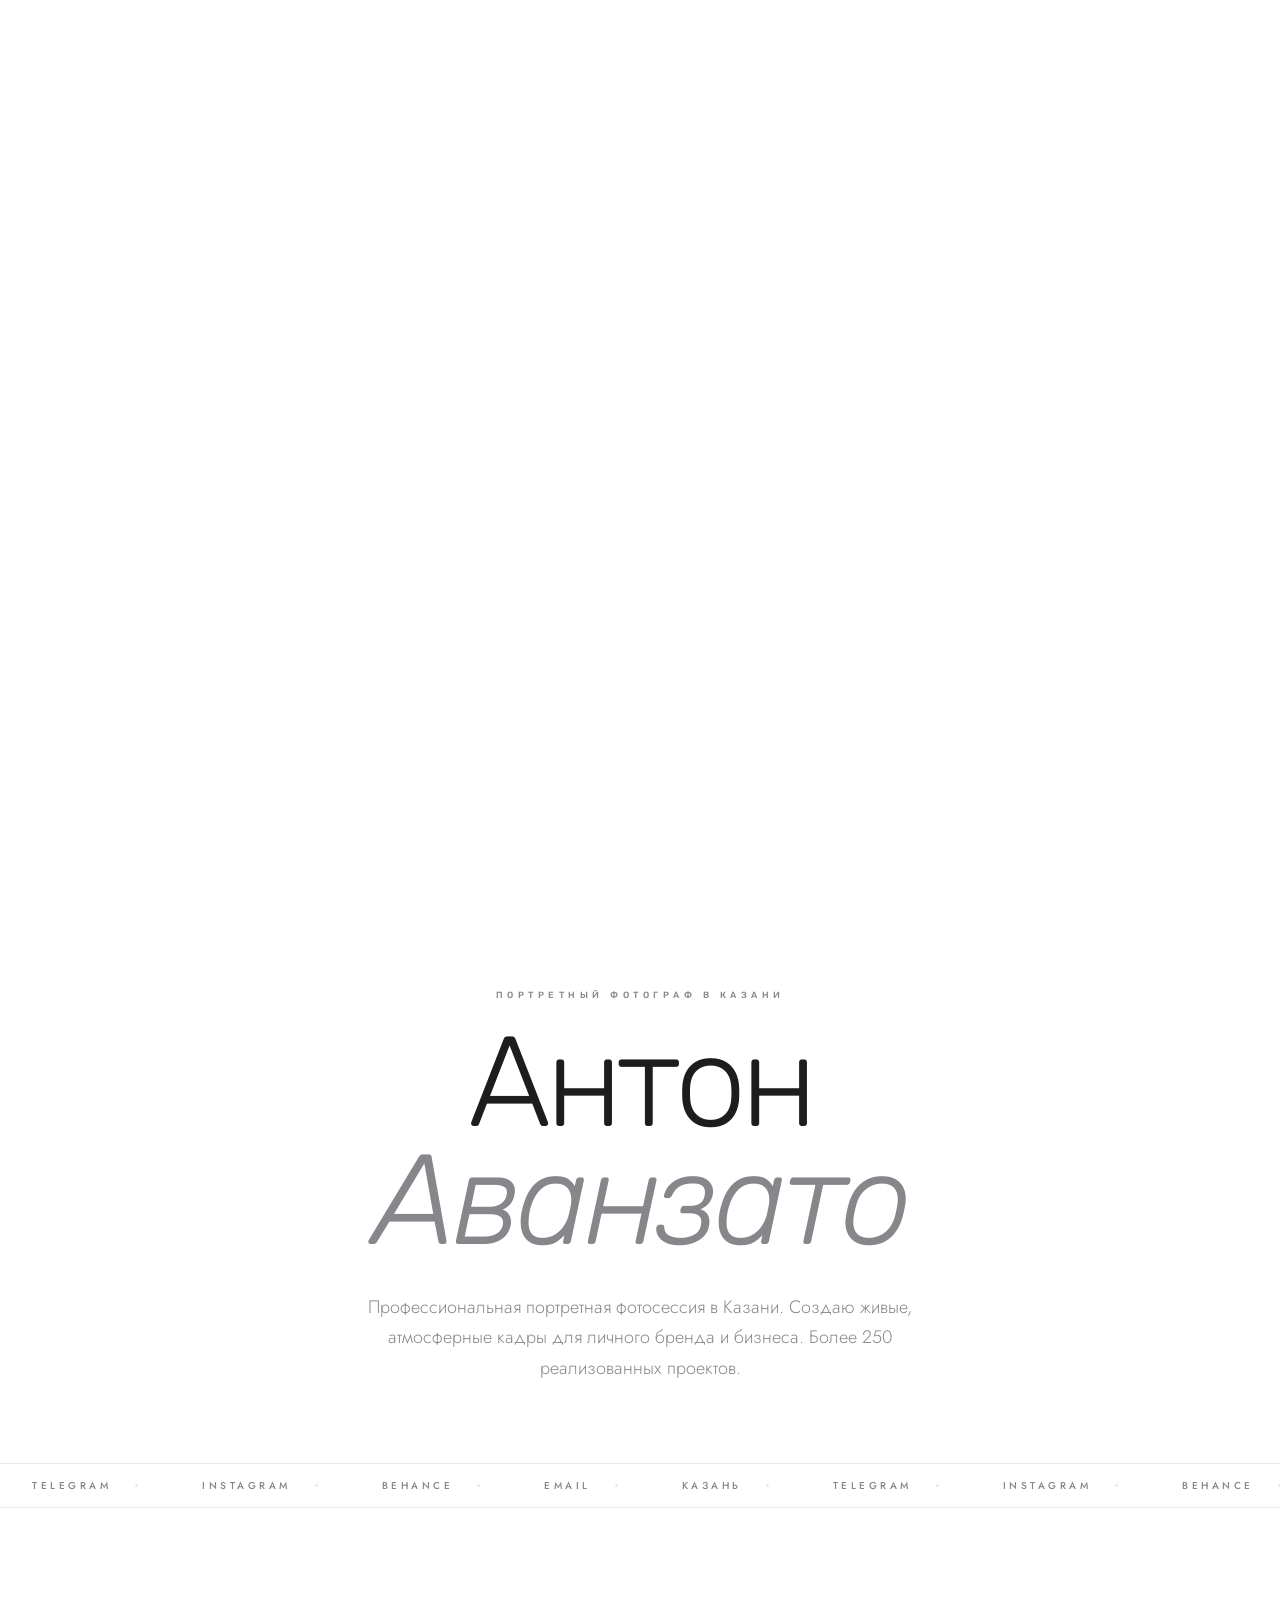
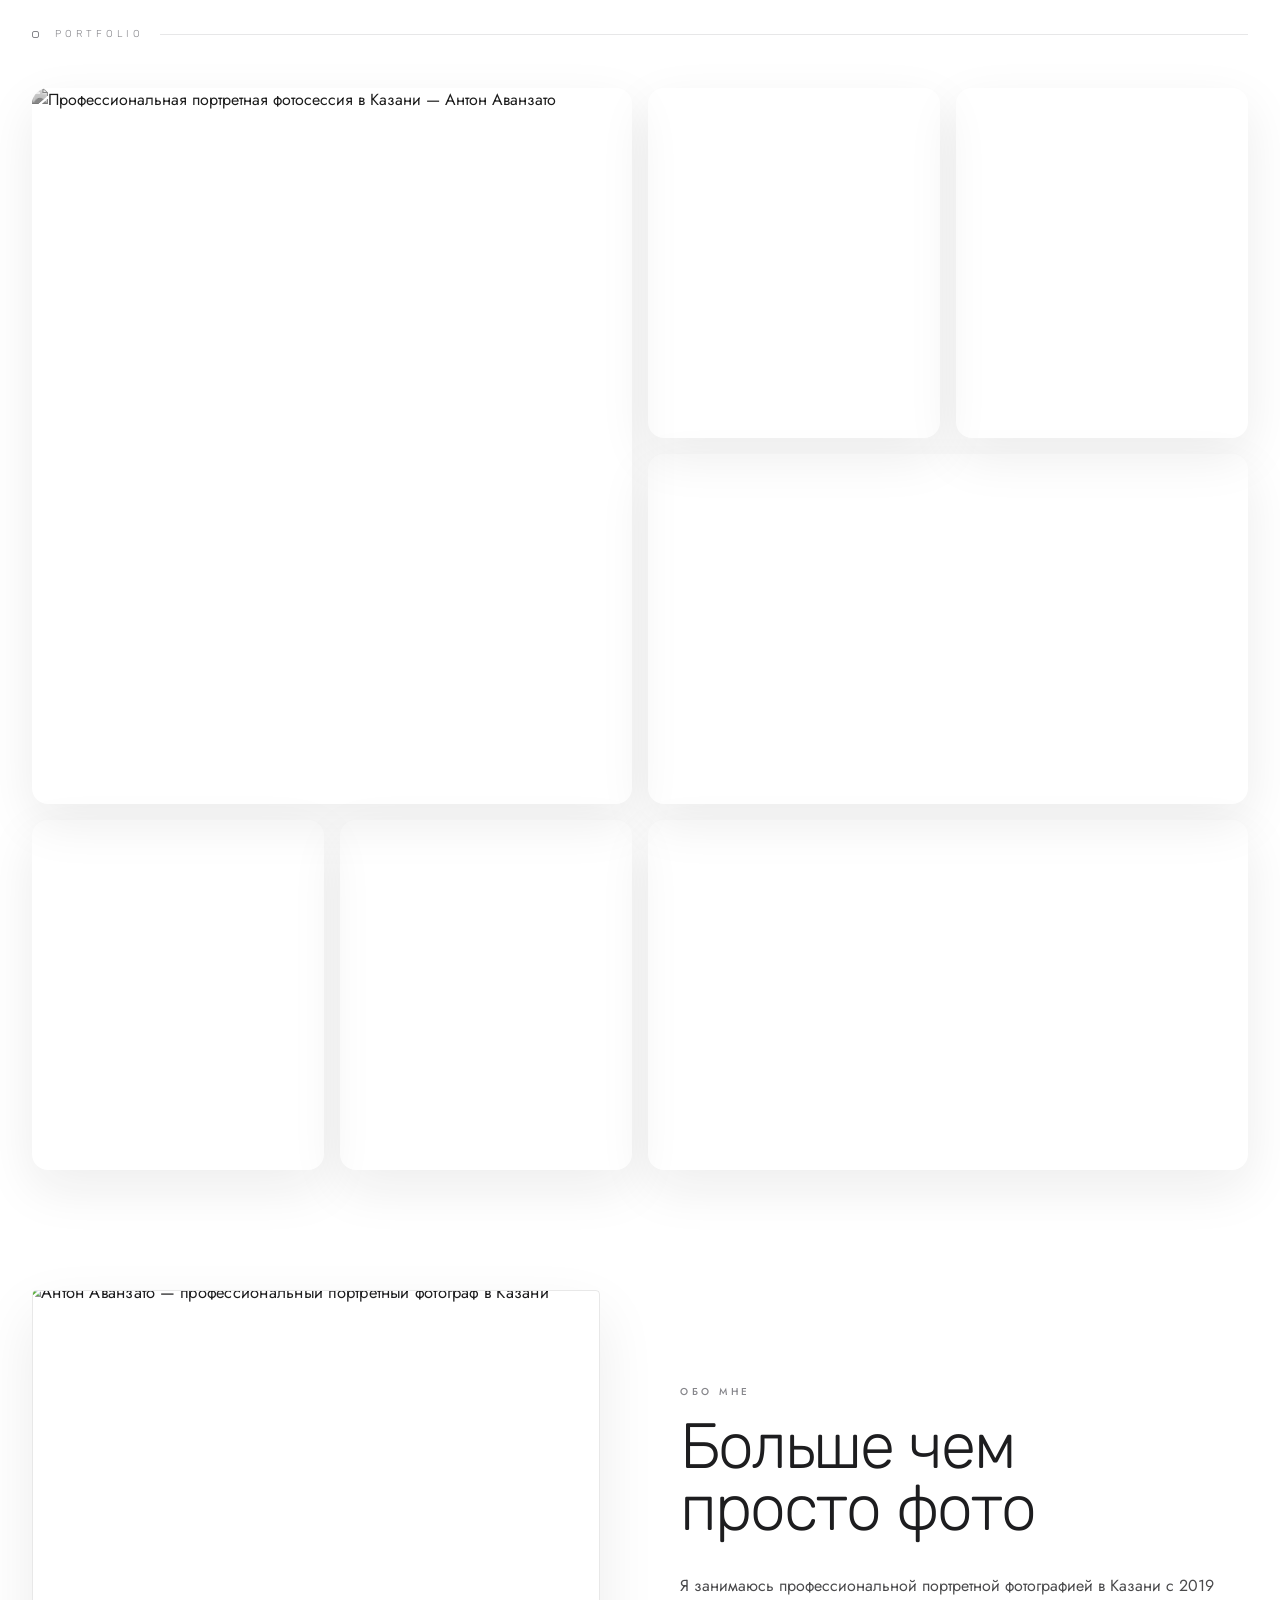
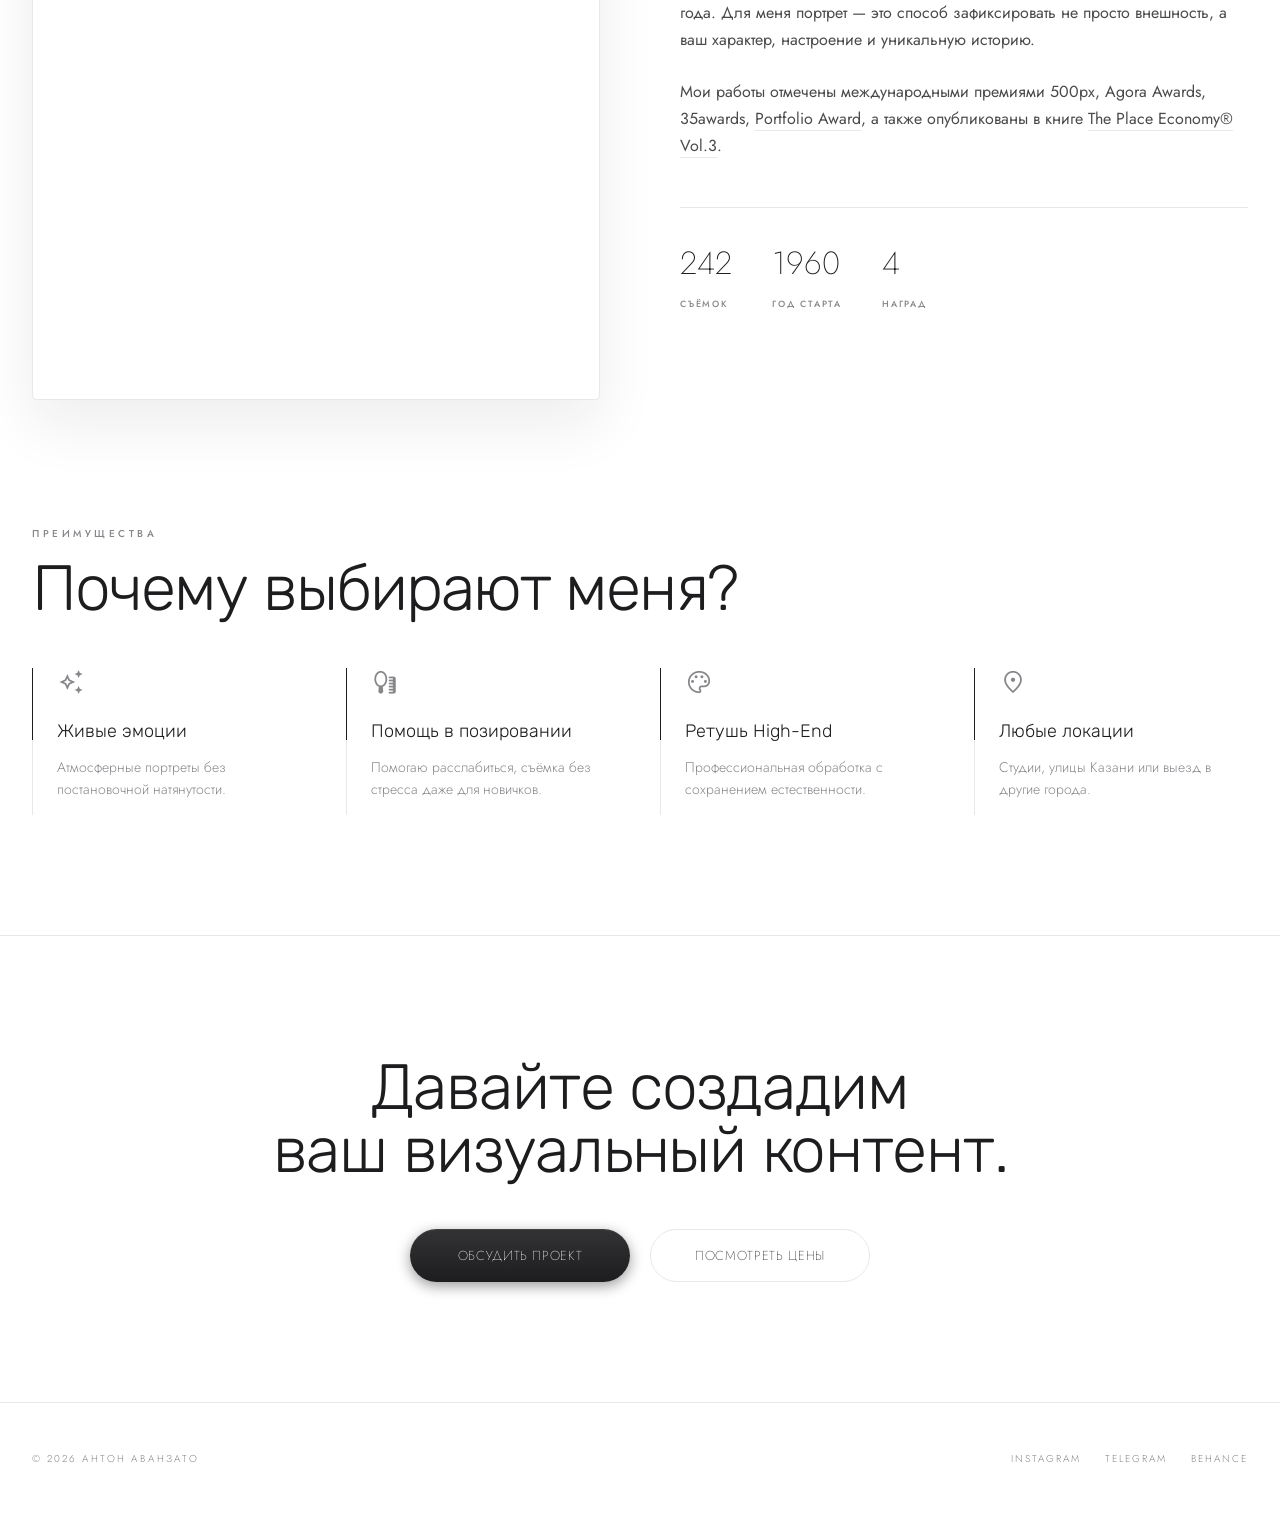
==== index.html @ ece8fcba "Update index.html" ====
<!DOCTYPE html>
<html lang="ru">
<head>
  <meta charset="UTF-8">
  <meta name="viewport" content="width=device-width, initial-scale=1.0">
  <title>Антон Аванзато — Портретный фотограф в Казани</title>
  <meta name="description" content="Профессиональная портретная фотосессия в Казани. Создаю живые, атмосферные кадры для личного бренда и бизнеса. Более 250 реализованных проектов.">

  <!-- Предзагрузка для шрифтов (ускоряет загрузку) -->
  <link rel="preconnect" href="https://fonts.googleapis.com">
  <link rel="preconnect" href="https://fonts.gstatic.com" crossorigin>
  
  <!-- Подключение оригинальных Google-шрифтов Rubik и Jost -->
  <link href="https://fonts.googleapis.com/css2?family=Jost:ital,wght@0,100..900;1,100..900&family=Rubik:ital,wght@0,300..900;1,300..900&family=Material+Symbols+Outlined:opsz,wght,FILL,GRAD@24,300,0,0&display=swap" rel="stylesheet">
  
  <!-- Подключение кастомных стилей -->
  <link rel="stylesheet" href="style.css">

  <!-- SEO Микроразметка Schema.org -->
  <script type="application/ld+json">
  {
    "@context": "https://schema.org",
    "@graph": [
      {
        "@type": ["Person", "LocalBusiness"],
        "@id": "https://avanzato.ru/#photographer",
        "name": "Антон Аванзато",
        "alternateName": "Avanzato",
        "description": "Портретный фотограф в Казани. Профессиональная портретная фотосессия с 2019 года. Более 250 реализованных проектов.",
        "url": "https://avanzato.ru",
        "image": "https://i.wfolio.ru/x/Dw15EIEu9iVN-sxH6OXdUpJRgftnR2-e/DYxgmb70rFOgqJNmQnOG_Rcg0br4_VTz/n-9GJAfjzMPtF1PiKgbr7OYf0ehFGtDO/uaS1vwEOFPgQNIeFABxaY7tD_mOwY3IB/g0gsLpki0hc7XIIc_AgnFJzuW820II33/R5idUXrJsBQ.png",
        "jobTitle": "Портретный фотограф",
        "knowsAbout": ["Портретная фотография", "Мужской портрет", "Женский портрет", "Личный бренд", "Репортажная съёмка"],
        "award": [
          "Portfolio Award 2024 — 2 место, серия Репортаж",
          "The Place Economy Vol.3 by Hoyne (Australia)",
          "500px Awards",
          "Agora Awards",
          "35awards"
        ],
        "address": {
          "@type": "PostalAddress",
          "addressLocality": "Казань",
          "addressRegion": "Республика Татарстан",
          "addressCountry": "RU"
        },
        "geo": {
          "@type": "GeoCoordinates",
          "latitude": 55.7887,
          "longitude": 49.1221
        },
        "areaServed": [
          { "@type": "City", "name": "Казань" },
          { "@type": "City", "name": "Москва" }
        ],
        "priceRange": "₽₽",
        "email": "antonioavanzato@gmail.com",
        "sameAs": [
          "https://www.behance.net/avanzato",
          "https://t.me/avanzato",
          "https://2024.portfolioaward.com/#section-19006157"
        ]
      },
      {
        "@type": "Service",
        "@id": "https://avanzato.ru/#service-portrait",
        "name": "Портретная фотосессия в Казани",
        "provider": { "@id": "https://avanzato.ru/#photographer" },
        "areaServed": { "@type": "City", "name": "Казань" },
        "offers": [
          {
            "@type": "Offer",
            "name": "Пакет Стандарт",
            "price": "14900",
            "priceCurrency": "RUB"
          },
          {
            "@type": "Offer",
            "name": "Пакет Расширенный",
            "price": "19900",
            "priceCurrency": "RUB"
          },
          {
            "@type": "Offer",
            "name": "Пакет Премиум",
            "price": "32000",
            "priceCurrency": "RUB"
          }
        ]
      },
      {
        "@type": "WebSite",
        "@id": "https://avanzato.ru/#website",
        "url": "https://avanzato.ru",
        "name": "Антон Аванзато — Портретный фотограф в Казани",
        "publisher": { "@id": "https://avanzato.ru/#photographer" },
        "inLanguage": "ru-RU"
      }
    ]
  }
  </script>
</head>
<body>

  <!-- Обязательный контейнер для сплит-слайдера обложки -->
  <div class="cover"></div>

  <div id="avz-wfolio-home">

    <!-- Секция 1: Текст под обложкой (SEO H1) -->
    <section class="avz-hero avz-reveal" id="avz-main-content">
      <h1 class="avz-seo-heading">
        <span class="avz-eyebrow">Портретный фотограф в Казани <span class="avz-visually-hidden"> - </span></span>
        <span class="avz-title">
            <span class="avz-title-line"><span class="avz-title-inner">Антон</span></span>
            <span class="avz-title-line"><span class="avz-title-inner"><em>Аванзато</em></span></span>
        </span>
      </h1>
      <p class="avz-hero-sub">Профессиональная портретная фотосессия в Казани. Создаю живые, атмосферные кадры для личного бренда и бизнеса. Более 250 реализованных проектов.</p>
    </section>

    <!-- Секция 2: Бегущая строка -->
    <div class="avz-ticker-wrap avz-reveal">
      <div class="avz-ticker-track" id="avz-ticker"></div>
    </div>

    <!-- Секция 3: Портфолио (BENTO GRID) -->
    <div class="avz-gallery-block">
      <div class="avz-section-label avz-reveal">
        <div class="dot"></div>
        <h2 class="avz-portfolio-label">Portfolio</h2>
        <div class="line"></div>
      </div>

      <section class="avz-gallery bento-layout" id="work">
        <div class="avz-gallery-grid">
          <a href="https://avanzato.ru/portrait-photosession" class="avz-gallery-item g1" data-delay="0">
            <img src="https://i.wfolio.ru/x/cXPZPmu9lCw5tkRNat7JtyHjrPiZiclN/VJgIrluFLtZWGwzaT5FJ07DuSK__bTQA/WFY7UuJewr7NuAw643fd7xufByqQiszH/ZbRpBxjHARz1F-J079vCd2i8gji0nOQP/KVJAbtgEOyKRqmjQ7FfnFQ.jpg" alt="Профессиональная портретная фотосессия в Казани — Антон Аванзато" width="800" height="1000" loading="eager" decoding="async">
            <div class="overlay"><div class="overlay-text"><h3>Портретная</h3><span>Индивидуальные съёмки</span></div></div>
          </a>
          <a href="https://avanzato.ru/reportazhnye-fotosessii" class="avz-gallery-item g2" data-delay="80">
            <img src="https://i.wfolio.ru/x/cXPZPmu9lCw5tkRNat7JtyHjrPiZiclN/VJgIrluFLtZWGwzaT5FJ07DuSK__bTQA/al3z2K7cv1CJAzQ_-EIEolqIEJSSWaqP/i3FqXwy7ko9sTuMRaYqltZeux6Icr_vO.jpg" alt="Репортажная фотосъёмка мероприятий и событий в Казани" width="600" height="600" loading="lazy" decoding="async">
            <div class="overlay"><div class="overlay-text"><h3>Репортаж</h3><span>Мероприятия</span></div></div>
          </a>
          <a href="https://avanzato.ru/product-portfolio" class="avz-gallery-item g3" data-delay="160">
            <img src="https://i.wfolio.ru/x/XEFEvE-Nu381pOR4oV5MYYkCKAb7WEFi/2HxtdBnmmBUxFRl-bxvEKe5TBld7KBhR/_uH9pu2xBLrIBMhIHc4If6rMv6m2DtCS/vJPnRPfNtXpoi7ezVQgk-ox-hn8Qy5km/e_qQwpGspR0qUs46vw41cA.jpg" alt="Предметная фотосъёмка товаров в Казани — каталоги и маркетплейсы" width="600" height="600" loading="lazy" decoding="async">
            <div class="overlay"><div class="overlay-text"><h3>Предметная</h3><span>Каталоги, маркетплейсы</span></div></div>
          </a>
          <a href="https://avanzato.ru/interiernoe-portfolio" class="avz-gallery-item g4" data-delay="80">
            <img src="https://i.wfolio.ru/x/zfNWg0RActCaYvCdP8NS6h3QcKqIOO7I/oVCmpsR2A0_zCBuWQbm7dJYwNQ6ysoqE/TpaEb9QZvMei807TvGW2h_t-NBXMzDeP/SdvJvEswrvRiTddhUiBRlv91u4taz9_I/raCfsII-6FmZuONfAqHb7w.jpg" alt="Интерьерная фотосъёмка квартир и дизайн-интерьеров в Казани" width="1200" height="600" loading="lazy" decoding="async">
            <div class="overlay"><div class="overlay-text"><h3>Интерьерная</h3><span>Недвижимость, дизайн</span></div></div>
          </a>
          <a href="https://avanzato.ru/video_shooting_kazan" class="avz-gallery-item g5" data-delay="160">
            <img src="https://i.wfolio.ru/x/cXPZPmu9lCw5tkRNat7JtyHjrPiZiclN/VJgIrluFLtZWGwzaT5FJ07DuSK__bTQA/KQhfSNGgQwTIIsaDpSPAU9TP7gBudYdH/TFpukVkJAIN6QFpWeF6tNE8nEjKRGH8M/mNHQZHGkLqBeUqWOe23MvA.jpg" alt="Видеосъёмка в Казани — Reels и Stories для Instagram" width="600" height="600" loading="lazy" decoding="async">
            <div class="overlay"><div class="overlay-text"><h3>Видео</h3><span>Reels, Stories</span></div></div>
          </a>
          <a href="https://avanzato.ru/architecture_shooting" class="avz-gallery-item g6" data-delay="0">
            <img src="https://i.wfolio.ru/x/cXPZPmu9lCw5tkRNat7JtyHjrPiZiclN/VJgIrluFLtZWGwzaT5FJ07DuSK__bTQA/S6cv_dDap8Ndk0UFp_jvfHY1Kid1RDFv/5wrFmx6WwWFBTZ1Ctpj5r3z0c_6vT_P9/oRXcVIZYZC0sCYAWGQQutg.jpg" alt="Архитектурная фотосъёмка экстерьеров и фасадов в Казани" width="600" height="600" loading="lazy" decoding="async">
            <div class="overlay"><div class="overlay-text"><h3>Архитектура</h3><span>Экстерьер, детали</span></div></div>
          </a>
          <a href="https://avanzato.ru/avtomobilnye-fotosessii" class="avz-gallery-item g7" data-delay="80">
            <img src="https://i.wfolio.ru/x/zfNWg0RActCaYvCdP8NS6h3QcKqIOO7I/oVCmpsR2A0_zCBuWQbm7dJYwNQ6ysoqE/nNCmlyS0ijq83Xcw2K0DQfrmkSKsBri_/vIVHOfzffgZ7aJ4ozIdW1JypHQnNvBTj/woUdoSlHseskd6Lnr2eMgg.jpg" alt="Автомобильная фотосессия в Казани — съёмка авто для презентации" width="1200" height="600" loading="lazy" decoding="async">
            <div class="overlay"><div class="overlay-text"><h3>Автомобильная</h3><span>Презентация, детали</span></div></div>
          </a>
        </div>
      </section>
    </div>

    <!-- Секция 4: Обо мне -->
    <section class="avz-about" id="about">
      <div class="avz-about-img avz-reveal">
        <img src="https://i.wfolio.ru/x/Dw15EIEu9iVN-sxH6OXdUpJRgftnR2-e/DYxgmb70rFOgqJNmQnOG_Rcg0br4_VTz/n-9GJAfjzMPtF1PiKgbr7OYf0ehFGtDO/uaS1vwEOFPgQNIeFABxaY7tD_mOwY3IB/g0gsLpki0hc7XIIc_AgnFJzuW820II33/R5idUXrJsBQ.png" alt="Антон Аванзато — профессиональный портретный фотограф в Казани" width="800" height="1000" loading="lazy" decoding="async">
      </div>
      <div class="avz-reveal">
        <span class="avz-label">Обо мне</span>
        <h2 class="avz-about-heading">Больше чем<br>просто фото</h2>
        <p class="avz-body-copy">Я занимаюсь профессиональной портретной фотографией в Казани с 2019 года. Для меня портрет — это способ зафиксировать не просто внешность, а ваш характер, настроение и уникальную историю.</p>
        <p class="avz-body-copy">Мои работы отмечены международными премиями 500px, Agora Awards, 35awards, <a href="https://2024.portfolioaward.com/#section-19006157" target="_blank" rel="noopener noreferrer" class="avz-inline-link">Portfolio Award</a>, а также опубликованы в книге <a href="https://avanzato.ru/nagrada-the-place-economy" target="_blank" rel="noopener noreferrer" class="avz-inline-link">The Place Economy® Vol.3</a>.</p>
        <div class="avz-stats">
          <div><span class="avz-stat-number avz-counter" data-target="250" data-suffix="+">0</span><span class="avz-stat-label">Съёмок</span></div>
          <div><span class="avz-stat-number avz-counter" data-target="2019" data-suffix="">0</span><span class="avz-stat-label">Год старта</span></div>
          <div><span class="avz-stat-number avz-counter" data-target="5" data-suffix="">0</span><span class="avz-stat-label">Наград</span></div>
        </div>
      </div>
    </section>

    <!-- Секция 5: Преимущества -->
    <section class="avz-advantages">
      <div class="avz-section-header avz-reveal">
        <span class="avz-label">Преимущества</span>
        <h2 class="avz-advantages-title">Почему выбирают меня?</h2>
      </div>
      <div class="avz-adv-grid">
        <div class="avz-adv-item avz-reveal"><span class="material-symbols-outlined icon" aria-hidden="true">auto_awesome</span><h3>Живые эмоции</h3><p>Атмосферные портреты без постановочной натянутости.</p></div>
        <div class="avz-adv-item avz-reveal"><span class="material-symbols-outlined icon" aria-hidden="true">self_care</span><h3>Помощь в позировании</h3><p>Помогаю расслабиться, съёмка без стресса даже для новичков.</p></div>
        <div class="avz-adv-item avz-reveal"><span class="material-symbols-outlined icon" aria-hidden="true">palette</span><h3>Ретушь High-End</h3><p>Профессиональная обработка с сохранением естественности.</p></div>
        <div class="avz-adv-item avz-reveal"><span class="material-symbols-outlined icon" aria-hidden="true">location_on</span><h3>Любые локации</h3><p>Студии, улицы Казани или выезд в другие города.</p></div>
      </div>
    </section>

    <!-- Секция 6: CTA -->
    <section class="avz-cta" id="contact">
      <h2 class="avz-reveal avz-cta-heading">Давайте создадим<br>ваш визуальный контент.</h2>
      <div class="avz-btn-container avz-reveal">
        <a href="https://avanzato.ru/contacts" class="avz-btn">Обсудить проект</a>
        <a href="https://avanzato.ru/price" class="avz-btn avz-btn-outline">Посмотреть цены</a>
      </div>
    </section>

    <!-- Футер -->
    <footer class="avz-footer">
      <div class="avz-footer-inner">
        <div class="avz-copy">© 2026 Антон Аванзато</div>
        <div class="avz-socials">
          <a href="https://www.instagram.com/avanzato/" target="_blank" rel="noopener noreferrer">Instagram</a>
          <a href="https://t.me/avanzato" target="_blank" rel="noopener noreferrer">Telegram</a>
          <a href="https://www.behance.net/avanzato" target="_blank" rel="noopener noreferrer">Behance</a>
        </div>
      </div>
    </footer>
  </div>

  <!-- Подключение логики -->
  <script src="main.js"></script>
</body>
</html>
---- style.css ----
/* --- СБРОС И ГЛОБАЛЬНОЕ ПОДКЛЮЧЕНИЕ ШРИФТОВ --- */
html, body {
  margin: 0;
  padding: 0;
  width: 100%;
  min-height: 100vh;
  background-color: #ffffff;
  font-family: 'Jost', sans-serif; /* Родной шрифт wfolio для контента */
  -webkit-font-smoothing: antialiased;
  -moz-osx-font-smoothing: grayscale;
}

/* Принудительное назначение Rubik для заголовков */
h1, h2, h3, h4, h5, h6, .avz-title, .avz-about-heading, .avz-advantages-title, .avz-cta-heading {
  font-family: 'Rubik', sans-serif !important;
}

/* --- СТИЛИ СПЛИТ-СЛАЙДЕРА ОБЛОЖКИ --- */
body.avz-split-active .cover .slides,
body.avz-split-active .cover .cover-wrapper,
body.avz-split-active .cover .cover-aside,
body.avz-split-active .cover .cover-arrows,
body.avz-split-active .cover .slider-arrows,
body.avz-split-active .cover .cover-down-arrow {
  opacity: 0 !important;
  visibility: hidden !important;
  pointer-events: none !important;
}

body.avz-split-active .cover .slider {
  background: transparent !important;
}

.cover {
  position: relative;
  width: 100%;
  height: 100vh;
  min-height: 600px;
}

#hero-breakout {
  position: absolute;
  top: 0; left: 0; right: 0; bottom: 0;
  width: 100%;
  height: 100%;
  display: flex;
  overflow: hidden;
  background: #111;
  z-index: 100;
  pointer-events: none;
  opacity: 0;
  transition: opacity 0.5s ease;
}

#hero-breakout.loaded {
  opacity: 1;
}

.panel {
  flex: 1;
  position: relative;
  overflow: hidden;
  height: 100%;
}

@media (max-width: 768px) {
  #hero-breakout {
    flex-direction: column;
  }
}

.slide {
  position: absolute;
  top: 0; left: 0;
  width: 100%; height: 100%;
  background-size: cover !important;
  background-position: center !important;
  background-color: #1a1a1c !important;
  background-repeat: no-repeat !important;
  will-change: transform;
  transition: transform 0.8s cubic-bezier(0.76, 0, 0.24, 1);
  backface-visibility: hidden;
}

.panel .current { transform: translateY(0); z-index: 2; }
.left .next { transform: translateY(100%); z-index: 1; }
.right .next { transform: translateY(-100%); z-index: 1; }

/* --- ОБЩИЕ СТИЛИ СТРАНИЦЫ --- */
#avz-wfolio-home {
  --black: #1d1d1f;
  --gray: #86868b;
  --white: #ffffff;
  --border: rgba(29, 29, 31, 0.1);
  --ease: cubic-bezier(0.23, 1, 0.32, 1);
  position: relative;
  z-index: 1;
  color: var(--black);
}

#avz-wfolio-home, #avz-wfolio-home * { box-sizing: border-box; }
#avz-wfolio-home a { text-decoration: none; color: inherit; }
#avz-wfolio-home img { display: block; max-width: 100%; height: auto; }

#avz-wfolio-home .material-symbols-outlined {
  font-family: "Material Symbols Outlined";
  font-variation-settings: "FILL" 0, "wght" 300, "GRAD" 0, "opsz" 24;
  display: inline-block;
  line-height: 1;
}

#avz-wfolio-home .avz-hero { padding: 90px 32px 0; max-width: 1600px; margin: 0 auto; text-align: center; }

#avz-wfolio-home .avz-seo-heading { margin: 0; padding: 0; font-weight: normal; border: 0; }
#avz-wfolio-home .avz-visually-hidden { position: absolute; width: 1px; height: 1px; margin: -1px; border: 0; padding: 0; clip: rect(0 0 0 0); overflow: hidden; }
#avz-wfolio-home .avz-eyebrow { font-size: 9px; font-weight: 500; letter-spacing: 0.5em; text-transform: uppercase; color: var(--gray); display: block; margin-bottom: 24px; }

#avz-wfolio-home .avz-title { display: block; font-weight: 100; font-size: clamp(48px,10vw,150px); line-height: 0.92; letter-spacing: -0.04em; color: var(--black); margin-bottom: 32px; }
#avz-wfolio-home .avz-title-line { display: block; overflow: hidden; }
#avz-wfolio-home .avz-title-inner { display: block; transform: translateY(110%); animation: avzTitleInner 1s var(--ease) forwards; }
#avz-wfolio-home .avz-title-line:nth-child(1) .avz-title-inner { animation-delay: 0.1s; }
#avz-wfolio-home .avz-title-line:nth-child(2) .avz-title-inner { animation-delay: 0.22s; }
#avz-wfolio-home .avz-title em { font-style: italic; font-weight: 100; color: var(--gray); }
#avz-wfolio-home .avz-hero-sub { font-size: clamp(14px,2vw,18px); font-weight: 300; color: var(--gray); line-height: 1.7; max-width: 600px; margin: 0 auto 80px; }

#avz-wfolio-home .avz-ticker-wrap { overflow: hidden; border-top: 1px solid var(--border); border-bottom: 1px solid var(--border); margin: 40px 0 120px; padding: 14px 0; }
#avz-wfolio-home .avz-ticker-track { display: flex; width: max-content; }
#avz-wfolio-home .avz-ticker-track.running { animation: avzTicker 25s linear infinite; }
#avz-wfolio-home .avz-ticker-item { display: flex; align-items: center; gap: 24px; padding: 0 32px; white-space: nowrap; }
#avz-wfolio-home .avz-ticker-link { font-size: 10px; font-weight: 500; letter-spacing: 0.35em; text-transform: uppercase; color: var(--gray); transition: color 0.3s ease; }
#avz-wfolio-home .avz-ticker-link:hover { color: var(--black); }
#avz-wfolio-home .avz-ticker-dot { width: 3px; height: 3px; border-radius: 50%; background: var(--border); flex-shrink: 0; }

@keyframes avzTicker {
  from { transform: translateX(0); }
  to   { transform: translateX(-50%); }
}

#avz-wfolio-home .avz-gallery-block { position: relative; z-index: 1; }
#avz-wfolio-home .avz-section-label { display: flex; align-items: center; gap: 16px; padding: 0 32px 48px; max-width: 1600px; margin: 0 auto; }
#avz-wfolio-home .avz-section-label .dot { width: 7px; height: 7px; border: 1px solid var(--gray); border-radius: 2px; flex-shrink: 0; }
#avz-wfolio-home .avz-section-label .line { flex: 1; height: 1px; background: rgba(134,134,139,0.2); }

#avz-wfolio-home .avz-portfolio-label { font-size: 10px; letter-spacing: 4px; text-transform: uppercase; color: var(--gray); font-weight: 300; margin: 0; }
#avz-wfolio-home .avz-about-heading { margin: 0 0 32px 0; font-size: clamp(34px,5vw,68px); font-weight: 200; line-height: 0.98; letter-spacing: -0.03em; color: var(--black); }
#avz-wfolio-home .avz-advantages-title { margin: 0; font-size: clamp(34px,5vw,68px); font-weight: 200; line-height: 0.98; letter-spacing: -0.03em; color: var(--black); }
#avz-wfolio-home .avz-cta-heading { font-weight: 200; font-size: clamp(32px,5vw,64px); margin: 0 0 48px 0; letter-spacing: -0.02em; line-height: 0.98; color: var(--black); }
#avz-wfolio-home .avz-inline-link { border-bottom: 1px solid var(--border); }

/* ═══ ПОРТФОЛИО BENTO GRID ═══ */
#avz-wfolio-home .avz-gallery.bento-layout { padding: 0 0 120px; }
#avz-wfolio-home .avz-gallery-grid {
  display: grid;
  grid-template-columns: repeat(4, 1fr);
  grid-auto-rows: 350px;
  gap: 16px;
  padding: 0 32px;
  max-width: 1600px;
  margin: 0 auto;
}

#avz-wfolio-home .avz-gallery-item {
  position: relative; overflow: hidden; border-radius: 16px; display: block;
  opacity: 0;
  transform: translateY(40px);
  transition: opacity 0.8s ease, transform 1s var(--ease), box-shadow 0.45s ease;
  box-shadow: 0 18px 52px rgba(29,29,31,0.08);
}
#avz-wfolio-home .avz-gallery-item.visible {
  opacity: 1;
  transform: translateY(0);
}

#avz-wfolio-home .avz-gallery-item img { width: 100%; height: 100%; object-fit: cover; display: block; filter: grayscale(1) brightness(0.92); transition: transform 0.8s cubic-bezier(0.25,0,0.25,1), filter 0.8s ease, opacity 0.6s ease; opacity: 0; }
#avz-wfolio-home .avz-gallery-item img.loaded { opacity: 1; }
#avz-wfolio-home .avz-gallery-item:hover { box-shadow: 0 28px 70px rgba(29,29,31,0.14); z-index: 2; }
#avz-wfolio-home .avz-gallery-item:hover img { transform: scale(1.05); filter: grayscale(0) brightness(1); }

#avz-wfolio-home .avz-gallery-item .overlay { position: absolute; inset: 0; background: linear-gradient(to top, rgba(0,0,0,0.7) 0%, rgba(0,0,0,0.1) 40%, transparent 100%); opacity: 0; transition: opacity 0.5s ease; display: flex; align-items: flex-end; padding: 24px; pointer-events: none; }
#avz-wfolio-home .avz-gallery-item:hover .overlay { opacity: 1; }
#avz-wfolio-home .overlay-text h3 { font-weight: 300; font-size: 24px; margin-bottom: 4px; color: #fff; }
#avz-wfolio-home .overlay-text span { font-size: 10px; letter-spacing: 2px; text-transform: uppercase; color: rgba(255,255,255,0.7); font-weight: 300; }

#avz-wfolio-home .g1 { grid-column: span 2; grid-row: span 2; }
#avz-wfolio-home .g2 { grid-column: span 1; grid-row: span 1; }
#avz-wfolio-home .g3 { grid-column: span 1; grid-row: span 1; }
#avz-wfolio-home .g4 { grid-column: span 2; grid-row: span 1; }
#avz-wfolio-home .g5 { grid-column: span 1; grid-row: span 1; }
#avz-wfolio-home .g6 { grid-column: span 1; grid-row: span 1; }
#avz-wfolio-home .g7 { grid-column: span 2; grid-row: span 1; }

#avz-wfolio-home .avz-label { display: inline-block; margin-bottom: 16px; font-size: 10px; letter-spacing: 0.35em; text-transform: uppercase; color: var(--gray); font-weight: 500; }

#avz-wfolio-home .avz-reveal { opacity: 0; transform: translateY(42px); transition: opacity 0.85s ease, transform 0.95s var(--ease); }
#avz-wfolio-home .avz-reveal.visible { opacity: 1; transform: translateY(0); }

#avz-wfolio-home .avz-about { display: grid; grid-template-columns: 1fr 1fr; gap: 80px; align-items: center; padding: 0 32px 120px; max-width: 1600px; margin: 0 auto; }
#avz-wfolio-home .avz-about-img { border-radius: 4px; overflow: hidden; aspect-ratio: 4 / 5; border: 1px solid var(--border); box-shadow: 0 24px 60px rgba(29,29,31,0.08); }
#avz-wfolio-home .avz-about-img img { width: 100%; height: 100%; object-fit: cover; transition: transform 1.2s var(--ease); }
#avz-wfolio-home .avz-about-img.visible img { transform: scale(1.03); }
#avz-wfolio-home .avz-body-copy { font-size: 16px; line-height: 1.7; color: rgba(29,29,31,0.8); margin-bottom: 24px; }
#avz-wfolio-home .avz-stats { display: flex; gap: 40px; margin-top: 48px; border-top: 1px solid var(--border); padding-top: 32px; flex-wrap: wrap; }
#avz-wfolio-home .avz-stat-number { font-size: 32px; font-weight: 200; display: block; margin-bottom: 4px; }
#avz-wfolio-home .avz-stat-label { font-size: 9px; letter-spacing: 0.2em; text-transform: uppercase; color: var(--gray); font-weight: 500; }

#avz-wfolio-home .avz-advantages { padding: 0 32px 120px; max-width: 1600px; margin: 0 auto; }
#avz-wfolio-home .avz-section-header { margin-bottom: 48px; }
#avz-wfolio-home .avz-adv-grid { display: grid; grid-template-columns: repeat(4, 1fr); gap: 40px; }
#avz-wfolio-home .avz-adv-item { border-left: 1px solid var(--border); padding-left: 24px; position: relative; }

#avz-wfolio-home .avz-adv-item::before { content: ""; position: absolute; left: -1px; top: 0; width: 1px; height: 72px; background: var(--black); transform: scaleY(0); transform-origin: top; transition: transform 0.8s var(--ease); }
#avz-wfolio-home .avz-adv-item.visible::before { transform: scaleY(1); }

#avz-wfolio-home .avz-adv-item .icon { font-size: 28px; color: var(--gray); margin-bottom: 24px; display: block; }
#avz-wfolio-home .avz-adv-item h3 { font-size: 18px; font-weight: 300; margin-bottom: 12px; }
#avz-wfolio-home .avz-adv-item p { font-size: 14px; color: var(--gray); font-weight: 300; line-height: 1.6; }

#avz-wfolio-home .avz-cta { text-align: center; padding: 120px 32px; max-width: 1600px; margin: 0 auto; border-top: 1px solid var(--border); }
#avz-wfolio-home .avz-btn-container { display: flex; justify-content: center; gap: 20px; flex-wrap: wrap; }
#avz-wfolio-home .avz-btn { display: inline-flex; align-items: center; justify-content: center; padding: 16px 36px; min-width: 220px; background: linear-gradient(180deg,#333335 0%,#1d1d1f 100%); color: #ffffff !important; font-size: 13px; font-weight: 200; letter-spacing: 0.05em; text-transform: uppercase; border-radius: 999px; transition: transform 0.3s ease, box-shadow 0.3s ease; box-shadow: 0 1px 0 rgba(255,255,255,0.07) inset, 0 4px 14px rgba(0,0,0,0.4); }
#avz-wfolio-home .avz-btn:hover { transform: translateY(-2px); box-shadow: 0 1px 0 rgba(255,255,255,0.07) inset, 0 10px 28px rgba(0,0,0,0.4); }
#avz-wfolio-home .avz-btn-outline { background: transparent; color: var(--black) !important; border: 1px solid var(--border); box-shadow: none; }
#avz-wfolio-home .avz-btn-outline:hover { border-color: var(--black); }

#avz-wfolio-home .avz-footer { padding: 48px 32px 64px; border-top: 1px solid var(--border); display: flex; justify-content: center; align-items: center; margin-bottom: 0; }
#avz-wfolio-home .avz-footer-inner { display: flex; justify-content: space-between; align-items: center; width: 100%; max-width: 1600px; }
#avz-wfolio-home .avz-socials { display: flex; gap: 24px; }
#avz-wfolio-home .avz-socials a, #avz-wfolio-home .avz-copy { font-size: 10px; letter-spacing: 2px; color: var(--gray); font-weight: 300; text-transform: uppercase; }
#avz-wfolio-home .avz-socials a { transition: color 0.25s ease; }
#avz-wfolio-home .avz-socials a:hover { color: var(--black); }

/* АДАПТИВНОСТЬ */
@media (max-width: 768px) {
  #avz-wfolio-home .avz-gallery-grid {
    grid-template-columns: repeat(2, 1fr) !important;
    grid-auto-rows: 250px;
    gap: 12px;
    padding: 0 16px;
  }
  #avz-wfolio-home .g1,
  #avz-wfolio-home .g4,
  #avz-wfolio-home .g7 {
    grid-column: span 2 !important;
    grid-row: span 1;
    margin: 0;
  }
  #avz-wfolio-home .g2,
  #avz-wfolio-home .g3,
  #avz-wfolio-home .g5,
  #avz-wfolio-home .g6 {
    grid-column: span 1 !important;
    grid-row: span 1;
    margin: 0;
  }
  #avz-wfolio-home .avz-about { grid-template-columns: 1fr; gap: 40px; padding: 0 16px 80px; }
  #avz-wfolio-home .avz-adv-grid { grid-template-columns: 1fr 1fr; gap: 24px; }
  #avz-wfolio-home .avz-hero { padding: 60px 16px 0; }
  #avz-wfolio-home .avz-hero-sub { margin-bottom: 48px; }
  #avz-wfolio-home .avz-footer-inner { flex-direction: column; gap: 20px; text-align: center; }
}

@media (max-width: 480px) {
  #avz-wfolio-home .avz-gallery-grid {
    grid-template-columns: 1fr !important;
    grid-auto-rows: 300px;
    gap: 8px;
    padding: 0 12px;
  }
  #avz-wfolio-home .g1,
  #avz-wfolio-home .g2,
  #avz-wfolio-home .g3,
  #avz-wfolio-home .g4,
  #avz-wfolio-home .g5,
  #avz-wfolio-home .g6,
  #avz-wfolio-home .g7 {
    grid-column: span 1 !important;
    grid-row: span 1 !important;
  }
  #avz-wfolio-home .avz-gallery-item .overlay { opacity: 1; }
  #avz-wfolio-home .avz-gallery-item img { filter: grayscale(0) brightness(1); }
  #avz-wfolio-home .avz-adv-grid { grid-template-columns: 1fr; }
}

@media (prefers-reduced-motion: reduce) {
  #avz-wfolio-home .avz-ticker-track { animation: none; }
  #avz-wfolio-home .avz-title-inner { animation: none; transform: translateY(0); }
  #avz-wfolio-home .avz-gallery-item,
  #avz-wfolio-home .avz-gallery-item img,
  #avz-wfolio-home .avz-gallery-item .overlay { transition: none; }
  #avz-wfolio-home .slide { transition: none; }
  #avz-wfolio-home .avz-reveal { opacity: 1 !important; transform: none !important; }
}

@keyframes avzTitleInner {
  to { transform: translateY(0); }
}

#hero-breakout .avz-swipe-hint {
  position: absolute;
  bottom: 32px;
  left: 50%;
  transform: translateX(-50%);
  display: flex;
  flex-direction: column;
  align-items: center;
  gap: 8px;
  color: rgba(255,255,255,0.85);
  font-size: 10px;
  font-weight: 300;
  letter-spacing: 0.2em;
  text-transform: uppercase;
  z-index: 10;
  pointer-events: none;
  animation: avzSwipeHint 2s ease-in-out infinite;
}

@keyframes avzSwipeHint {
  0%, 100% { opacity: 0.6; transform: translateX(-50%) translateY(0); }
  50% { opacity: 1; transform: translateX(-50%) translateY(-6px); }
}

#hero-breakout .avz-swipe-hint .scroll-arrow {
  width: 1px;
  height: 24px;
  background: linear-gradient(to bottom, rgba(255,255,255,0.9), rgba(255,255,255,0.3));
  position: relative;
}

#hero-breakout .avz-swipe-hint .scroll-arrow::after {
  content: "";
  position: absolute;
  bottom: -1px;
  left: 50%;
  transform: translateX(-50%);
  width: 0;
  height: 0;
  border-left: 4px solid transparent;
  border-right: 4px solid transparent;
  border-top: 5px solid rgba(255,255,255,0.9);
}
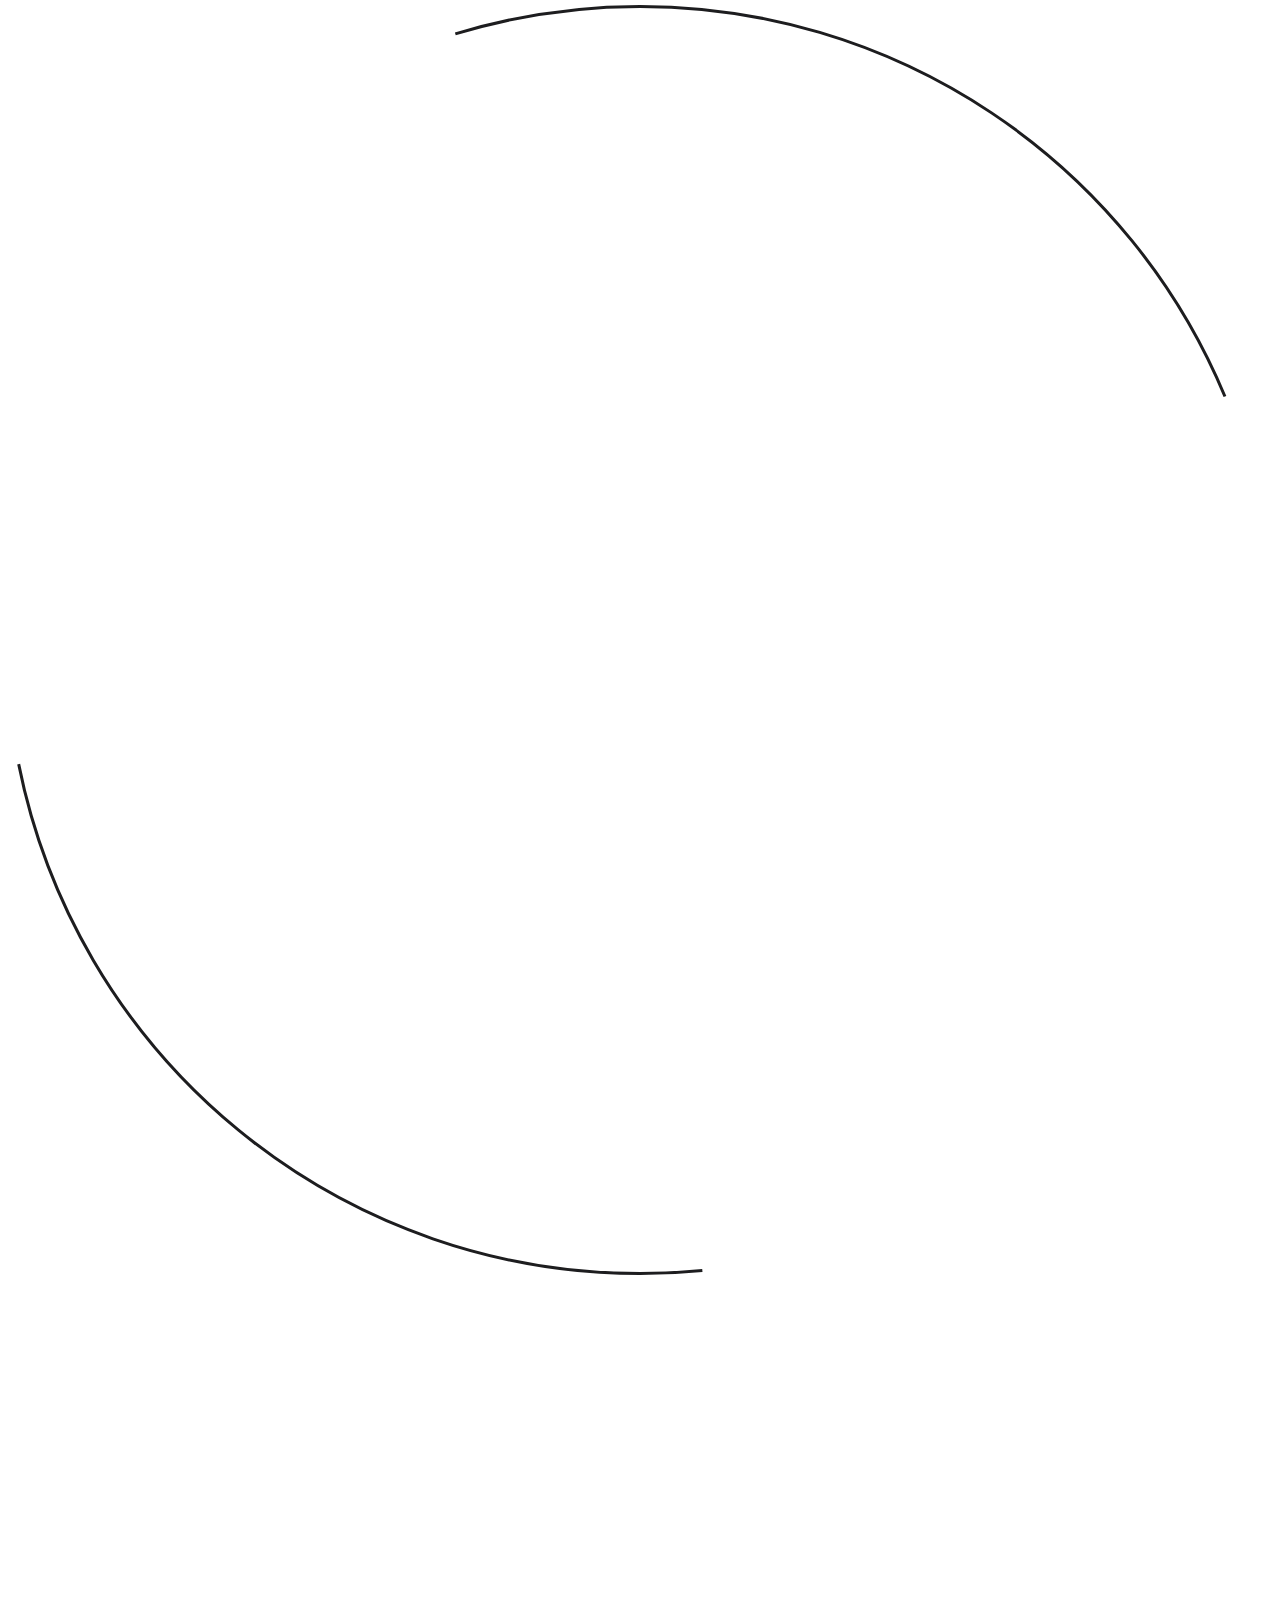
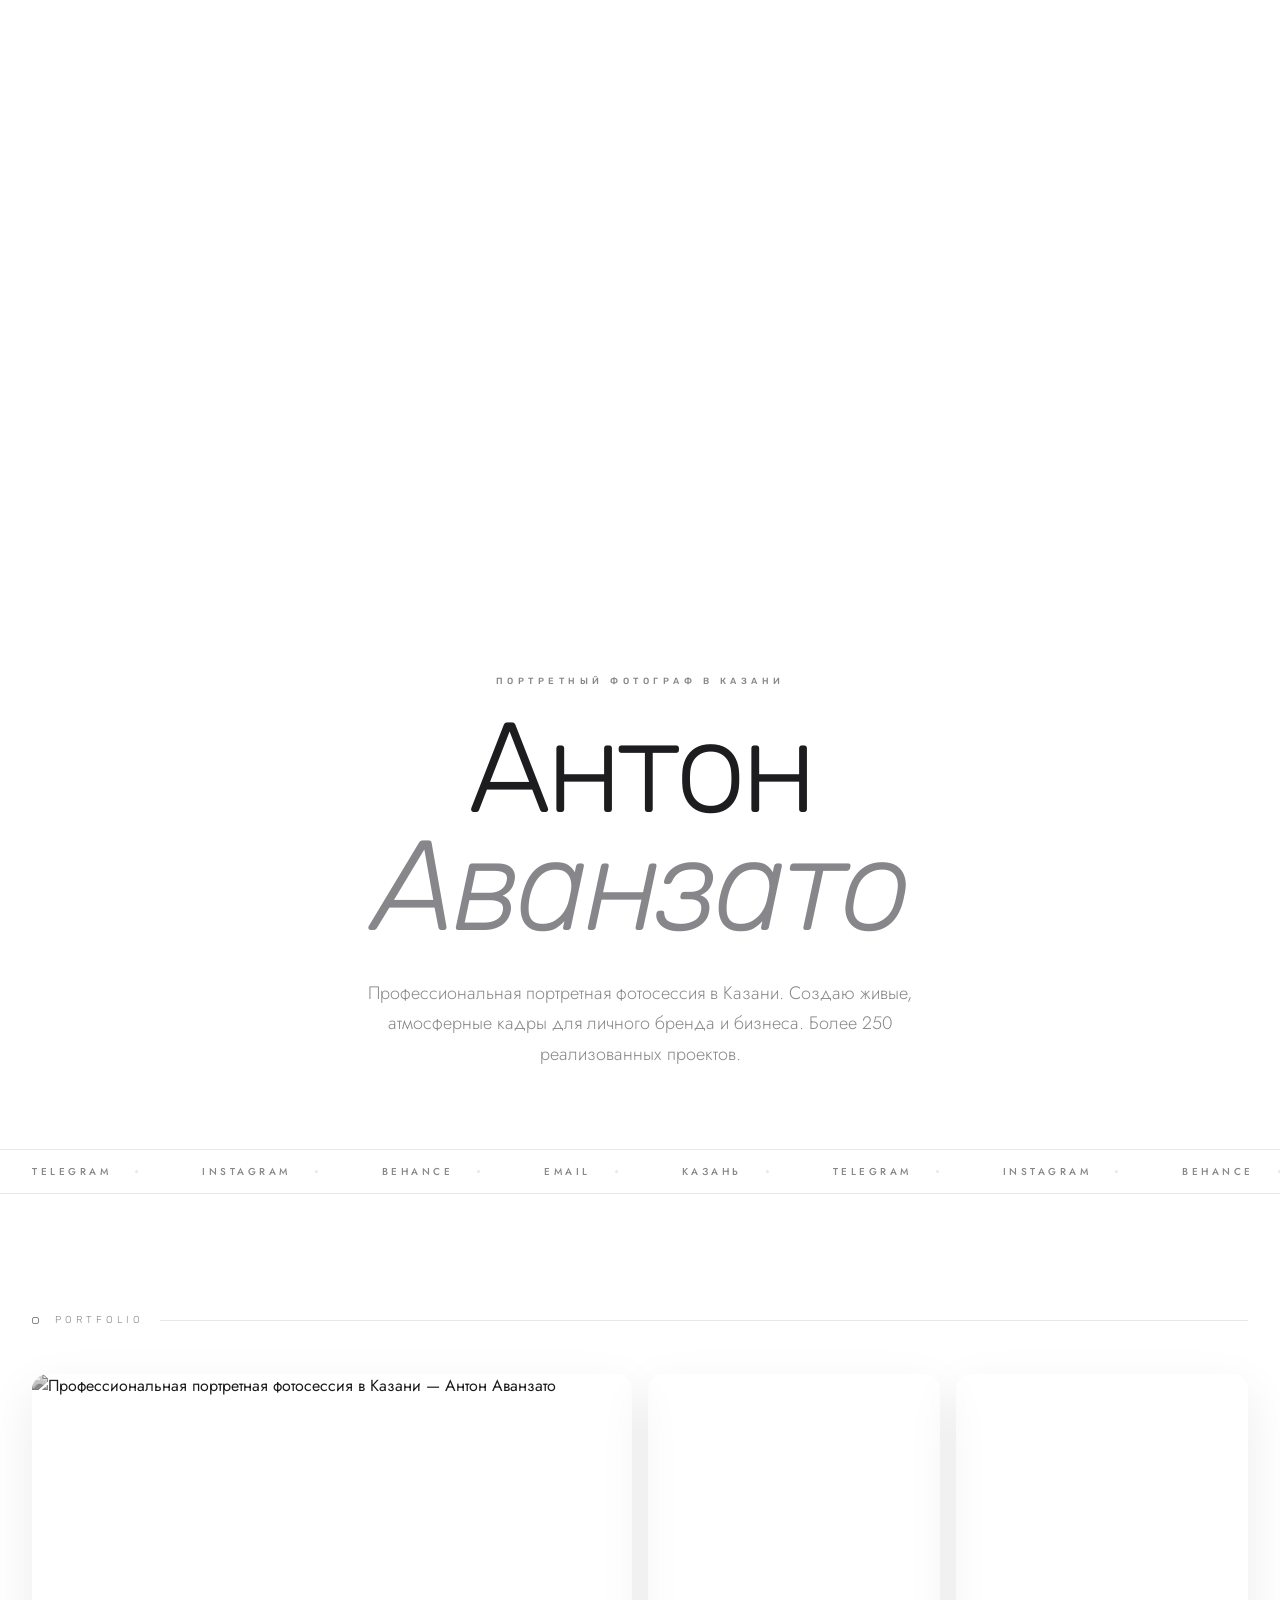
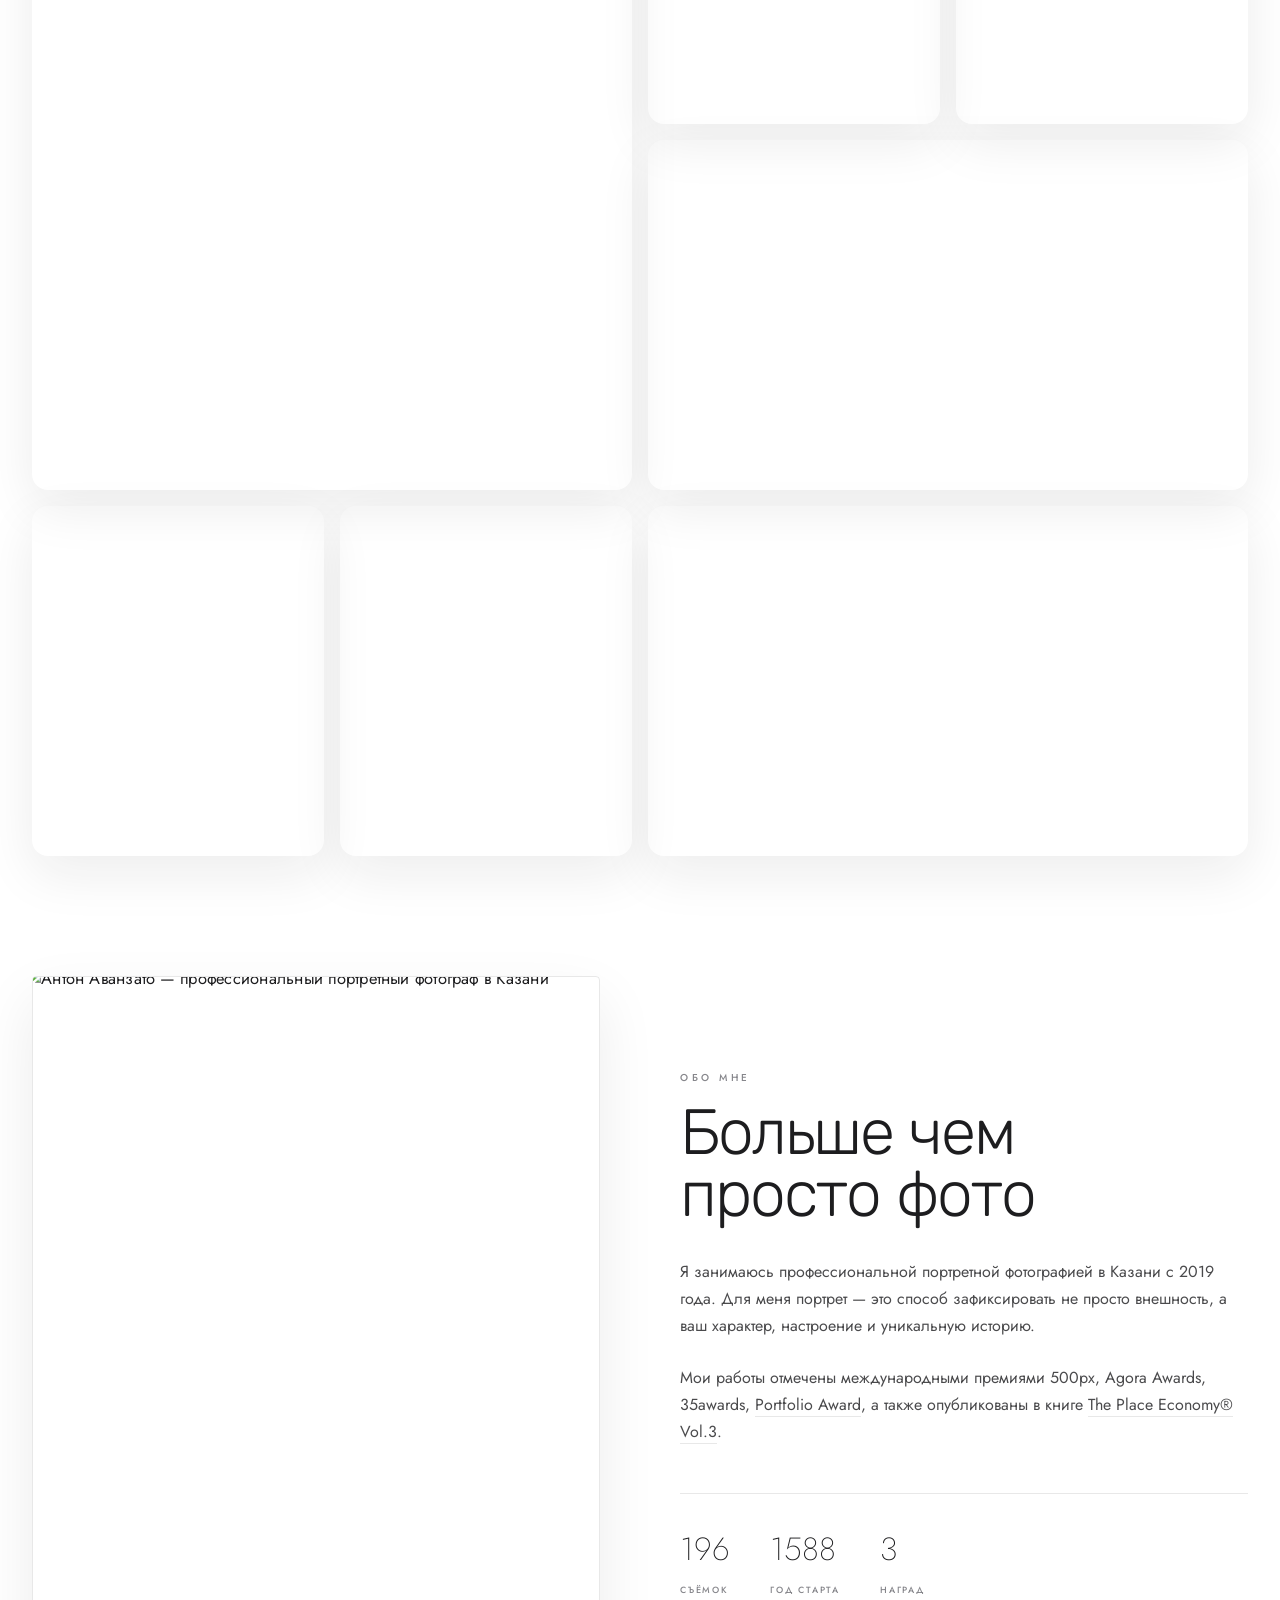
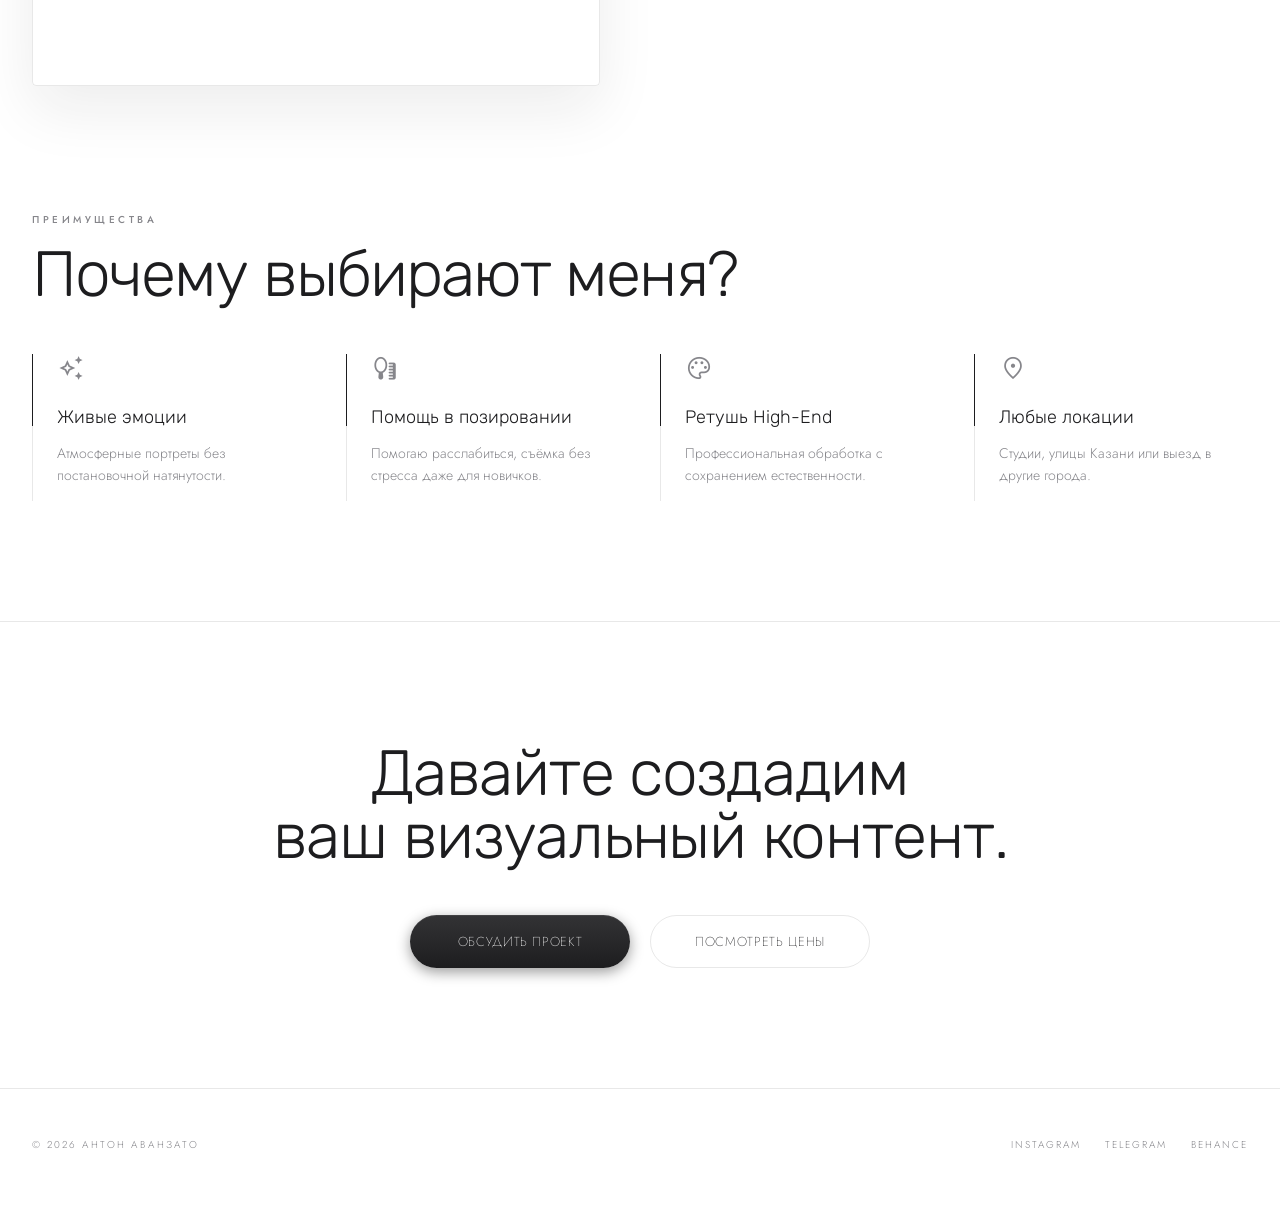
==== commit 42692157: "Update index.html" ====
--- a/index.html
+++ b/index.html
@@ -6,17 +6,12 @@
   <title>Антон Аванзато — Портретный фотограф в Казани</title>
   <meta name="description" content="Профессиональная портретная фотосессия в Казани. Создаю живые, атмосферные кадры для личного бренда и бизнеса. Более 250 реализованных проектов.">
 
-  <!-- Предзагрузка для шрифтов (ускоряет загрузку) -->
   <link rel="preconnect" href="https://fonts.googleapis.com">
   <link rel="preconnect" href="https://fonts.gstatic.com" crossorigin>
-  
-  <!-- Подключение оригинальных Google-шрифтов Rubik и Jost -->
   <link href="https://fonts.googleapis.com/css2?family=Jost:ital,wght@0,100..900;1,100..900&family=Rubik:ital,wght@0,300..900;1,300..900&family=Material+Symbols+Outlined:opsz,wght,FILL,GRAD@24,300,0,0&display=swap" rel="stylesheet">
-  
-  <!-- Подключение кастомных стилей -->
+
   <link rel="stylesheet" href="style.css">
 
-  <!-- SEO Микроразметка Schema.org -->
   <script type="application/ld+json">
   {
     "@context": "https://schema.org",
@@ -102,7 +97,15 @@
 </head>
 <body>
 
-  <!-- Обязательный контейнер для сплит-слайдера обложки -->
+  <!-- Прелоадер (заставка) -->
+  <div id="avz-preloader" aria-hidden="true">
+    <svg class="avz-ring" viewBox="0 0 300 300" aria-hidden="true">
+      <circle cx="150" cy="150" r="148.5" fill="none" stroke="#1d1d1f" stroke-width="3" vector-effect="non-scaling-stroke" pathLength="1" stroke-dasharray="1" stroke-dashoffset="1"/>
+    </svg>
+    <div class="avz-mono"></div>
+  </div>
+  <script>document.documentElement.classList.add('avz-loading');</script>
+
   <div class="cover"></div>
 
   <div id="avz-wfolio-home">
@@ -220,7 +223,6 @@
     </footer>
   </div>
 
-  <!-- Подключение логики -->
   <script src="main.js"></script>
 </body>
 </html>
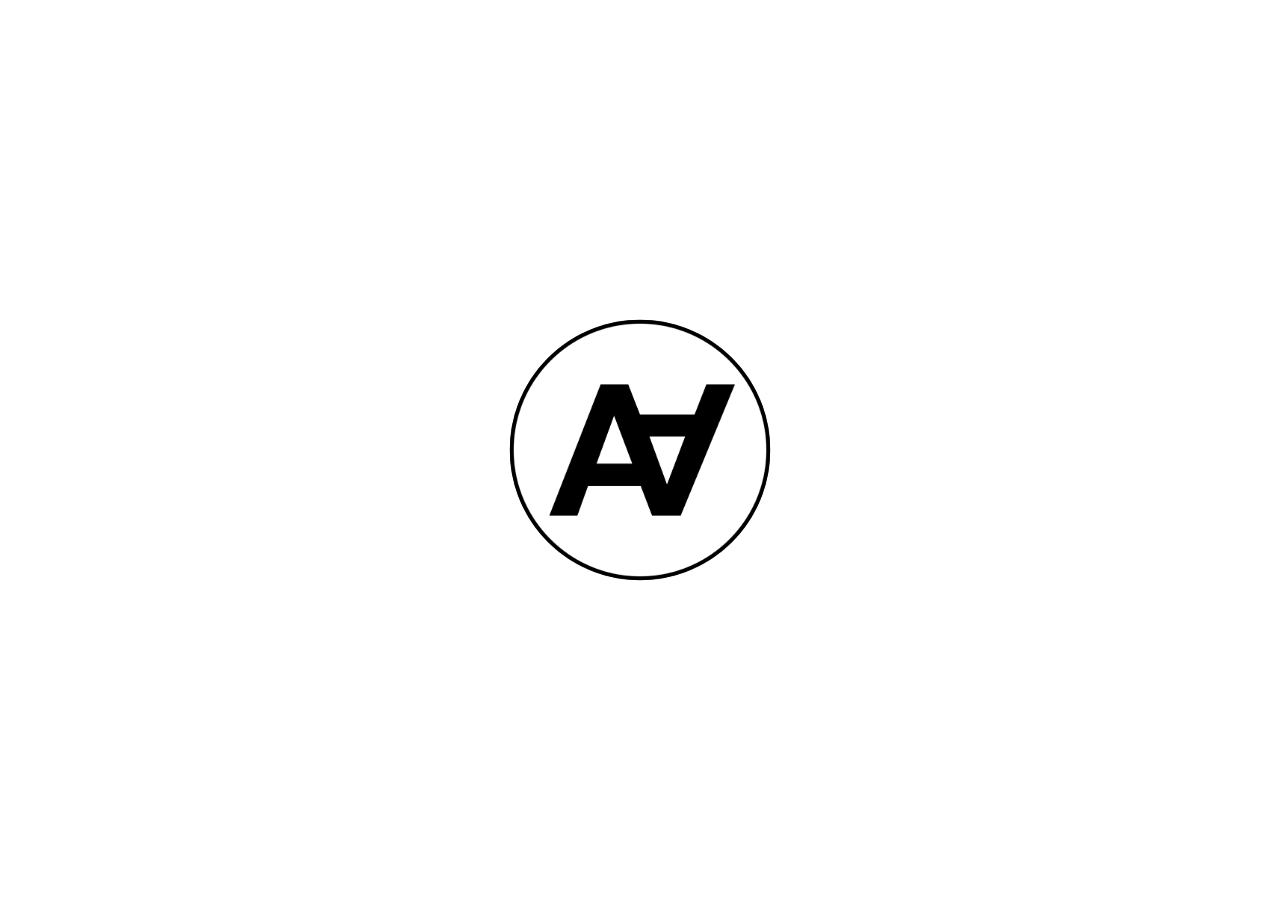
==== commit 50dd0d3a: "Update index.html" ====
--- a/index.html
+++ b/index.html
@@ -6,8 +6,16 @@
   <title>Антон Аванзато — Портретный фотограф в Казани</title>
   <meta name="description" content="Профессиональная портретная фотосессия в Казани. Создаю живые, атмосферные кадры для личного бренда и бизнеса. Более 250 реализованных проектов.">
 
+  <!-- ОПТИМИЗАЦИЯ: Предзагрузка критических ресурсов -->
   <link rel="preconnect" href="https://fonts.googleapis.com">
   <link rel="preconnect" href="https://fonts.gstatic.com" crossorigin>
+  
+  <!-- Предзагрузка логотипа прелоадера (чтобы появился мгновенно) -->
+  <link rel="preload" as="image" href="preloader-logo.png">
+  
+  <!-- Предзагрузка первого изображения слайдера (критично для LCP) -->
+  <link rel="preload" as="image" href="https://i.wfolio.ru/x/D48ScH1DA6jxU_uSH-Or-C0cJClpP-QP/lEAL128xEMPGM2o_rKw_kMPHKR9vAJ80/0iOfLIevPMpQ5_FG6MKDcOvPHY4SciP2/3v8wcPhlNjoUHJY_x1F9BPd62xOsM5O1/85ZWb6dYFgT9b33H3IG1ng.jpg">
+
   <link href="https://fonts.googleapis.com/css2?family=Jost:ital,wght@0,100..900;1,100..900&family=Rubik:ital,wght@0,300..900;1,300..900&family=Material+Symbols+Outlined:opsz,wght,FILL,GRAD@24,300,0,0&display=swap" rel="stylesheet">
 
   <link rel="stylesheet" href="style.css">
@@ -109,120 +117,5 @@
   <div class="cover"></div>
 
   <div id="avz-wfolio-home">
+    <!-- ... ОСТАЛЬНОЙ КОНТЕНТ СТРАНИЦЫ БЕЗ ИЗМЕНЕНИЙ ... -->
 
-    <!-- Секция 1: Текст под обложкой (SEO H1) -->
-    <section class="avz-hero avz-reveal" id="avz-main-content">
-      <h1 class="avz-seo-heading">
-        <span class="avz-eyebrow">Портретный фотограф в Казани <span class="avz-visually-hidden"> - </span></span>
-        <span class="avz-title">
-            <span class="avz-title-line"><span class="avz-title-inner">Антон</span></span>
-            <span class="avz-title-line"><span class="avz-title-inner"><em>Аванзато</em></span></span>
-        </span>
-      </h1>
-      <p class="avz-hero-sub">Профессиональная портретная фотосессия в Казани. Создаю живые, атмосферные кадры для личного бренда и бизнеса. Более 250 реализованных проектов.</p>
-    </section>
-
-    <!-- Секция 2: Бегущая строка -->
-    <div class="avz-ticker-wrap avz-reveal">
-      <div class="avz-ticker-track" id="avz-ticker"></div>
-    </div>
-
-    <!-- Секция 3: Портфолио (BENTO GRID) -->
-    <div class="avz-gallery-block">
-      <div class="avz-section-label avz-reveal">
-        <div class="dot"></div>
-        <h2 class="avz-portfolio-label">Portfolio</h2>
-        <div class="line"></div>
-      </div>
-
-      <section class="avz-gallery bento-layout" id="work">
-        <div class="avz-gallery-grid">
-          <a href="https://avanzato.ru/portrait-photosession" class="avz-gallery-item g1" data-delay="0">
-            <img src="https://i.wfolio.ru/x/cXPZPmu9lCw5tkRNat7JtyHjrPiZiclN/VJgIrluFLtZWGwzaT5FJ07DuSK__bTQA/WFY7UuJewr7NuAw643fd7xufByqQiszH/ZbRpBxjHARz1F-J079vCd2i8gji0nOQP/KVJAbtgEOyKRqmjQ7FfnFQ.jpg" alt="Профессиональная портретная фотосессия в Казани — Антон Аванзато" width="800" height="1000" loading="eager" decoding="async">
-            <div class="overlay"><div class="overlay-text"><h3>Портретная</h3><span>Индивидуальные съёмки</span></div></div>
-          </a>
-          <a href="https://avanzato.ru/reportazhnye-fotosessii" class="avz-gallery-item g2" data-delay="80">
-            <img src="https://i.wfolio.ru/x/cXPZPmu9lCw5tkRNat7JtyHjrPiZiclN/VJgIrluFLtZWGwzaT5FJ07DuSK__bTQA/al3z2K7cv1CJAzQ_-EIEolqIEJSSWaqP/i3FqXwy7ko9sTuMRaYqltZeux6Icr_vO.jpg" alt="Репортажная фотосъёмка мероприятий и событий в Казани" width="600" height="600" loading="lazy" decoding="async">
-            <div class="overlay"><div class="overlay-text"><h3>Репортаж</h3><span>Мероприятия</span></div></div>
-          </a>
-          <a href="https://avanzato.ru/product-portfolio" class="avz-gallery-item g3" data-delay="160">
-            <img src="https://i.wfolio.ru/x/XEFEvE-Nu381pOR4oV5MYYkCKAb7WEFi/2HxtdBnmmBUxFRl-bxvEKe5TBld7KBhR/_uH9pu2xBLrIBMhIHc4If6rMv6m2DtCS/vJPnRPfNtXpoi7ezVQgk-ox-hn8Qy5km/e_qQwpGspR0qUs46vw41cA.jpg" alt="Предметная фотосъёмка товаров в Казани — каталоги и маркетплейсы" width="600" height="600" loading="lazy" decoding="async">
-            <div class="overlay"><div class="overlay-text"><h3>Предметная</h3><span>Каталоги, маркетплейсы</span></div></div>
-          </a>
-          <a href="https://avanzato.ru/interiernoe-portfolio" class="avz-gallery-item g4" data-delay="80">
-            <img src="https://i.wfolio.ru/x/zfNWg0RActCaYvCdP8NS6h3QcKqIOO7I/oVCmpsR2A0_zCBuWQbm7dJYwNQ6ysoqE/TpaEb9QZvMei807TvGW2h_t-NBXMzDeP/SdvJvEswrvRiTddhUiBRlv91u4taz9_I/raCfsII-6FmZuONfAqHb7w.jpg" alt="Интерьерная фотосъёмка квартир и дизайн-интерьеров в Казани" width="1200" height="600" loading="lazy" decoding="async">
-            <div class="overlay"><div class="overlay-text"><h3>Интерьерная</h3><span>Недвижимость, дизайн</span></div></div>
-          </a>
-          <a href="https://avanzato.ru/video_shooting_kazan" class="avz-gallery-item g5" data-delay="160">
-            <img src="https://i.wfolio.ru/x/cXPZPmu9lCw5tkRNat7JtyHjrPiZiclN/VJgIrluFLtZWGwzaT5FJ07DuSK__bTQA/KQhfSNGgQwTIIsaDpSPAU9TP7gBudYdH/TFpukVkJAIN6QFpWeF6tNE8nEjKRGH8M/mNHQZHGkLqBeUqWOe23MvA.jpg" alt="Видеосъёмка в Казани — Reels и Stories для Instagram" width="600" height="600" loading="lazy" decoding="async">
-            <div class="overlay"><div class="overlay-text"><h3>Видео</h3><span>Reels, Stories</span></div></div>
-          </a>
-          <a href="https://avanzato.ru/architecture_shooting" class="avz-gallery-item g6" data-delay="0">
-            <img src="https://i.wfolio.ru/x/cXPZPmu9lCw5tkRNat7JtyHjrPiZiclN/VJgIrluFLtZWGwzaT5FJ07DuSK__bTQA/S6cv_dDap8Ndk0UFp_jvfHY1Kid1RDFv/5wrFmx6WwWFBTZ1Ctpj5r3z0c_6vT_P9/oRXcVIZYZC0sCYAWGQQutg.jpg" alt="Архитектурная фотосъёмка экстерьеров и фасадов в Казани" width="600" height="600" loading="lazy" decoding="async">
-            <div class="overlay"><div class="overlay-text"><h3>Архитектура</h3><span>Экстерьер, детали</span></div></div>
-          </a>
-          <a href="https://avanzato.ru/avtomobilnye-fotosessii" class="avz-gallery-item g7" data-delay="80">
-            <img src="https://i.wfolio.ru/x/zfNWg0RActCaYvCdP8NS6h3QcKqIOO7I/oVCmpsR2A0_zCBuWQbm7dJYwNQ6ysoqE/nNCmlyS0ijq83Xcw2K0DQfrmkSKsBri_/vIVHOfzffgZ7aJ4ozIdW1JypHQnNvBTj/woUdoSlHseskd6Lnr2eMgg.jpg" alt="Автомобильная фотосессия в Казани — съёмка авто для презентации" width="1200" height="600" loading="lazy" decoding="async">
-            <div class="overlay"><div class="overlay-text"><h3>Автомобильная</h3><span>Презентация, детали</span></div></div>
-          </a>
-        </div>
-      </section>
-    </div>
-
-    <!-- Секция 4: Обо мне -->
-    <section class="avz-about" id="about">
-      <div class="avz-about-img avz-reveal">
-        <img src="https://i.wfolio.ru/x/Dw15EIEu9iVN-sxH6OXdUpJRgftnR2-e/DYxgmb70rFOgqJNmQnOG_Rcg0br4_VTz/n-9GJAfjzMPtF1PiKgbr7OYf0ehFGtDO/uaS1vwEOFPgQNIeFABxaY7tD_mOwY3IB/g0gsLpki0hc7XIIc_AgnFJzuW820II33/R5idUXrJsBQ.png" alt="Антон Аванзато — профессиональный портретный фотограф в Казани" width="800" height="1000" loading="lazy" decoding="async">
-      </div>
-      <div class="avz-reveal">
-        <span class="avz-label">Обо мне</span>
-        <h2 class="avz-about-heading">Больше чем<br>просто фото</h2>
-        <p class="avz-body-copy">Я занимаюсь профессиональной портретной фотографией в Казани с 2019 года. Для меня портрет — это способ зафиксировать не просто внешность, а ваш характер, настроение и уникальную историю.</p>
-        <p class="avz-body-copy">Мои работы отмечены международными премиями 500px, Agora Awards, 35awards, <a href="https://2024.portfolioaward.com/#section-19006157" target="_blank" rel="noopener noreferrer" class="avz-inline-link">Portfolio Award</a>, а также опубликованы в книге <a href="https://avanzato.ru/nagrada-the-place-economy" target="_blank" rel="noopener noreferrer" class="avz-inline-link">The Place Economy® Vol.3</a>.</p>
-        <div class="avz-stats">
-          <div><span class="avz-stat-number avz-counter" data-target="250" data-suffix="+">0</span><span class="avz-stat-label">Съёмок</span></div>
-          <div><span class="avz-stat-number avz-counter" data-target="2019" data-suffix="">0</span><span class="avz-stat-label">Год старта</span></div>
-          <div><span class="avz-stat-number avz-counter" data-target="5" data-suffix="">0</span><span class="avz-stat-label">Наград</span></div>
-        </div>
-      </div>
-    </section>
-
-    <!-- Секция 5: Преимущества -->
-    <section class="avz-advantages">
-      <div class="avz-section-header avz-reveal">
-        <span class="avz-label">Преимущества</span>
-        <h2 class="avz-advantages-title">Почему выбирают меня?</h2>
-      </div>
-      <div class="avz-adv-grid">
-        <div class="avz-adv-item avz-reveal"><span class="material-symbols-outlined icon" aria-hidden="true">auto_awesome</span><h3>Живые эмоции</h3><p>Атмосферные портреты без постановочной натянутости.</p></div>
-        <div class="avz-adv-item avz-reveal"><span class="material-symbols-outlined icon" aria-hidden="true">self_care</span><h3>Помощь в позировании</h3><p>Помогаю расслабиться, съёмка без стресса даже для новичков.</p></div>
-        <div class="avz-adv-item avz-reveal"><span class="material-symbols-outlined icon" aria-hidden="true">palette</span><h3>Ретушь High-End</h3><p>Профессиональная обработка с сохранением естественности.</p></div>
-        <div class="avz-adv-item avz-reveal"><span class="material-symbols-outlined icon" aria-hidden="true">location_on</span><h3>Любые локации</h3><p>Студии, улицы Казани или выезд в другие города.</p></div>
-      </div>
-    </section>
-
-    <!-- Секция 6: CTA -->
-    <section class="avz-cta" id="contact">
-      <h2 class="avz-reveal avz-cta-heading">Давайте создадим<br>ваш визуальный контент.</h2>
-      <div class="avz-btn-container avz-reveal">
-        <a href="https://avanzato.ru/contacts" class="avz-btn">Обсудить проект</a>
-        <a href="https://avanzato.ru/price" class="avz-btn avz-btn-outline">Посмотреть цены</a>
-      </div>
-    </section>
-
-    <!-- Футер -->
-    <footer class="avz-footer">
-      <div class="avz-footer-inner">
-        <div class="avz-copy">© 2026 Антон Аванзато</div>
-        <div class="avz-socials">
-          <a href="https://www.instagram.com/avanzato/" target="_blank" rel="noopener noreferrer">Instagram</a>
-          <a href="https://t.me/avanzato" target="_blank" rel="noopener noreferrer">Telegram</a>
-          <a href="https://www.behance.net/avanzato" target="_blank" rel="noopener noreferrer">Behance</a>
-        </div>
-      </div>
-    </footer>
-  </div>
-
-  <script src="main.js"></script>
-</body>
-</html>
--- a/style.css
+++ b/style.css
@@ -3,19 +3,53 @@
   margin: 0;
   padding: 0;
   width: 100%;
+  height: 100%;
   min-height: 100vh;
+  min-height: 100dvh;
   background-color: #ffffff;
-  font-family: 'Jost', sans-serif; /* Родной шрифт wfolio для контента */
+  font-family: 'Jost', sans-serif;
   -webkit-font-smoothing: antialiased;
   -moz-osx-font-smoothing: grayscale;
-}
-
-/* Принудительное назначение Rubik для заголовков */
-h1, h2, h3, h4, h5, h6, .avz-title, .avz-about-heading, .avz-advantages-title, .avz-cta-heading {
+  overflow-x: hidden;
+}
+
+@supports (-webkit-touch-callout: none) {
+  html, body {
+    min-height: -webkit-fill-available;
+  }
+}
+
+/* === ШРИФТЫ: ЗАГОЛОВКИ — Rubik, ОСНОВНОЙ ТЕКСТ — Jost === */
+h1, h2, h3, h4, h5, h6,
+.avz-title,
+.avz-about-heading,
+.avz-advantages-title,
+.avz-cta-heading,
+.avz-gallery-item .overlay-text h3,
+.avz-adv-item h3,
+.avz-stat-number,
+.avz-portfolio-label {
   font-family: 'Rubik', sans-serif !important;
 }
 
-/* --- СТИЛИ СПЛИТ-СЛАЙДЕРА ОБЛОЖКИ --- */
+/* Основной текст — явное наследование Jost */
+p,
+.avz-hero-sub,
+.avz-body-copy,
+.avz-stat-label,
+.avz-adv-item p,
+.avz-copy,
+.avz-socials a,
+.avz-ticker-link,
+.overlay-text span,
+.avz-label,
+.avz-eyebrow,
+.avz-btn,
+#avz-wfolio-home .material-symbols-outlined {
+  font-family: 'Jost', sans-serif !important;
+}
+
+/* === СТИЛИ СПЛИТ-СЛАЙДЕРА ОБЛОЖКИ --- */
 body.avz-split-active .cover .slides,
 body.avz-split-active .cover .cover-wrapper,
 body.avz-split-active .cover .cover-aside,
@@ -35,7 +69,16 @@
   position: relative;
   width: 100%;
   height: 100vh;
+  height: 100dvh;
   min-height: 600px;
+  min-height: -webkit-fill-available;
+  overflow: hidden;
+}
+
+@supports (-webkit-touch-callout: none) {
+  .cover {
+    min-height: -webkit-fill-available;
+  }
 }
 
 #hero-breakout {
@@ -80,6 +123,7 @@
   will-change: transform;
   transition: transform 0.8s cubic-bezier(0.76, 0, 0.24, 1);
   backface-visibility: hidden;
+  transform: translateZ(0);
 }
 
 .panel .current { transform: translateY(0); z-index: 2; }
@@ -103,7 +147,7 @@
 #avz-wfolio-home img { display: block; max-width: 100%; height: auto; }
 
 #avz-wfolio-home .material-symbols-outlined {
-  font-family: "Material Symbols Outlined";
+  font-family: "Material Symbols Outlined" !important;
   font-variation-settings: "FILL" 0, "wght" 300, "GRAD" 0, "opsz" 24;
   display: inline-block;
   line-height: 1;
@@ -338,3 +382,63 @@
   border-right: 4px solid transparent;
   border-top: 5px solid rgba(255,255,255,0.9);
 }
+
+/* --- ПРЕЛОАДЕР (ЗАСТАВКА) --- */
+#avz-preloader {
+  position: fixed;
+  inset: 0;
+  width: 100vw;
+  height: 100vh;
+  height: 100dvh;
+  z-index: 2147483647;
+  background: #ffffff;
+  display: flex;
+  align-items: center;
+  justify-content: center;
+  opacity: 1;
+  transition: opacity 700ms cubic-bezier(.4,0,.2,1);
+  pointer-events: auto;
+}
+
+#avz-preloader.avz-hide {
+  opacity: 0;
+  pointer-events: none;
+}
+
+#avz-preloader .avz-ring,
+#avz-preloader .avz-mono {
+  position: absolute;
+  width: min(40vmin, 260px);
+  height: min(40vmin, 260px);
+  margin: 0;
+  padding: 0;
+}
+
+#avz-preloader .avz-ring { overflow: visible; }
+
+#avz-preloader .avz-ring circle {
+  stroke-dasharray: 1;
+  stroke-dashoffset: 1;
+  animation: avz-draw 1200ms cubic-bezier(.65,0,.35,1) 150ms forwards;
+}
+
+#avz-preloader .avz-mono {
+  background-image: url('preloader-logo.png');
+  background-size: contain;
+  background-repeat: no-repeat;
+  background-position: center;
+  opacity: 0;
+  transform: scale(.92);
+  animation: avz-mono-in 900ms cubic-bezier(.34,1.56,.64,1) 1100ms forwards;
+}
+
+@keyframes avz-draw { to { stroke-dashoffset: 0; } }
+@keyframes avz-mono-in { to { opacity: 1; transform: scale(1); } }
+
+html.avz-loading, html.avz-loading body { overflow: hidden !important; }
+
+@media (prefers-reduced-motion: reduce) {
+  #avz-preloader .avz-ring circle,
+  #avz-preloader .avz-mono { animation-duration: 300ms; animation-delay: 0ms; }
+}
+
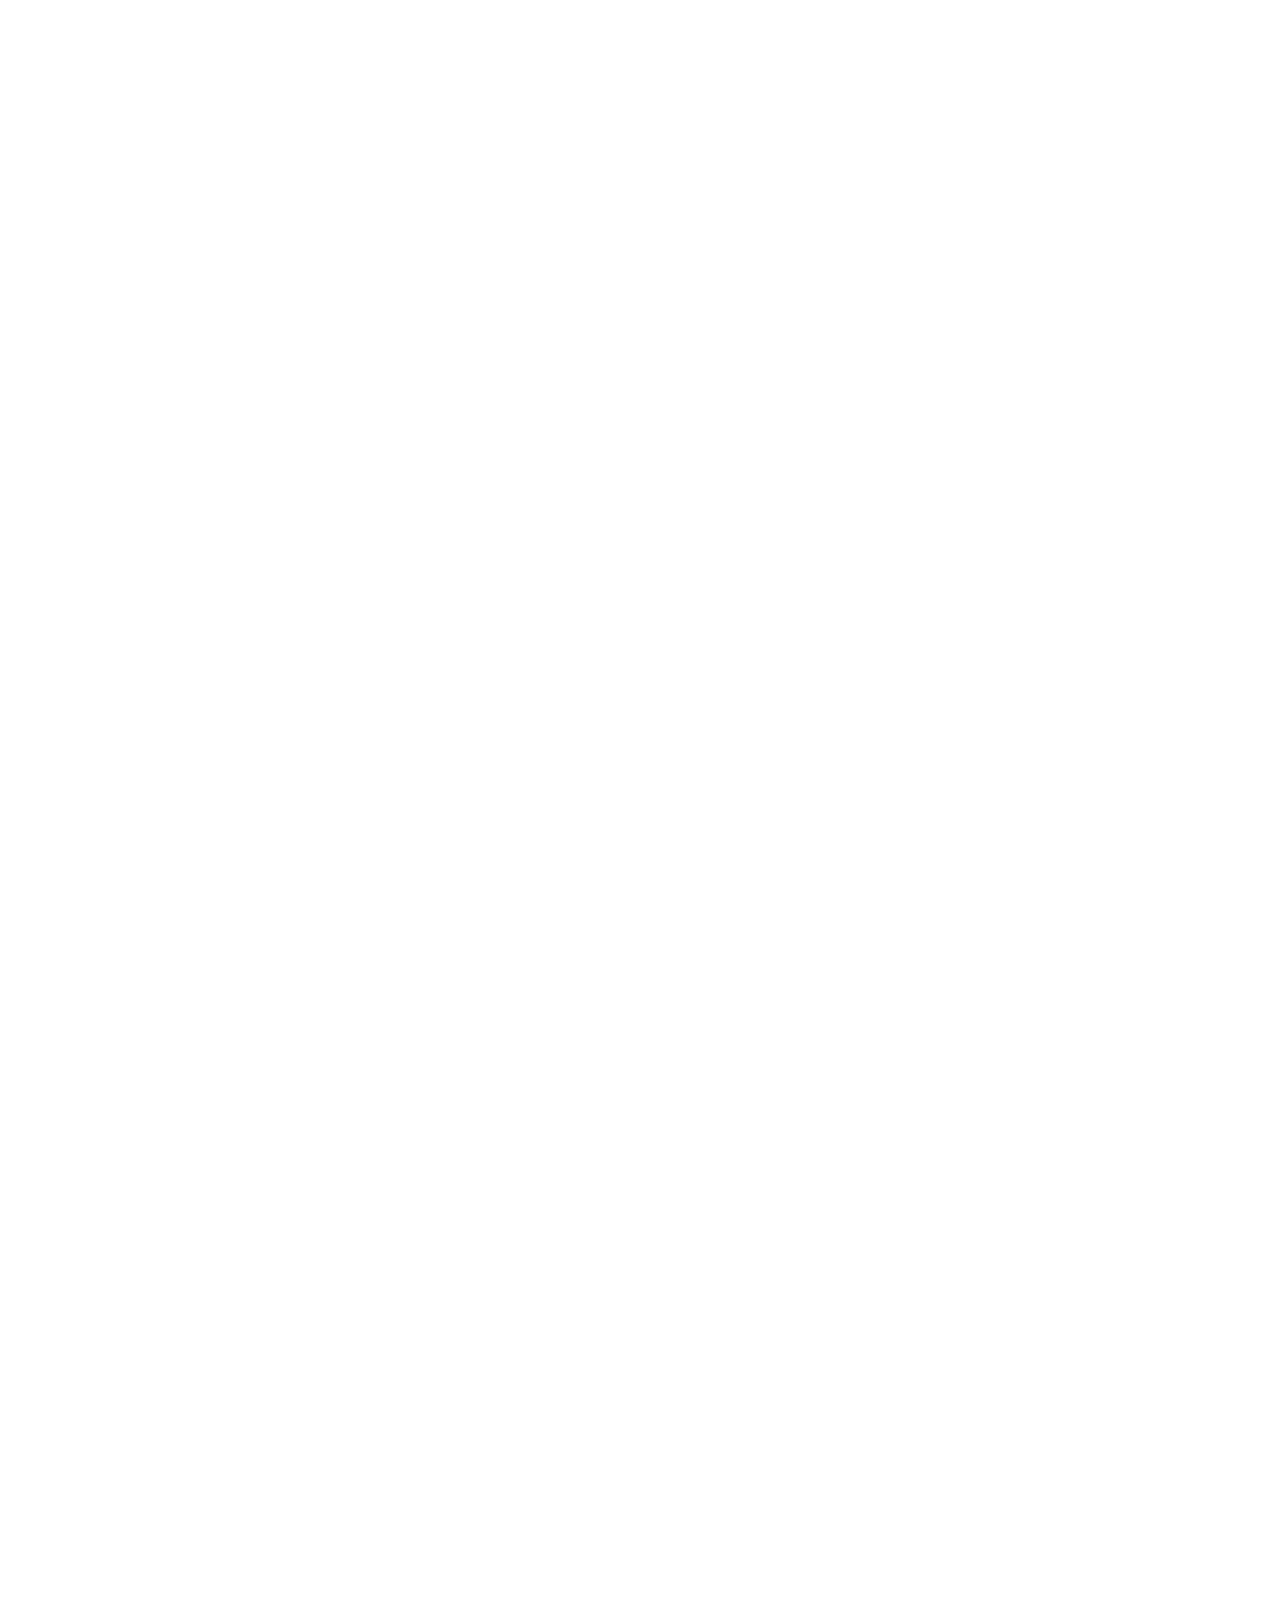
==== commit 22985597: "Update index.html" ====
--- a/index.html
+++ b/index.html
@@ -6,14 +6,14 @@
   <title>Антон Аванзато — Портретный фотограф в Казани</title>
   <meta name="description" content="Профессиональная портретная фотосессия в Казани. Создаю живые, атмосферные кадры для личного бренда и бизнеса. Более 250 реализованных проектов.">
 
-  <!-- ОПТИМИЗАЦИЯ: Предзагрузка критических ресурсов -->
+  <!-- Предзагрузка ресурсов -->
   <link rel="preconnect" href="https://fonts.googleapis.com">
   <link rel="preconnect" href="https://fonts.gstatic.com" crossorigin>
   
-  <!-- Предзагрузка логотипа прелоадера (чтобы появился мгновенно) -->
+  <!-- ВАЖНО: Предзагрузка логотипа -->
   <link rel="preload" as="image" href="preloader-logo.png">
   
-  <!-- Предзагрузка первого изображения слайдера (критично для LCP) -->
+  <!-- Предзагрузка первого слайда -->
   <link rel="preload" as="image" href="https://i.wfolio.ru/x/D48ScH1DA6jxU_uSH-Or-C0cJClpP-QP/lEAL128xEMPGM2o_rKw_kMPHKR9vAJ80/0iOfLIevPMpQ5_FG6MKDcOvPHY4SciP2/3v8wcPhlNjoUHJY_x1F9BPd62xOsM5O1/85ZWb6dYFgT9b33H3IG1ng.jpg">
 
   <link href="https://fonts.googleapis.com/css2?family=Jost:ital,wght@0,100..900;1,100..900&family=Rubik:ital,wght@0,300..900;1,300..900&family=Material+Symbols+Outlined:opsz,wght,FILL,GRAD@24,300,0,0&display=swap" rel="stylesheet">
@@ -105,7 +105,7 @@
 </head>
 <body>
 
-  <!-- Прелоадер (заставка) -->
+  <!-- Прелоадер -->
   <div id="avz-preloader" aria-hidden="true">
     <svg class="avz-ring" viewBox="0 0 300 300" aria-hidden="true">
       <circle cx="150" cy="150" r="148.5" fill="none" stroke="#1d1d1f" stroke-width="3" vector-effect="non-scaling-stroke" pathLength="1" stroke-dasharray="1" stroke-dashoffset="1"/>
@@ -117,5 +117,120 @@
   <div class="cover"></div>
 
   <div id="avz-wfolio-home">
-    <!-- ... ОСТАЛЬНОЙ КОНТЕНТ СТРАНИЦЫ БЕЗ ИЗМЕНЕНИЙ ... -->
-
+    <!-- Секция 1: Текст под обложкой (SEO H1) -->
+    <section class="avz-hero avz-reveal" id="avz-main-content">
+      <h1 class="avz-seo-heading">
+        <span class="avz-eyebrow">Портретный фотограф в Казани <span class="avz-visually-hidden"> - </span></span>
+        <span class="avz-title">
+            <span class="avz-title-line"><span class="avz-title-inner">Антон</span></span>
+            <span class="avz-title-line"><span class="avz-title-inner"><em>Аванзато</em></span></span>
+        </span>
+      </h1>
+      <p class="avz-hero-sub">Профессиональная портретная фотосессия в Казани. Создаю живые, атмосферные кадры для личного бренда и бизнеса. Более 250 реализованных проектов.</p>
+    </section>
+
+    <!-- Секция 2: Бегущая строка -->
+    <div class="avz-ticker-wrap avz-reveal">
+      <div class="avz-ticker-track" id="avz-ticker"></div>
+    </div>
+
+    <!-- Секция 3: Портфолио (BENTO GRID) -->
+    <div class="avz-gallery-block">
+      <div class="avz-section-label avz-reveal">
+        <div class="dot"></div>
+        <h2 class="avz-portfolio-label">Portfolio</h2>
+        <div class="line"></div>
+      </div>
+
+      <section class="avz-gallery bento-layout" id="work">
+        <div class="avz-gallery-grid">
+          <a href="https://avanzato.ru/portrait-photosession" class="avz-gallery-item g1" data-delay="0">
+            <img src="https://i.wfolio.ru/x/cXPZPmu9lCw5tkRNat7JtyHjrPiZiclN/VJgIrluFLtZWGwzaT5FJ07DuSK__bTQA/WFY7UuJewr7NuAw643fd7xufByqQiszH/ZbRpBxjHARz1F-J079vCd2i8gji0nOQP/KVJAbtgEOyKRqmjQ7FfnFQ.jpg" alt="Профессиональная портретная фотосессия в Казани — Антон Аванзато" width="800" height="1000" loading="eager" decoding="async">
+            <div class="overlay"><div class="overlay-text"><h3>Портретная</h3><span>Индивидуальные съёмки</span></div></div>
+          </a>
+          <a href="https://avanzato.ru/reportazhnye-fotosessii" class="avz-gallery-item g2" data-delay="80">
+            <img src="https://i.wfolio.ru/x/cXPZPmu9lCw5tkRNat7JtyHjrPiZiclN/VJgIrluFLtZWGwzaT5FJ07DuSK__bTQA/al3z2K7cv1CJAzQ_-EIEolqIEJSSWaqP/i3FqXwy7ko9sTuMRaYqltZeux6Icr_vO.jpg" alt="Репортажная фотосъёмка мероприятий и событий в Казани" width="600" height="600" loading="lazy" decoding="async">
+            <div class="overlay"><div class="overlay-text"><h3>Репортаж</h3><span>Мероприятия</span></div></div>
+          </a>
+          <a href="https://avanzato.ru/product-portfolio" class="avz-gallery-item g3" data-delay="160">
+            <img src="https://i.wfolio.ru/x/XEFEvE-Nu381pOR4oV5MYYkCKAb7WEFi/2HxtdBnmmBUxFRl-bxvEKe5TBld7KBhR/_uH9pu2xBLrIBMhIHc4If6rMv6m2DtCS/vJPnRPfNtXpoi7ezVQgk-ox-hn8Qy5km/e_qQwpGspR0qUs46vw41cA.jpg" alt="Предметная фотосъёмка товаров в Казани — каталоги и маркетплейсы" width="600" height="600" loading="lazy" decoding="async">
+            <div class="overlay"><div class="overlay-text"><h3>Предметная</h3><span>Каталоги, маркетплейсы</span></div></div>
+          </a>
+          <a href="https://avanzato.ru/interiernoe-portfolio" class="avz-gallery-item g4" data-delay="80">
+            <img src="https://i.wfolio.ru/x/zfNWg0RActCaYvCdP8NS6h3QcKqIOO7I/oVCmpsR2A0_zCBuWQbm7dJYwNQ6ysoqE/TpaEb9QZvMei807TvGW2h_t-NBXMzDeP/SdvJvEswrvRiTddhUiBRlv91u4taz9_I/raCfsII-6FmZuONfAqHb7w.jpg" alt="Интерьерная фотосъёмка квартир и дизайн-интерьеров в Казани" width="1200" height="600" loading="lazy" decoding="async">
+            <div class="overlay"><div class="overlay-text"><h3>Интерьерная</h3><span>Недвижимость, дизайн</span></div></div>
+          </a>
+          <a href="https://avanzato.ru/video_shooting_kazan" class="avz-gallery-item g5" data-delay="160">
+            <img src="https://i.wfolio.ru/x/cXPZPmu9lCw5tkRNat7JtyHjrPiZiclN/VJgIrluFLtZWGwzaT5FJ07DuSK__bTQA/KQhfSNGgQwTIIsaDpSPAU9TP7gBudYdH/TFpukVkJAIN6QFpWeF6tNE8nEjKRGH8M/mNHQZHGkLqBeUqWOe23MvA.jpg" alt="Видеосъёмка в Казани — Reels и Stories для Instagram" width="600" height="600" loading="lazy" decoding="async">
+            <div class="overlay"><div class="overlay-text"><h3>Видео</h3><span>Reels, Stories</span></div></div>
+          </a>
+          <a href="https://avanzato.ru/architecture_shooting" class="avz-gallery-item g6" data-delay="0">
+            <img src="https://i.wfolio.ru/x/cXPZPmu9lCw5tkRNat7JtyHjrPiZiclN/VJgIrluFLtZWGwzaT5FJ07DuSK__bTQA/S6cv_dDap8Ndk0UFp_jvfHY1Kid1RDFv/5wrFmx6WwWFBTZ1Ctpj5r3z0c_6vT_P9/oRXcVIZYZC0sCYAWGQQutg.jpg" alt="Архитектурная фотосъёмка экстерьеров и фасадов в Казани" width="600" height="600" loading="lazy" decoding="async">
+            <div class="overlay"><div class="overlay-text"><h3>Архитектура</h3><span>Экстерьер, детали</span></div></div>
+          </a>
+          <a href="https://avanzato.ru/avtomobilnye-fotosessii" class="avz-gallery-item g7" data-delay="80">
+            <img src="https://i.wfolio.ru/x/zfNWg0RActCaYvCdP8NS6h3QcKqIOO7I/oVCmpsR2A0_zCBuWQbm7dJYwNQ6ysoqE/nNCmlyS0ijq83Xcw2K0DQfrmkSKsBri_/vIVHOfzffgZ7aJ4ozIdW1JypHQnNvBTj/woUdoSlHseskd6Lnr2eMgg.jpg" alt="Автомобильная фотосессия в Казани — съёмка авто для презентации" width="1200" height="600" loading="lazy" decoding="async">
+            <div class="overlay"><div class="overlay-text"><h3>Автомобильная</h3><span>Презентация, детали</span></div></div>
+          </a>
+        </div>
+      </section>
+    </div>
+
+    <!-- Секция 4: Обо мне -->
+    <section class="avz-about" id="about">
+      <div class="avz-about-img avz-reveal">
+        <img src="https://i.wfolio.ru/x/Dw15EIEu9iVN-sxH6OXdUpJRgftnR2-e/DYxgmb70rFOgqJNmQnOG_Rcg0br4_VTz/n-9GJAfjzMPtF1PiKgbr7OYf0ehFGtDO/uaS1vwEOFPgQNIeFABxaY7tD_mOwY3IB/g0gsLpki0hc7XIIc_AgnFJzuW820II33/R5idUXrJsBQ.png" alt="Антон Аванзато — профессиональный портретный фотограф в Казани" width="800" height="1000" loading="lazy" decoding="async">
+      </div>
+      <div class="avz-reveal">
+        <span class="avz-label">Обо мне</span>
+        <h2 class="avz-about-heading">Больше чем<br>просто фото</h2>
+        <p class="avz-body-copy">Я занимаюсь профессиональной портретной фотографией в Казани с 2019 года. Для меня портрет — это способ зафиксировать не просто внешность, а ваш характер, настроение и уникальную историю.</p>
+        <p class="avz-body-copy">Мои работы отмечены международными премиями 500px, Agora Awards, 35awards, <a href="https://2024.portfolioaward.com/#section-19006157" target="_blank" rel="noopener noreferrer" class="avz-inline-link">Portfolio Award</a>, а также опубликованы в книге <a href="https://avanzato.ru/nagrada-the-place-economy" target="_blank" rel="noopener noreferrer" class="avz-inline-link">The Place Economy® Vol.3</a>.</p>
+        <div class="avz-stats">
+          <div><span class="avz-stat-number avz-counter" data-target="250" data-suffix="+">0</span><span class="avz-stat-label">Съёмок</span></div>
+          <div><span class="avz-stat-number avz-counter" data-target="2019" data-suffix="">0</span><span class="avz-stat-label">Год старта</span></div>
+          <div><span class="avz-stat-number avz-counter" data-target="5" data-suffix="">0</span><span class="avz-stat-label">Наград</span></div>
+        </div>
+      </div>
+    </section>
+
+    <!-- Секция 5: Преимущества -->
+    <section class="avz-advantages">
+      <div class="avz-section-header avz-reveal">
+        <span class="avz-label">Преимущества</span>
+        <h2 class="avz-advantages-title">Почему выбирают меня?</h2>
+      </div>
+      <div class="avz-adv-grid">
+        <div class="avz-adv-item avz-reveal"><span class="material-symbols-outlined icon" aria-hidden="true">auto_awesome</span><h3>Живые эмоции</h3><p>Атмосферные портреты без постановочной натянутости.</p></div>
+        <div class="avz-adv-item avz-reveal"><span class="material-symbols-outlined icon" aria-hidden="true">self_care</span><h3>Помощь в позировании</h3><p>Помогаю расслабиться, съёмка без стресса даже для новичков.</p></div>
+        <div class="avz-adv-item avz-reveal"><span class="material-symbols-outlined icon" aria-hidden="true">palette</span><h3>Ретушь High-End</h3><p>Профессиональная обработка с сохранением естественности.</p></div>
+        <div class="avz-adv-item avz-reveal"><span class="material-symbols-outlined icon" aria-hidden="true">location_on</span><h3>Любые локации</h3><p>Студии, улицы Казани или выезд в другие города.</p></div>
+      </div>
+    </section>
+
+    <!-- Секция 6: CTA -->
+    <section class="avz-cta" id="contact">
+      <h2 class="avz-reveal avz-cta-heading">Давайте создадим<br>ваш визуальный контент.</h2>
+      <div class="avz-btn-container avz-reveal">
+        <a href="https://avanzato.ru/contacts" class="avz-btn">Обсудить проект</a>
+        <a href="https://avanzato.ru/price" class="avz-btn avz-btn-outline">Посмотреть цены</a>
+      </div>
+    </section>
+
+    <!-- Футер -->
+    <footer class="avz-footer">
+      <div class="avz-footer-inner">
+        <div class="avz-copy">© 2026 Антон Аванзато</div>
+        <div class="avz-socials">
+          <a href="https://www.instagram.com/avanzato/" target="_blank" rel="noopener noreferrer">Instagram</a>
+          <a href="https://t.me/avanzato" target="_blank" rel="noopener noreferrer">Telegram</a>
+          <a href="https://www.behance.net/avanzato" target="_blank" rel="noopener noreferrer">Behance</a>
+        </div>
+      </div>
+    </footer>
+  </div>
+
+  <script src="main.js"></script>
+</body>
+</html>
+
--- a/style.css
+++ b/style.css
@@ -11,6 +11,8 @@
   -webkit-font-smoothing: antialiased;
   -moz-osx-font-smoothing: grayscale;
   overflow-x: hidden;
+  /* ОПТИМИЗАЦИЯ: Предотвращаем мигание текста при загрузке шрифтов */
+  text-rendering: optimizeLegibility;
 }
 
 @supports (-webkit-touch-callout: none) {
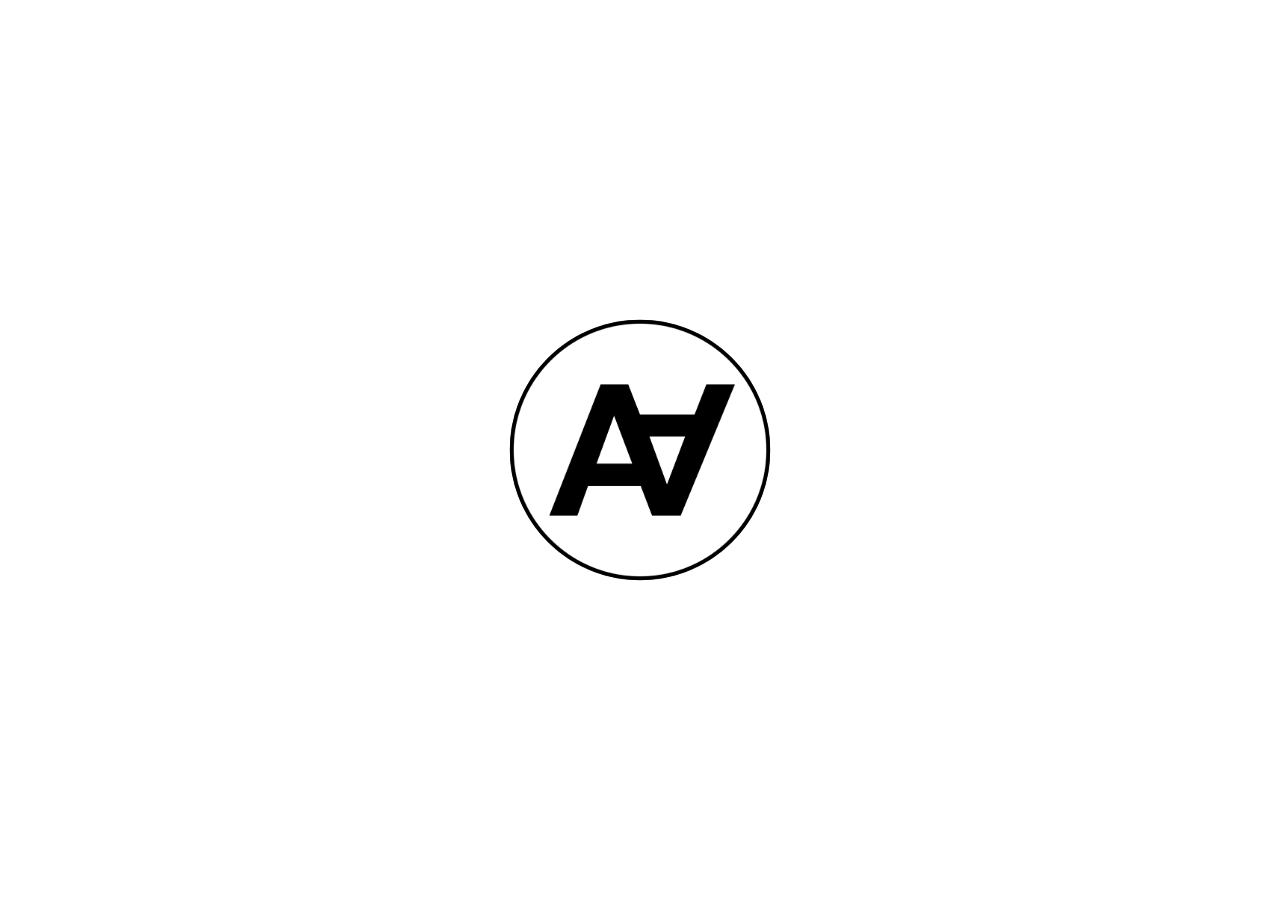
==== commit 8a0c8b98: "Update index.html" ====
--- a/index.html
+++ b/index.html
@@ -6,11 +6,10 @@
   <title>Антон Аванзато — Портретный фотограф в Казани</title>
   <meta name="description" content="Профессиональная портретная фотосессия в Казани. Создаю живые, атмосферные кадры для личного бренда и бизнеса. Более 250 реализованных проектов.">
 
-  <!-- Предзагрузка ресурсов -->
   <link rel="preconnect" href="https://fonts.googleapis.com">
   <link rel="preconnect" href="https://fonts.gstatic.com" crossorigin>
   
-  <!-- ВАЖНО: Предзагрузка логотипа -->
+  <!-- Предзагрузка логотипа -->
   <link rel="preload" as="image" href="preloader-logo.png">
   
   <!-- Предзагрузка первого слайда -->
@@ -117,120 +116,5 @@
   <div class="cover"></div>
 
   <div id="avz-wfolio-home">
-    <!-- Секция 1: Текст под обложкой (SEO H1) -->
-    <section class="avz-hero avz-reveal" id="avz-main-content">
-      <h1 class="avz-seo-heading">
-        <span class="avz-eyebrow">Портретный фотограф в Казани <span class="avz-visually-hidden"> - </span></span>
-        <span class="avz-title">
-            <span class="avz-title-line"><span class="avz-title-inner">Антон</span></span>
-            <span class="avz-title-line"><span class="avz-title-inner"><em>Аванзато</em></span></span>
-        </span>
-      </h1>
-      <p class="avz-hero-sub">Профессиональная портретная фотосессия в Казани. Создаю живые, атмосферные кадры для личного бренда и бизнеса. Более 250 реализованных проектов.</p>
-    </section>
+    <!-- Весь остальной контент страницы... -->
 
-    <!-- Секция 2: Бегущая строка -->
-    <div class="avz-ticker-wrap avz-reveal">
-      <div class="avz-ticker-track" id="avz-ticker"></div>
-    </div>
-
-    <!-- Секция 3: Портфолио (BENTO GRID) -->
-    <div class="avz-gallery-block">
-      <div class="avz-section-label avz-reveal">
-        <div class="dot"></div>
-        <h2 class="avz-portfolio-label">Portfolio</h2>
-        <div class="line"></div>
-      </div>
-
-      <section class="avz-gallery bento-layout" id="work">
-        <div class="avz-gallery-grid">
-          <a href="https://avanzato.ru/portrait-photosession" class="avz-gallery-item g1" data-delay="0">
-            <img src="https://i.wfolio.ru/x/cXPZPmu9lCw5tkRNat7JtyHjrPiZiclN/VJgIrluFLtZWGwzaT5FJ07DuSK__bTQA/WFY7UuJewr7NuAw643fd7xufByqQiszH/ZbRpBxjHARz1F-J079vCd2i8gji0nOQP/KVJAbtgEOyKRqmjQ7FfnFQ.jpg" alt="Профессиональная портретная фотосессия в Казани — Антон Аванзато" width="800" height="1000" loading="eager" decoding="async">
-            <div class="overlay"><div class="overlay-text"><h3>Портретная</h3><span>Индивидуальные съёмки</span></div></div>
-          </a>
-          <a href="https://avanzato.ru/reportazhnye-fotosessii" class="avz-gallery-item g2" data-delay="80">
-            <img src="https://i.wfolio.ru/x/cXPZPmu9lCw5tkRNat7JtyHjrPiZiclN/VJgIrluFLtZWGwzaT5FJ07DuSK__bTQA/al3z2K7cv1CJAzQ_-EIEolqIEJSSWaqP/i3FqXwy7ko9sTuMRaYqltZeux6Icr_vO.jpg" alt="Репортажная фотосъёмка мероприятий и событий в Казани" width="600" height="600" loading="lazy" decoding="async">
-            <div class="overlay"><div class="overlay-text"><h3>Репортаж</h3><span>Мероприятия</span></div></div>
-          </a>
-          <a href="https://avanzato.ru/product-portfolio" class="avz-gallery-item g3" data-delay="160">
-            <img src="https://i.wfolio.ru/x/XEFEvE-Nu381pOR4oV5MYYkCKAb7WEFi/2HxtdBnmmBUxFRl-bxvEKe5TBld7KBhR/_uH9pu2xBLrIBMhIHc4If6rMv6m2DtCS/vJPnRPfNtXpoi7ezVQgk-ox-hn8Qy5km/e_qQwpGspR0qUs46vw41cA.jpg" alt="Предметная фотосъёмка товаров в Казани — каталоги и маркетплейсы" width="600" height="600" loading="lazy" decoding="async">
-            <div class="overlay"><div class="overlay-text"><h3>Предметная</h3><span>Каталоги, маркетплейсы</span></div></div>
-          </a>
-          <a href="https://avanzato.ru/interiernoe-portfolio" class="avz-gallery-item g4" data-delay="80">
-            <img src="https://i.wfolio.ru/x/zfNWg0RActCaYvCdP8NS6h3QcKqIOO7I/oVCmpsR2A0_zCBuWQbm7dJYwNQ6ysoqE/TpaEb9QZvMei807TvGW2h_t-NBXMzDeP/SdvJvEswrvRiTddhUiBRlv91u4taz9_I/raCfsII-6FmZuONfAqHb7w.jpg" alt="Интерьерная фотосъёмка квартир и дизайн-интерьеров в Казани" width="1200" height="600" loading="lazy" decoding="async">
-            <div class="overlay"><div class="overlay-text"><h3>Интерьерная</h3><span>Недвижимость, дизайн</span></div></div>
-          </a>
-          <a href="https://avanzato.ru/video_shooting_kazan" class="avz-gallery-item g5" data-delay="160">
-            <img src="https://i.wfolio.ru/x/cXPZPmu9lCw5tkRNat7JtyHjrPiZiclN/VJgIrluFLtZWGwzaT5FJ07DuSK__bTQA/KQhfSNGgQwTIIsaDpSPAU9TP7gBudYdH/TFpukVkJAIN6QFpWeF6tNE8nEjKRGH8M/mNHQZHGkLqBeUqWOe23MvA.jpg" alt="Видеосъёмка в Казани — Reels и Stories для Instagram" width="600" height="600" loading="lazy" decoding="async">
-            <div class="overlay"><div class="overlay-text"><h3>Видео</h3><span>Reels, Stories</span></div></div>
-          </a>
-          <a href="https://avanzato.ru/architecture_shooting" class="avz-gallery-item g6" data-delay="0">
-            <img src="https://i.wfolio.ru/x/cXPZPmu9lCw5tkRNat7JtyHjrPiZiclN/VJgIrluFLtZWGwzaT5FJ07DuSK__bTQA/S6cv_dDap8Ndk0UFp_jvfHY1Kid1RDFv/5wrFmx6WwWFBTZ1Ctpj5r3z0c_6vT_P9/oRXcVIZYZC0sCYAWGQQutg.jpg" alt="Архитектурная фотосъёмка экстерьеров и фасадов в Казани" width="600" height="600" loading="lazy" decoding="async">
-            <div class="overlay"><div class="overlay-text"><h3>Архитектура</h3><span>Экстерьер, детали</span></div></div>
-          </a>
-          <a href="https://avanzato.ru/avtomobilnye-fotosessii" class="avz-gallery-item g7" data-delay="80">
-            <img src="https://i.wfolio.ru/x/zfNWg0RActCaYvCdP8NS6h3QcKqIOO7I/oVCmpsR2A0_zCBuWQbm7dJYwNQ6ysoqE/nNCmlyS0ijq83Xcw2K0DQfrmkSKsBri_/vIVHOfzffgZ7aJ4ozIdW1JypHQnNvBTj/woUdoSlHseskd6Lnr2eMgg.jpg" alt="Автомобильная фотосессия в Казани — съёмка авто для презентации" width="1200" height="600" loading="lazy" decoding="async">
-            <div class="overlay"><div class="overlay-text"><h3>Автомобильная</h3><span>Презентация, детали</span></div></div>
-          </a>
-        </div>
-      </section>
-    </div>
-
-    <!-- Секция 4: Обо мне -->
-    <section class="avz-about" id="about">
-      <div class="avz-about-img avz-reveal">
-        <img src="https://i.wfolio.ru/x/Dw15EIEu9iVN-sxH6OXdUpJRgftnR2-e/DYxgmb70rFOgqJNmQnOG_Rcg0br4_VTz/n-9GJAfjzMPtF1PiKgbr7OYf0ehFGtDO/uaS1vwEOFPgQNIeFABxaY7tD_mOwY3IB/g0gsLpki0hc7XIIc_AgnFJzuW820II33/R5idUXrJsBQ.png" alt="Антон Аванзато — профессиональный портретный фотограф в Казани" width="800" height="1000" loading="lazy" decoding="async">
-      </div>
-      <div class="avz-reveal">
-        <span class="avz-label">Обо мне</span>
-        <h2 class="avz-about-heading">Больше чем<br>просто фото</h2>
-        <p class="avz-body-copy">Я занимаюсь профессиональной портретной фотографией в Казани с 2019 года. Для меня портрет — это способ зафиксировать не просто внешность, а ваш характер, настроение и уникальную историю.</p>
-        <p class="avz-body-copy">Мои работы отмечены международными премиями 500px, Agora Awards, 35awards, <a href="https://2024.portfolioaward.com/#section-19006157" target="_blank" rel="noopener noreferrer" class="avz-inline-link">Portfolio Award</a>, а также опубликованы в книге <a href="https://avanzato.ru/nagrada-the-place-economy" target="_blank" rel="noopener noreferrer" class="avz-inline-link">The Place Economy® Vol.3</a>.</p>
-        <div class="avz-stats">
-          <div><span class="avz-stat-number avz-counter" data-target="250" data-suffix="+">0</span><span class="avz-stat-label">Съёмок</span></div>
-          <div><span class="avz-stat-number avz-counter" data-target="2019" data-suffix="">0</span><span class="avz-stat-label">Год старта</span></div>
-          <div><span class="avz-stat-number avz-counter" data-target="5" data-suffix="">0</span><span class="avz-stat-label">Наград</span></div>
-        </div>
-      </div>
-    </section>
-
-    <!-- Секция 5: Преимущества -->
-    <section class="avz-advantages">
-      <div class="avz-section-header avz-reveal">
-        <span class="avz-label">Преимущества</span>
-        <h2 class="avz-advantages-title">Почему выбирают меня?</h2>
-      </div>
-      <div class="avz-adv-grid">
-        <div class="avz-adv-item avz-reveal"><span class="material-symbols-outlined icon" aria-hidden="true">auto_awesome</span><h3>Живые эмоции</h3><p>Атмосферные портреты без постановочной натянутости.</p></div>
-        <div class="avz-adv-item avz-reveal"><span class="material-symbols-outlined icon" aria-hidden="true">self_care</span><h3>Помощь в позировании</h3><p>Помогаю расслабиться, съёмка без стресса даже для новичков.</p></div>
-        <div class="avz-adv-item avz-reveal"><span class="material-symbols-outlined icon" aria-hidden="true">palette</span><h3>Ретушь High-End</h3><p>Профессиональная обработка с сохранением естественности.</p></div>
-        <div class="avz-adv-item avz-reveal"><span class="material-symbols-outlined icon" aria-hidden="true">location_on</span><h3>Любые локации</h3><p>Студии, улицы Казани или выезд в другие города.</p></div>
-      </div>
-    </section>
-
-    <!-- Секция 6: CTA -->
-    <section class="avz-cta" id="contact">
-      <h2 class="avz-reveal avz-cta-heading">Давайте создадим<br>ваш визуальный контент.</h2>
-      <div class="avz-btn-container avz-reveal">
-        <a href="https://avanzato.ru/contacts" class="avz-btn">Обсудить проект</a>
-        <a href="https://avanzato.ru/price" class="avz-btn avz-btn-outline">Посмотреть цены</a>
-      </div>
-    </section>
-
-    <!-- Футер -->
-    <footer class="avz-footer">
-      <div class="avz-footer-inner">
-        <div class="avz-copy">© 2026 Антон Аванзато</div>
-        <div class="avz-socials">
-          <a href="https://www.instagram.com/avanzato/" target="_blank" rel="noopener noreferrer">Instagram</a>
-          <a href="https://t.me/avanzato" target="_blank" rel="noopener noreferrer">Telegram</a>
-          <a href="https://www.behance.net/avanzato" target="_blank" rel="noopener noreferrer">Behance</a>
-        </div>
-      </div>
-    </footer>
-  </div>
-
-  <script src="main.js"></script>
-</body>
-</html>
-
--- a/style.css
+++ b/style.css
@@ -11,8 +11,6 @@
   -webkit-font-smoothing: antialiased;
   -moz-osx-font-smoothing: grayscale;
   overflow-x: hidden;
-  /* ОПТИМИЗАЦИЯ: Предотвращаем мигание текста при загрузке шрифтов */
-  text-rendering: optimizeLegibility;
 }
 
 @supports (-webkit-touch-callout: none) {
@@ -34,7 +32,6 @@
   font-family: 'Rubik', sans-serif !important;
 }
 
-/* Основной текст — явное наследование Jost */
 p,
 .avz-hero-sub,
 .avz-body-copy,
@@ -404,7 +401,7 @@
 
 #avz-preloader.avz-hide {
   opacity: 0;
-  pointer-events: none;
+  pointer-events: none; /* Ключевой момент: позволяет кликать сквозь */
 }
 
 #avz-preloader .avz-ring,
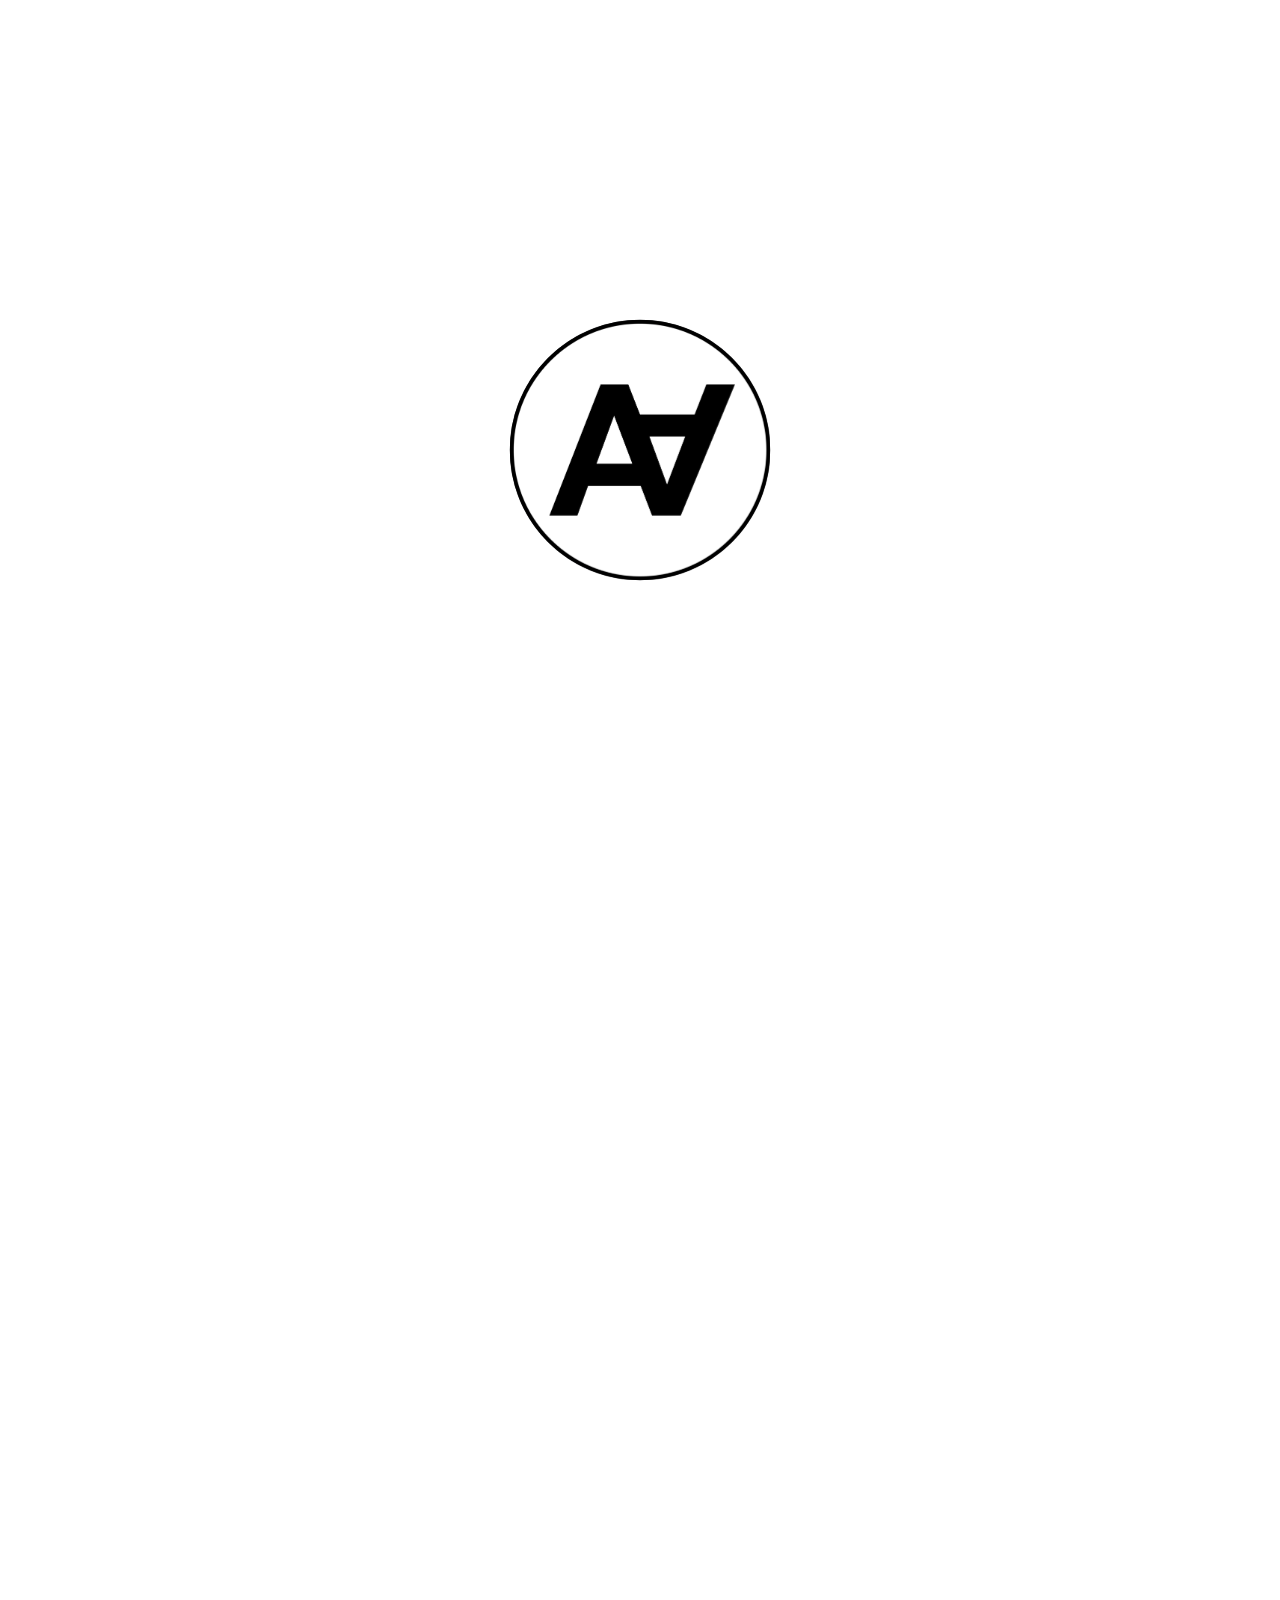
==== commit c3142ec5: "Update index.html" ====
--- a/index.html
+++ b/index.html
@@ -9,7 +9,7 @@
   <link rel="preconnect" href="https://fonts.googleapis.com">
   <link rel="preconnect" href="https://fonts.gstatic.com" crossorigin>
   
-  <!-- Предзагрузка логотипа -->
+  <!-- Предзагрузка логотипа прелоадера -->
   <link rel="preload" as="image" href="preloader-logo.png">
   
   <!-- Предзагрузка первого слайда -->
@@ -104,7 +104,7 @@
 </head>
 <body>
 
-  <!-- Прелоадер -->
+  <!-- Прелоадер (заставка) -->
   <div id="avz-preloader" aria-hidden="true">
     <svg class="avz-ring" viewBox="0 0 300 300" aria-hidden="true">
       <circle cx="150" cy="150" r="148.5" fill="none" stroke="#1d1d1f" stroke-width="3" vector-effect="non-scaling-stroke" pathLength="1" stroke-dasharray="1" stroke-dashoffset="1"/>
@@ -116,5 +116,121 @@
   <div class="cover"></div>
 
   <div id="avz-wfolio-home">
-    <!-- Весь остальной контент страницы... -->
-
+
+    <!-- Секция 1: Текст под обложкой (SEO H1) -->
+    <section class="avz-hero avz-reveal" id="avz-main-content">
+      <h1 class="avz-seo-heading">
+        <span class="avz-eyebrow">Портретный фотограф в Казани <span class="avz-visually-hidden"> - </span></span>
+        <span class="avz-title">
+            <span class="avz-title-line"><span class="avz-title-inner">Антон</span></span>
+            <span class="avz-title-line"><span class="avz-title-inner"><em>Аванзато</em></span></span>
+        </span>
+      </h1>
+      <p class="avz-hero-sub">Профессиональная портретная фотосессия в Казани. Создаю живые, атмосферные кадры для личного бренда и бизнеса. Более 250 реализованных проектов.</p>
+    </section>
+
+    <!-- Секция 2: Бегущая строка -->
+    <div class="avz-ticker-wrap avz-reveal">
+      <div class="avz-ticker-track" id="avz-ticker"></div>
+    </div>
+
+    <!-- Секция 3: Портфолио (BENTO GRID) -->
+    <div class="avz-gallery-block">
+      <div class="avz-section-label avz-reveal">
+        <div class="dot"></div>
+        <h2 class="avz-portfolio-label">Portfolio</h2>
+        <div class="line"></div>
+      </div>
+
+      <section class="avz-gallery bento-layout" id="work">
+        <div class="avz-gallery-grid">
+          <a href="https://avanzato.ru/portrait-photosession" class="avz-gallery-item g1" data-delay="0">
+            <img src="https://i.wfolio.ru/x/cXPZPmu9lCw5tkRNat7JtyHjrPiZiclN/VJgIrluFLtZWGwzaT5FJ07DuSK__bTQA/WFY7UuJewr7NuAw643fd7xufByqQiszH/ZbRpBxjHARz1F-J079vCd2i8gji0nOQP/KVJAbtgEOyKRqmjQ7FfnFQ.jpg" alt="Профессиональная портретная фотосессия в Казани — Антон Аванзато" width="800" height="1000" loading="eager" decoding="async">
+            <div class="overlay"><div class="overlay-text"><h3>Портретная</h3><span>Индивидуальные съёмки</span></div></div>
+          </a>
+          <a href="https://avanzato.ru/reportazhnye-fotosessii" class="avz-gallery-item g2" data-delay="80">
+            <img src="https://i.wfolio.ru/x/cXPZPmu9lCw5tkRNat7JtyHjrPiZiclN/VJgIrluFLtZWGwzaT5FJ07DuSK__bTQA/al3z2K7cv1CJAzQ_-EIEolqIEJSSWaqP/i3FqXwy7ko9sTuMRaYqltZeux6Icr_vO.jpg" alt="Репортажная фотосъёмка мероприятий и событий в Казани" width="600" height="600" loading="lazy" decoding="async">
+            <div class="overlay"><div class="overlay-text"><h3>Репортаж</h3><span>Мероприятия</span></div></div>
+          </a>
+          <a href="https://avanzato.ru/product-portfolio" class="avz-gallery-item g3" data-delay="160">
+            <img src="https://i.wfolio.ru/x/XEFEvE-Nu381pOR4oV5MYYkCKAb7WEFi/2HxtdBnmmBUxFRl-bxvEKe5TBld7KBhR/_uH9pu2xBLrIBMhIHc4If6rMv6m2DtCS/vJPnRPfNtXpoi7ezVQgk-ox-hn8Qy5km/e_qQwpGspR0qUs46vw41cA.jpg" alt="Предметная фотосъёмка товаров в Казани — каталоги и маркетплейсы" width="600" height="600" loading="lazy" decoding="async">
+            <div class="overlay"><div class="overlay-text"><h3>Предметная</h3><span>Каталоги, маркетплейсы</span></div></div>
+          </a>
+          <a href="https://avanzato.ru/interiernoe-portfolio" class="avz-gallery-item g4" data-delay="80">
+            <img src="https://i.wfolio.ru/x/zfNWg0RActCaYvCdP8NS6h3QcKqIOO7I/oVCmpsR2A0_zCBuWQbm7dJYwNQ6ysoqE/TpaEb9QZvMei807TvGW2h_t-NBXMzDeP/SdvJvEswrvRiTddhUiBRlv91u4taz9_I/raCfsII-6FmZuONfAqHb7w.jpg" alt="Интерьерная фотосъёмка квартир и дизайн-интерьеров в Казани" width="1200" height="600" loading="lazy" decoding="async">
+            <div class="overlay"><div class="overlay-text"><h3>Интерьерная</h3><span>Недвижимость, дизайн</span></div></div>
+          </a>
+          <a href="https://avanzato.ru/video_shooting_kazan" class="avz-gallery-item g5" data-delay="160">
+            <img src="https://i.wfolio.ru/x/cXPZPmu9lCw5tkRNat7JtyHjrPiZiclN/VJgIrluFLtZWGwzaT5FJ07DuSK__bTQA/KQhfSNGgQwTIIsaDpSPAU9TP7gBudYdH/TFpukVkJAIN6QFpWeF6tNE8nEjKRGH8M/mNHQZHGkLqBeUqWOe23MvA.jpg" alt="Видеосъёмка в Казани — Reels и Stories для Instagram" width="600" height="600" loading="lazy" decoding="async">
+            <div class="overlay"><div class="overlay-text"><h3>Видео</h3><span>Reels, Stories</span></div></div>
+          </a>
+          <a href="https://avanzato.ru/architecture_shooting" class="avz-gallery-item g6" data-delay="0">
+            <img src="https://i.wfolio.ru/x/cXPZPmu9lCw5tkRNat7JtyHjrPiZiclN/VJgIrluFLtZWGwzaT5FJ07DuSK__bTQA/S6cv_dDap8Ndk0UFp_jvfHY1Kid1RDFv/5wrFmx6WwWFBTZ1Ctpj5r3z0c_6vT_P9/oRXcVIZYZC0sCYAWGQQutg.jpg" alt="Архитектурная фотосъёмка экстерьеров и фасадов в Казани" width="600" height="600" loading="lazy" decoding="async">
+            <div class="overlay"><div class="overlay-text"><h3>Архитектура</h3><span>Экстерьер, детали</span></div></div>
+          </a>
+          <a href="https://avanzato.ru/avtomobilnye-fotosessii" class="avz-gallery-item g7" data-delay="80">
+            <img src="https://i.wfolio.ru/x/zfNWg0RActCaYvCdP8NS6h3QcKqIOO7I/oVCmpsR2A0_zCBuWQbm7dJYwNQ6ysoqE/nNCmlyS0ijq83Xcw2K0DQfrmkSKsBri_/vIVHOfzffgZ7aJ4ozIdW1JypHQnNvBTj/woUdoSlHseskd6Lnr2eMgg.jpg" alt="Автомобильная фотосессия в Казани — съёмка авто для презентации" width="1200" height="600" loading="lazy" decoding="async">
+            <div class="overlay"><div class="overlay-text"><h3>Автомобильная</h3><span>Презентация, детали</span></div></div>
+          </a>
+        </div>
+      </section>
+    </div>
+
+    <!-- Секция 4: Обо мне -->
+    <section class="avz-about" id="about">
+      <div class="avz-about-img avz-reveal">
+        <img src="https://i.wfolio.ru/x/Dw15EIEu9iVN-sxH6OXdUpJRgftnR2-e/DYxgmb70rFOgqJNmQnOG_Rcg0br4_VTz/n-9GJAfjzMPtF1PiKgbr7OYf0ehFGtDO/uaS1vwEOFPgQNIeFABxaY7tD_mOwY3IB/g0gsLpki0hc7XIIc_AgnFJzuW820II33/R5idUXrJsBQ.png" alt="Антон Аванзато — профессиональный портретный фотограф в Казани" width="800" height="1000" loading="lazy" decoding="async">
+      </div>
+      <div class="avz-reveal">
+        <span class="avz-label">Обо мне</span>
+        <h2 class="avz-about-heading">Больше чем<br>просто фото</h2>
+        <p class="avz-body-copy">Я занимаюсь профессиональной портретной фотографией в Казани с 2019 года. Для меня портрет — это способ зафиксировать не просто внешность, а ваш характер, настроение и уникальную историю.</p>
+        <p class="avz-body-copy">Мои работы отмечены международными премиями 500px, Agora Awards, 35awards, <a href="https://2024.portfolioaward.com/#section-19006157" target="_blank" rel="noopener noreferrer" class="avz-inline-link">Portfolio Award</a>, а также опубликованы в книге <a href="https://avanzato.ru/nagrada-the-place-economy" target="_blank" rel="noopener noreferrer" class="avz-inline-link">The Place Economy® Vol.3</a>.</p>
+        <div class="avz-stats">
+          <div><span class="avz-stat-number avz-counter" data-target="250" data-suffix="+">0</span><span class="avz-stat-label">Съёмок</span></div>
+          <div><span class="avz-stat-number avz-counter" data-target="2019" data-suffix="">0</span><span class="avz-stat-label">Год старта</span></div>
+          <div><span class="avz-stat-number avz-counter" data-target="5" data-suffix="">0</span><span class="avz-stat-label">Наград</span></div>
+        </div>
+      </div>
+    </section>
+
+    <!-- Секция 5: Преимущества -->
+    <section class="avz-advantages">
+      <div class="avz-section-header avz-reveal">
+        <span class="avz-label">Преимущества</span>
+        <h2 class="avz-advantages-title">Почему выбирают меня?</h2>
+      </div>
+      <div class="avz-adv-grid">
+        <div class="avz-adv-item avz-reveal"><span class="material-symbols-outlined icon" aria-hidden="true">auto_awesome</span><h3>Живые эмоции</h3><p>Атмосферные портреты без постановочной натянутости.</p></div>
+        <div class="avz-adv-item avz-reveal"><span class="material-symbols-outlined icon" aria-hidden="true">self_care</span><h3>Помощь в позировании</h3><p>Помогаю расслабиться, съёмка без стресса даже для новичков.</p></div>
+        <div class="avz-adv-item avz-reveal"><span class="material-symbols-outlined icon" aria-hidden="true">palette</span><h3>Ретушь High-End</h3><p>Профессиональная обработка с сохранением естественности.</p></div>
+        <div class="avz-adv-item avz-reveal"><span class="material-symbols-outlined icon" aria-hidden="true">location_on</span><h3>Любые локации</h3><p>Студии, улицы Казани или выезд в другие города.</p></div>
+      </div>
+    </section>
+
+    <!-- Секция 6: CTA -->
+    <section class="avz-cta" id="contact">
+      <h2 class="avz-reveal avz-cta-heading">Давайте создадим<br>ваш визуальный контент.</h2>
+      <div class="avz-btn-container avz-reveal">
+        <a href="https://avanzato.ru/contacts" class="avz-btn">Обсудить проект</a>
+        <a href="https://avanzato.ru/price" class="avz-btn avz-btn-outline">Посмотреть цены</a>
+      </div>
+    </section>
+
+    <!-- Футер -->
+    <footer class="avz-footer">
+      <div class="avz-footer-inner">
+        <div class="avz-copy">© 2026 Антон Аванзато</div>
+        <div class="avz-socials">
+          <a href="https://www.instagram.com/avanzato/" target="_blank" rel="noopener noreferrer">Instagram</a>
+          <a href="https://t.me/avanzato" target="_blank" rel="noopener noreferrer">Telegram</a>
+          <a href="https://www.behance.net/avanzato" target="_blank" rel="noopener noreferrer">Behance</a>
+        </div>
+      </div>
+    </footer>
+  </div>
+
+  <script src="main.js"></script>
+</body>
+</html>
+
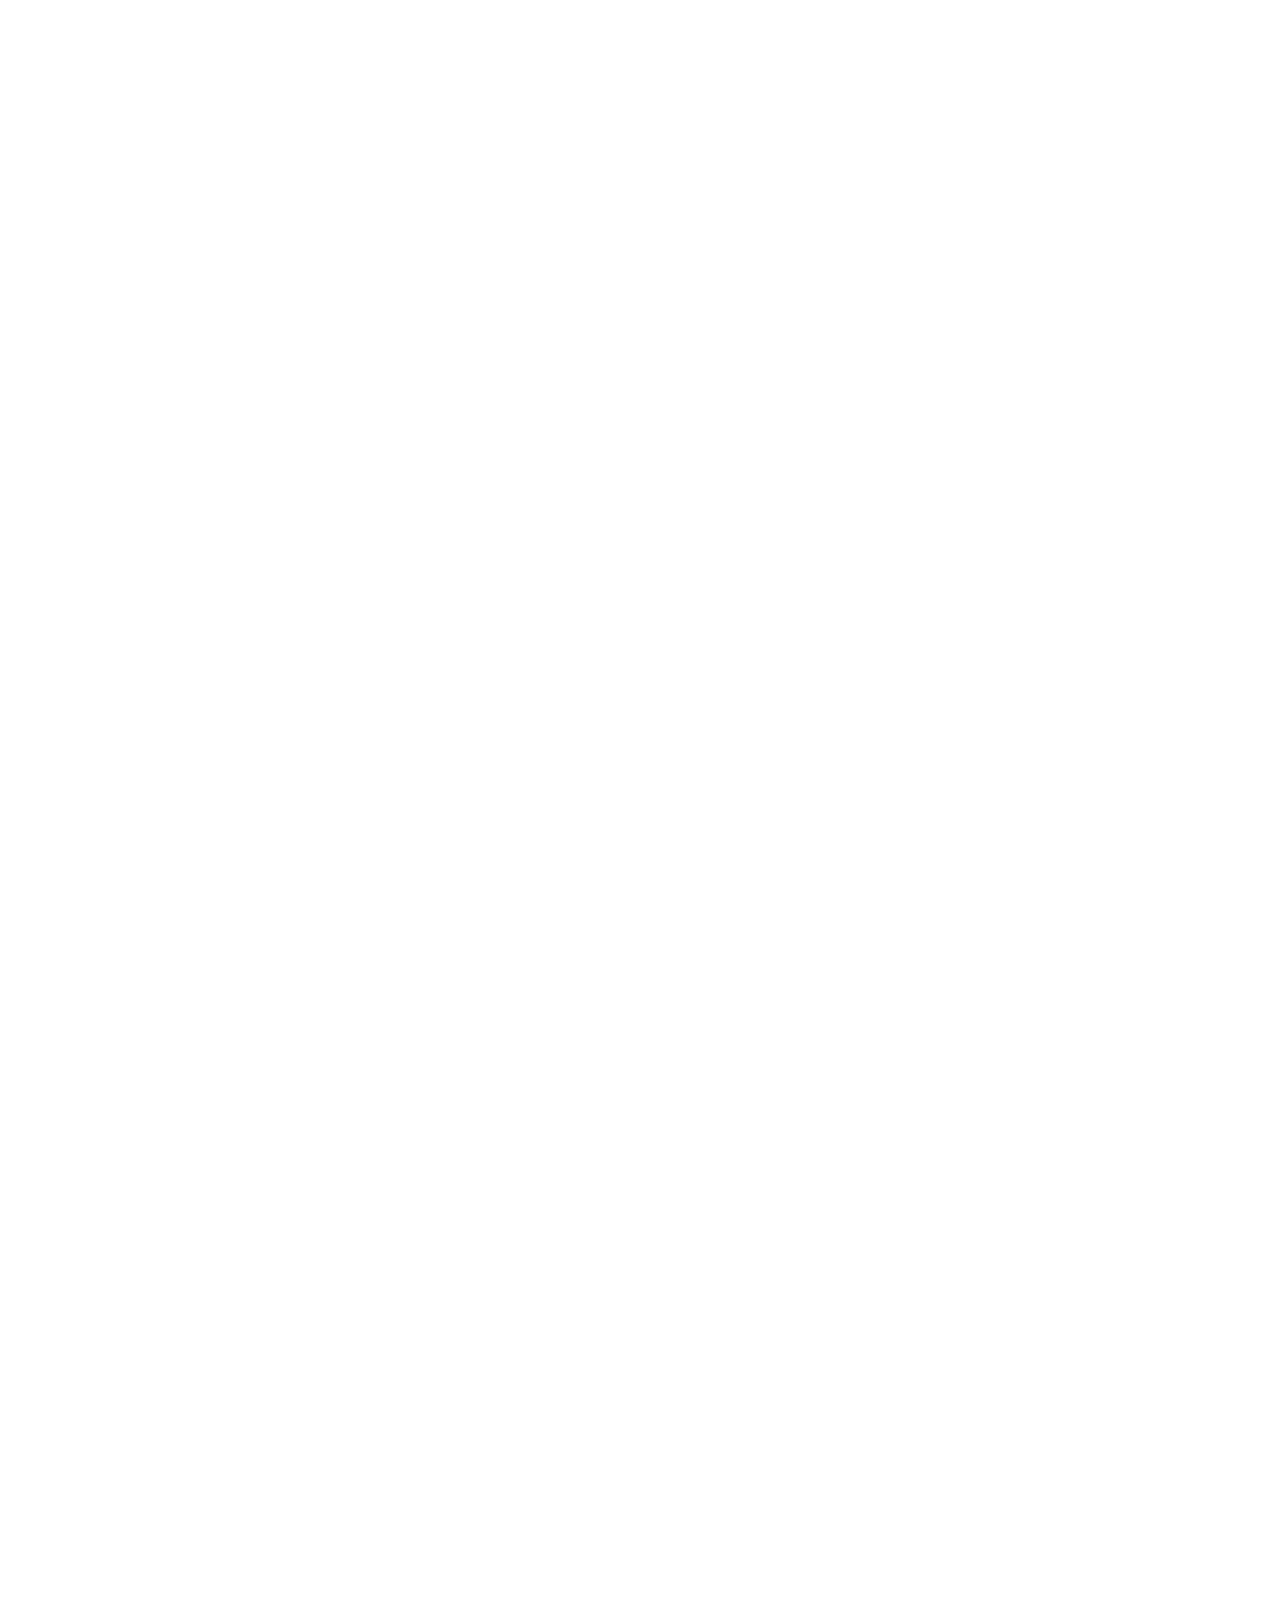
==== commit 483b0d99: "Update index.html" ====
--- a/index.html
+++ b/index.html
@@ -9,10 +9,7 @@
   <link rel="preconnect" href="https://fonts.googleapis.com">
   <link rel="preconnect" href="https://fonts.gstatic.com" crossorigin>
   
-  <!-- Предзагрузка логотипа прелоадера -->
   <link rel="preload" as="image" href="preloader-logo.png">
-  
-  <!-- Предзагрузка первого слайда -->
   <link rel="preload" as="image" href="https://i.wfolio.ru/x/D48ScH1DA6jxU_uSH-Or-C0cJClpP-QP/lEAL128xEMPGM2o_rKw_kMPHKR9vAJ80/0iOfLIevPMpQ5_FG6MKDcOvPHY4SciP2/3v8wcPhlNjoUHJY_x1F9BPd62xOsM5O1/85ZWb6dYFgT9b33H3IG1ng.jpg">
 
   <link href="https://fonts.googleapis.com/css2?family=Jost:ital,wght@0,100..900;1,100..900&family=Rubik:ital,wght@0,300..900;1,300..900&family=Material+Symbols+Outlined:opsz,wght,FILL,GRAD@24,300,0,0&display=swap" rel="stylesheet">
@@ -70,24 +67,9 @@
         "provider": { "@id": "https://avanzato.ru/#photographer" },
         "areaServed": { "@type": "City", "name": "Казань" },
         "offers": [
-          {
-            "@type": "Offer",
-            "name": "Пакет Стандарт",
-            "price": "14900",
-            "priceCurrency": "RUB"
-          },
-          {
-            "@type": "Offer",
-            "name": "Пакет Расширенный",
-            "price": "19900",
-            "priceCurrency": "RUB"
-          },
-          {
-            "@type": "Offer",
-            "name": "Пакет Премиум",
-            "price": "32000",
-            "priceCurrency": "RUB"
-          }
+          { "@type": "Offer", "name": "Пакет Стандарт", "price": "14900", "priceCurrency": "RUB" },
+          { "@type": "Offer", "name": "Пакет Расширенный", "price": "19900", "priceCurrency": "RUB" },
+          { "@type": "Offer", "name": "Пакет Премиум", "price": "32000", "priceCurrency": "RUB" }
         ]
       },
       {
@@ -104,7 +86,6 @@
 </head>
 <body>
 
-  <!-- Прелоадер (заставка) -->
   <div id="avz-preloader" aria-hidden="true">
     <svg class="avz-ring" viewBox="0 0 300 300" aria-hidden="true">
       <circle cx="150" cy="150" r="148.5" fill="none" stroke="#1d1d1f" stroke-width="3" vector-effect="non-scaling-stroke" pathLength="1" stroke-dasharray="1" stroke-dashoffset="1"/>
@@ -117,7 +98,7 @@
 
   <div id="avz-wfolio-home">
 
-    <!-- Секция 1: Текст под обложкой (SEO H1) -->
+    <!-- Секция 1: Hero -->
     <section class="avz-hero avz-reveal" id="avz-main-content">
       <h1 class="avz-seo-heading">
         <span class="avz-eyebrow">Портретный фотограф в Казани <span class="avz-visually-hidden"> - </span></span>
@@ -134,11 +115,11 @@
       <div class="avz-ticker-track" id="avz-ticker"></div>
     </div>
 
-    <!-- Секция 3: Портфолио (BENTO GRID) -->
+    <!-- Секция 3: Портфолио -->
     <div class="avz-gallery-block">
       <div class="avz-section-label avz-reveal">
         <div class="dot"></div>
-        <h2 class="avz-portfolio-label">Portfolio</h2>
+        <div class="avz-reveal-mask"><span class="avz-mask-inner"><h2 class="avz-portfolio-label">Portfolio</h2></span></div>
         <div class="line"></div>
       </div>
 
@@ -183,7 +164,7 @@
       </div>
       <div class="avz-reveal">
         <span class="avz-label">Обо мне</span>
-        <h2 class="avz-about-heading">Больше чем<br>просто фото</h2>
+        <div class="avz-reveal-mask"><span class="avz-mask-inner"><h2 class="avz-about-heading">Больше чем<br>просто фото</h2></span></div>
         <p class="avz-body-copy">Я занимаюсь профессиональной портретной фотографией в Казани с 2019 года. Для меня портрет — это способ зафиксировать не просто внешность, а ваш характер, настроение и уникальную историю.</p>
         <p class="avz-body-copy">Мои работы отмечены международными премиями 500px, Agora Awards, 35awards, <a href="https://2024.portfolioaward.com/#section-19006157" target="_blank" rel="noopener noreferrer" class="avz-inline-link">Portfolio Award</a>, а также опубликованы в книге <a href="https://avanzato.ru/nagrada-the-place-economy" target="_blank" rel="noopener noreferrer" class="avz-inline-link">The Place Economy® Vol.3</a>.</p>
         <div class="avz-stats">
@@ -198,7 +179,7 @@
     <section class="avz-advantages">
       <div class="avz-section-header avz-reveal">
         <span class="avz-label">Преимущества</span>
-        <h2 class="avz-advantages-title">Почему выбирают меня?</h2>
+        <div class="avz-reveal-mask"><span class="avz-mask-inner"><h2 class="avz-advantages-title">Почему выбирают меня?</h2></span></div>
       </div>
       <div class="avz-adv-grid">
         <div class="avz-adv-item avz-reveal"><span class="material-symbols-outlined icon" aria-hidden="true">auto_awesome</span><h3>Живые эмоции</h3><p>Атмосферные портреты без постановочной натянутости.</p></div>
@@ -210,7 +191,7 @@
 
     <!-- Секция 6: CTA -->
     <section class="avz-cta" id="contact">
-      <h2 class="avz-reveal avz-cta-heading">Давайте создадим<br>ваш визуальный контент.</h2>
+      <div class="avz-reveal-mask avz-reveal"><span class="avz-mask-inner"><h2 class="avz-cta-heading">Давайте создадим<br>ваш визуальный контент.</h2></span></div>
       <div class="avz-btn-container avz-reveal">
         <a href="https://avanzato.ru/contacts" class="avz-btn">Обсудить проект</a>
         <a href="https://avanzato.ru/price" class="avz-btn avz-btn-outline">Посмотреть цены</a>
--- a/style.css
+++ b/style.css
@@ -214,10 +214,17 @@
   transform: translateY(0);
 }
 
-#avz-wfolio-home .avz-gallery-item img { width: 100%; height: 100%; object-fit: cover; display: block; filter: grayscale(1) brightness(0.92); transition: transform 0.8s cubic-bezier(0.25,0,0.25,1), filter 0.8s ease, opacity 0.6s ease; opacity: 0; }
+#avz-wfolio-home .avz-gallery-item img { 
+  width: 100%; height: 100%; object-fit: cover; display: block; 
+  filter: grayscale(1) brightness(0.92); 
+  transition: transform 0.8s cubic-bezier(0.25,0,0.25,1), filter 0.8s ease, opacity 0.6s ease; 
+  opacity: 0; 
+  transform: scale(1.08);
+  will-change: transform;
+}
 #avz-wfolio-home .avz-gallery-item img.loaded { opacity: 1; }
 #avz-wfolio-home .avz-gallery-item:hover { box-shadow: 0 28px 70px rgba(29,29,31,0.14); z-index: 2; }
-#avz-wfolio-home .avz-gallery-item:hover img { transform: scale(1.05); filter: grayscale(0) brightness(1); }
+#avz-wfolio-home .avz-gallery-item:hover img { transform: scale(1.12) !important; filter: grayscale(0) brightness(1); }
 
 #avz-wfolio-home .avz-gallery-item .overlay { position: absolute; inset: 0; background: linear-gradient(to top, rgba(0,0,0,0.7) 0%, rgba(0,0,0,0.1) 40%, transparent 100%); opacity: 0; transition: opacity 0.5s ease; display: flex; align-items: flex-end; padding: 24px; pointer-events: none; }
 #avz-wfolio-home .avz-gallery-item:hover .overlay { opacity: 1; }
@@ -271,6 +278,27 @@
 #avz-wfolio-home .avz-socials a, #avz-wfolio-home .avz-copy { font-size: 10px; letter-spacing: 2px; color: var(--gray); font-weight: 300; text-transform: uppercase; }
 #avz-wfolio-home .avz-socials a { transition: color 0.25s ease; }
 #avz-wfolio-home .avz-socials a:hover { color: var(--black); }
+
+/* === КИНЕМАТОГРАФИЧНЫЙ ВЫХОД ТЕКСТА (MASK REVEAL) === */
+.avz-reveal-mask {
+  overflow: hidden;
+  display: block;
+}
+
+.avz-reveal-mask .avz-mask-inner {
+  display: block;
+  transform: translateY(105%);
+  opacity: 0;
+  transition: transform 1s cubic-bezier(0.23, 1, 0.32, 1), opacity 0.8s ease;
+}
+
+.avz-reveal-mask.visible .avz-mask-inner {
+  transform: translateY(0);
+  opacity: 1;
+}
+
+.avz-reveal-mask:nth-child(2) .avz-mask-inner { transition-delay: 0.1s; }
+.avz-reveal-mask:nth-child(3) .avz-mask-inner { transition-delay: 0.2s; }
 
 /* АДАПТИВНОСТЬ */
 @media (max-width: 768px) {
@@ -332,6 +360,17 @@
   #avz-wfolio-home .avz-gallery-item .overlay { transition: none; }
   #avz-wfolio-home .slide { transition: none; }
   #avz-wfolio-home .avz-reveal { opacity: 1 !important; transform: none !important; }
+  
+  .avz-gallery-item img {
+    transform: scale(1) !important;
+    will-change: auto;
+  }
+  
+  .avz-reveal-mask .avz-mask-inner {
+    transform: translateY(0);
+    opacity: 1;
+    transition: none;
+  }
 }
 
 @keyframes avzTitleInner {
@@ -400,8 +439,10 @@
 }
 
 #avz-preloader.avz-hide {
-  opacity: 0;
-  pointer-events: none; /* Ключевой момент: позволяет кликать сквозь */
+  opacity: 0 !important;
+  pointer-events: none !important;
+  visibility: hidden !important;
+  transition: opacity 700ms ease, visibility 0s 700ms !important;
 }
 
 #avz-preloader .avz-ring,
@@ -436,6 +477,12 @@
 
 html.avz-loading, html.avz-loading body { overflow: hidden !important; }
 
+/* СТРАХОВКА: Если прелоадер скрыт, но скролл не разблокировался */
+#avz-preloader.avz-hide ~ #avz-wfolio-home,
+html:not(.avz-loading) body {
+  overflow: auto !important;
+}
+
 @media (prefers-reduced-motion: reduce) {
   #avz-preloader .avz-ring circle,
   #avz-preloader .avz-mono { animation-duration: 300ms; animation-delay: 0ms; }
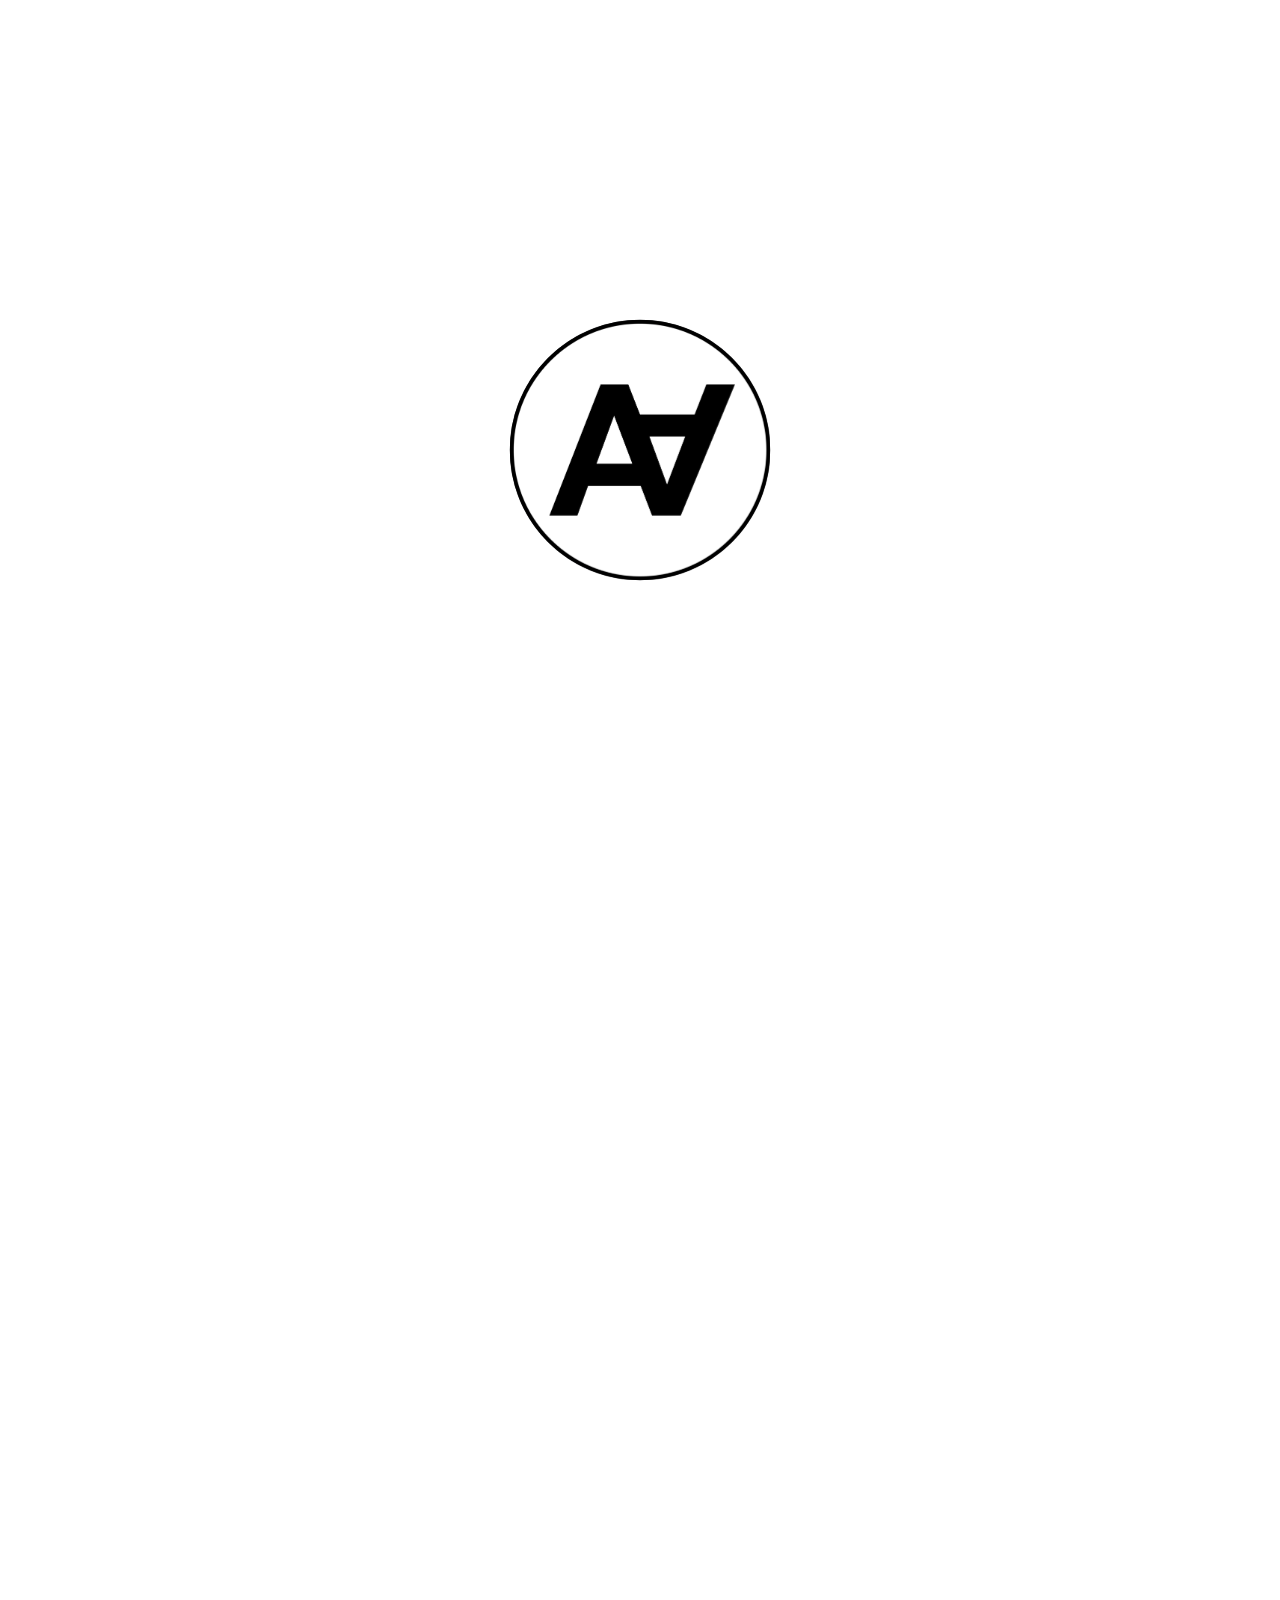
==== commit 19c4226b: "Update index.html" ====
--- a/index.html
+++ b/index.html
@@ -8,12 +8,9 @@
 
   <link rel="preconnect" href="https://fonts.googleapis.com">
   <link rel="preconnect" href="https://fonts.gstatic.com" crossorigin>
-  
   <link rel="preload" as="image" href="preloader-logo.png">
   <link rel="preload" as="image" href="https://i.wfolio.ru/x/D48ScH1DA6jxU_uSH-Or-C0cJClpP-QP/lEAL128xEMPGM2o_rKw_kMPHKR9vAJ80/0iOfLIevPMpQ5_FG6MKDcOvPHY4SciP2/3v8wcPhlNjoUHJY_x1F9BPd62xOsM5O1/85ZWb6dYFgT9b33H3IG1ng.jpg">
-
   <link href="https://fonts.googleapis.com/css2?family=Jost:ital,wght@0,100..900;1,100..900&family=Rubik:ital,wght@0,300..900;1,300..900&family=Material+Symbols+Outlined:opsz,wght,FILL,GRAD@24,300,0,0&display=swap" rel="stylesheet">
-
   <link rel="stylesheet" href="style.css">
 
   <script type="application/ld+json">
@@ -30,35 +27,13 @@
         "image": "https://i.wfolio.ru/x/Dw15EIEu9iVN-sxH6OXdUpJRgftnR2-e/DYxgmb70rFOgqJNmQnOG_Rcg0br4_VTz/n-9GJAfjzMPtF1PiKgbr7OYf0ehFGtDO/uaS1vwEOFPgQNIeFABxaY7tD_mOwY3IB/g0gsLpki0hc7XIIc_AgnFJzuW820II33/R5idUXrJsBQ.png",
         "jobTitle": "Портретный фотограф",
         "knowsAbout": ["Портретная фотография", "Мужской портрет", "Женский портрет", "Личный бренд", "Репортажная съёмка"],
-        "award": [
-          "Portfolio Award 2024 — 2 место, серия Репортаж",
-          "The Place Economy Vol.3 by Hoyne (Australia)",
-          "500px Awards",
-          "Agora Awards",
-          "35awards"
-        ],
-        "address": {
-          "@type": "PostalAddress",
-          "addressLocality": "Казань",
-          "addressRegion": "Республика Татарстан",
-          "addressCountry": "RU"
-        },
-        "geo": {
-          "@type": "GeoCoordinates",
-          "latitude": 55.7887,
-          "longitude": 49.1221
-        },
-        "areaServed": [
-          { "@type": "City", "name": "Казань" },
-          { "@type": "City", "name": "Москва" }
-        ],
+        "award": ["Portfolio Award 2024 — 2 место, серия Репортаж", "The Place Economy Vol.3 by Hoyne (Australia)", "500px Awards", "Agora Awards", "35awards"],
+        "address": { "@type": "PostalAddress", "addressLocality": "Казань", "addressRegion": "Республика Татарстан", "addressCountry": "RU" },
+        "geo": { "@type": "GeoCoordinates", "latitude": 55.7887, "longitude": 49.1221 },
+        "areaServed": [{ "@type": "City", "name": "Казань" }, { "@type": "City", "name": "Москва" }],
         "priceRange": "₽₽",
         "email": "antonioavanzato@gmail.com",
-        "sameAs": [
-          "https://www.behance.net/avanzato",
-          "https://t.me/avanzato",
-          "https://2024.portfolioaward.com/#section-19006157"
-        ]
+        "sameAs": ["https://www.behance.net/avanzato", "https://t.me/avanzato", "https://2024.portfolioaward.com/#section-19006157"]
       },
       {
         "@type": "Service",
@@ -87,9 +62,7 @@
 <body>
 
   <div id="avz-preloader" aria-hidden="true">
-    <svg class="avz-ring" viewBox="0 0 300 300" aria-hidden="true">
-      <circle cx="150" cy="150" r="148.5" fill="none" stroke="#1d1d1f" stroke-width="3" vector-effect="non-scaling-stroke" pathLength="1" stroke-dasharray="1" stroke-dashoffset="1"/>
-    </svg>
+    <svg class="avz-ring" viewBox="0 0 300 300" aria-hidden="true"><circle cx="150" cy="150" r="148.5" fill="none" stroke="#1d1d1f" stroke-width="3" vector-effect="non-scaling-stroke" pathLength="1" stroke-dasharray="1" stroke-dashoffset="1"/></svg>
     <div class="avz-mono"></div>
   </div>
   <script>document.documentElement.classList.add('avz-loading');</script>
@@ -98,7 +71,6 @@
 
   <div id="avz-wfolio-home">
 
-    <!-- Секция 1: Hero -->
     <section class="avz-hero avz-reveal" id="avz-main-content">
       <h1 class="avz-seo-heading">
         <span class="avz-eyebrow">Портретный фотограф в Казани <span class="avz-visually-hidden"> - </span></span>
@@ -110,60 +82,38 @@
       <p class="avz-hero-sub">Профессиональная портретная фотосессия в Казани. Создаю живые, атмосферные кадры для личного бренда и бизнеса. Более 250 реализованных проектов.</p>
     </section>
 
-    <!-- Секция 2: Бегущая строка -->
     <div class="avz-ticker-wrap avz-reveal">
       <div class="avz-ticker-track" id="avz-ticker"></div>
     </div>
 
-    <!-- Секция 3: Портфолио -->
     <div class="avz-gallery-block">
       <div class="avz-section-label avz-reveal">
         <div class="dot"></div>
+        <!-- УБРАН avz-reveal, оставлена только маска -->
         <div class="avz-reveal-mask"><span class="avz-mask-inner"><h2 class="avz-portfolio-label">Portfolio</h2></span></div>
         <div class="line"></div>
       </div>
 
       <section class="avz-gallery bento-layout" id="work">
         <div class="avz-gallery-grid">
-          <a href="https://avanzato.ru/portrait-photosession" class="avz-gallery-item g1" data-delay="0">
-            <img src="https://i.wfolio.ru/x/cXPZPmu9lCw5tkRNat7JtyHjrPiZiclN/VJgIrluFLtZWGwzaT5FJ07DuSK__bTQA/WFY7UuJewr7NuAw643fd7xufByqQiszH/ZbRpBxjHARz1F-J079vCd2i8gji0nOQP/KVJAbtgEOyKRqmjQ7FfnFQ.jpg" alt="Профессиональная портретная фотосессия в Казани — Антон Аванзато" width="800" height="1000" loading="eager" decoding="async">
-            <div class="overlay"><div class="overlay-text"><h3>Портретная</h3><span>Индивидуальные съёмки</span></div></div>
-          </a>
-          <a href="https://avanzato.ru/reportazhnye-fotosessii" class="avz-gallery-item g2" data-delay="80">
-            <img src="https://i.wfolio.ru/x/cXPZPmu9lCw5tkRNat7JtyHjrPiZiclN/VJgIrluFLtZWGwzaT5FJ07DuSK__bTQA/al3z2K7cv1CJAzQ_-EIEolqIEJSSWaqP/i3FqXwy7ko9sTuMRaYqltZeux6Icr_vO.jpg" alt="Репортажная фотосъёмка мероприятий и событий в Казани" width="600" height="600" loading="lazy" decoding="async">
-            <div class="overlay"><div class="overlay-text"><h3>Репортаж</h3><span>Мероприятия</span></div></div>
-          </a>
-          <a href="https://avanzato.ru/product-portfolio" class="avz-gallery-item g3" data-delay="160">
-            <img src="https://i.wfolio.ru/x/XEFEvE-Nu381pOR4oV5MYYkCKAb7WEFi/2HxtdBnmmBUxFRl-bxvEKe5TBld7KBhR/_uH9pu2xBLrIBMhIHc4If6rMv6m2DtCS/vJPnRPfNtXpoi7ezVQgk-ox-hn8Qy5km/e_qQwpGspR0qUs46vw41cA.jpg" alt="Предметная фотосъёмка товаров в Казани — каталоги и маркетплейсы" width="600" height="600" loading="lazy" decoding="async">
-            <div class="overlay"><div class="overlay-text"><h3>Предметная</h3><span>Каталоги, маркетплейсы</span></div></div>
-          </a>
-          <a href="https://avanzato.ru/interiernoe-portfolio" class="avz-gallery-item g4" data-delay="80">
-            <img src="https://i.wfolio.ru/x/zfNWg0RActCaYvCdP8NS6h3QcKqIOO7I/oVCmpsR2A0_zCBuWQbm7dJYwNQ6ysoqE/TpaEb9QZvMei807TvGW2h_t-NBXMzDeP/SdvJvEswrvRiTddhUiBRlv91u4taz9_I/raCfsII-6FmZuONfAqHb7w.jpg" alt="Интерьерная фотосъёмка квартир и дизайн-интерьеров в Казани" width="1200" height="600" loading="lazy" decoding="async">
-            <div class="overlay"><div class="overlay-text"><h3>Интерьерная</h3><span>Недвижимость, дизайн</span></div></div>
-          </a>
-          <a href="https://avanzato.ru/video_shooting_kazan" class="avz-gallery-item g5" data-delay="160">
-            <img src="https://i.wfolio.ru/x/cXPZPmu9lCw5tkRNat7JtyHjrPiZiclN/VJgIrluFLtZWGwzaT5FJ07DuSK__bTQA/KQhfSNGgQwTIIsaDpSPAU9TP7gBudYdH/TFpukVkJAIN6QFpWeF6tNE8nEjKRGH8M/mNHQZHGkLqBeUqWOe23MvA.jpg" alt="Видеосъёмка в Казани — Reels и Stories для Instagram" width="600" height="600" loading="lazy" decoding="async">
-            <div class="overlay"><div class="overlay-text"><h3>Видео</h3><span>Reels, Stories</span></div></div>
-          </a>
-          <a href="https://avanzato.ru/architecture_shooting" class="avz-gallery-item g6" data-delay="0">
-            <img src="https://i.wfolio.ru/x/cXPZPmu9lCw5tkRNat7JtyHjrPiZiclN/VJgIrluFLtZWGwzaT5FJ07DuSK__bTQA/S6cv_dDap8Ndk0UFp_jvfHY1Kid1RDFv/5wrFmx6WwWFBTZ1Ctpj5r3z0c_6vT_P9/oRXcVIZYZC0sCYAWGQQutg.jpg" alt="Архитектурная фотосъёмка экстерьеров и фасадов в Казани" width="600" height="600" loading="lazy" decoding="async">
-            <div class="overlay"><div class="overlay-text"><h3>Архитектура</h3><span>Экстерьер, детали</span></div></div>
-          </a>
-          <a href="https://avanzato.ru/avtomobilnye-fotosessii" class="avz-gallery-item g7" data-delay="80">
-            <img src="https://i.wfolio.ru/x/zfNWg0RActCaYvCdP8NS6h3QcKqIOO7I/oVCmpsR2A0_zCBuWQbm7dJYwNQ6ysoqE/nNCmlyS0ijq83Xcw2K0DQfrmkSKsBri_/vIVHOfzffgZ7aJ4ozIdW1JypHQnNvBTj/woUdoSlHseskd6Lnr2eMgg.jpg" alt="Автомобильная фотосессия в Казани — съёмка авто для презентации" width="1200" height="600" loading="lazy" decoding="async">
-            <div class="overlay"><div class="overlay-text"><h3>Автомобильная</h3><span>Презентация, детали</span></div></div>
-          </a>
+          <a href="https://avanzato.ru/portrait-photosession" class="avz-gallery-item g1" data-delay="0"><img src="https://i.wfolio.ru/x/cXPZPmu9lCw5tkRNat7JtyHjrPiZiclN/VJgIrluFLtZWGwzaT5FJ07DuSK__bTQA/WFY7UuJewr7NuAw643fd7xufByqQiszH/ZbRpBxjHARz1F-J079vCd2i8gji0nOQP/KVJAbtgEOyKRqmjQ7FfnFQ.jpg" alt="Портретная фотосессия" width="800" height="1000" loading="eager" decoding="async"><div class="overlay"><div class="overlay-text"><h3>Портретная</h3><span>Индивидуальные съёмки</span></div></div></a>
+          <a href="https://avanzato.ru/reportazhnye-fotosessii" class="avz-gallery-item g2" data-delay="80"><img src="https://i.wfolio.ru/x/cXPZPmu9lCw5tkRNat7JtyHjrPiZiclN/VJgIrluFLtZWGwzaT5FJ07DuSK__bTQA/al3z2K7cv1CJAzQ_-EIEolqIEJSSWaqP/i3FqXwy7ko9sTuMRaYqltZeux6Icr_vO.jpg" alt="Репортажная съёмка" width="600" height="600" loading="lazy" decoding="async"><div class="overlay"><div class="overlay-text"><h3>Репортаж</h3><span>Мероприятия</span></div></div></a>
+          <a href="https://avanzato.ru/product-portfolio" class="avz-gallery-item g3" data-delay="160"><img src="https://i.wfolio.ru/x/XEFEvE-Nu381pOR4oV5MYYkCKAb7WEFi/2HxtdBnmmBUxFRl-bxvEKe5TBld7KBhR/_uH9pu2xBLrIBMhIHc4If6rMv6m2DtCS/vJPnRPfNtXpoi7ezVQgk-ox-hn8Qy5km/e_qQwpGspR0qUs46vw41cA.jpg" alt="Предметная съёмка" width="600" height="600" loading="lazy" decoding="async"><div class="overlay"><div class="overlay-text"><h3>Предметная</h3><span>Каталоги, маркетплейсы</span></div></div></a>
+          <a href="https://avanzato.ru/interiernoe-portfolio" class="avz-gallery-item g4" data-delay="80"><img src="https://i.wfolio.ru/x/zfNWg0RActCaYvCdP8NS6h3QcKqIOO7I/oVCmpsR2A0_zCBuWQbm7dJYwNQ6ysoqE/TpaEb9QZvMei807TvGW2h_t-NBXMzDeP/SdvJvEswrvRiTddhUiBRlv91u4taz9_I/raCfsII-6FmZuONfAqHb7w.jpg" alt="Интерьерная съёмка" width="1200" height="600" loading="lazy" decoding="async"><div class="overlay"><div class="overlay-text"><h3>Интерьерная</h3><span>Недвижимость, дизайн</span></div></div></a>
+          <a href="https://avanzato.ru/video_shooting_kazan" class="avz-gallery-item g5" data-delay="160"><img src="https://i.wfolio.ru/x/cXPZPmu9lCw5tkRNat7JtyHjrPiZiclN/VJgIrluFLtZWGwzaT5FJ07DuSK__bTQA/KQhfSNGgQwTIIsaDpSPAU9TP7gBudYdH/TFpukVkJAIN6QFpWeF6tNE8nEjKRGH8M/mNHQZHGkLqBeUqWOe23MvA.jpg" alt="Видеосъёмка" width="600" height="600" loading="lazy" decoding="async"><div class="overlay"><div class="overlay-text"><h3>Видео</h3><span>Reels, Stories</span></div></div></a>
+          <a href="https://avanzato.ru/architecture_shooting" class="avz-gallery-item g6" data-delay="0"><img src="https://i.wfolio.ru/x/cXPZPmu9lCw5tkRNat7JtyHjrPiZiclN/VJgIrluFLtZWGwzaT5FJ07DuSK__bTQA/S6cv_dDap8Ndk0UFp_jvfHY1Kid1RDFv/5wrFmx6WwWFBTZ1Ctpj5r3z0c_6vT_P9/oRXcVIZYZC0sCYAWGQQutg.jpg" alt="Архитектурная съёмка" width="600" height="600" loading="lazy" decoding="async"><div class="overlay"><div class="overlay-text"><h3>Архитектура</h3><span>Экстерьер, детали</span></div></div></a>
+          <a href="https://avanzato.ru/avtomobilnye-fotosessii" class="avz-gallery-item g7" data-delay="80"><img src="https://i.wfolio.ru/x/zfNWg0RActCaYvCdP8NS6h3QcKqIOO7I/oVCmpsR2A0_zCBuWQbm7dJYwNQ6ysoqE/nNCmlyS0ijq83Xcw2K0DQfrmkSKsBri_/vIVHOfzffgZ7aJ4ozIdW1JypHQnNvBTj/woUdoSlHseskd6Lnr2eMgg.jpg" alt="Автомобильная съёмка" width="1200" height="600" loading="lazy" decoding="async"><div class="overlay"><div class="overlay-text"><h3>Автомобильная</h3><span>Презентация, детали</span></div></div></a>
         </div>
       </section>
     </div>
 
-    <!-- Секция 4: Обо мне -->
     <section class="avz-about" id="about">
       <div class="avz-about-img avz-reveal">
-        <img src="https://i.wfolio.ru/x/Dw15EIEu9iVN-sxH6OXdUpJRgftnR2-e/DYxgmb70rFOgqJNmQnOG_Rcg0br4_VTz/n-9GJAfjzMPtF1PiKgbr7OYf0ehFGtDO/uaS1vwEOFPgQNIeFABxaY7tD_mOwY3IB/g0gsLpki0hc7XIIc_AgnFJzuW820II33/R5idUXrJsBQ.png" alt="Антон Аванзато — профессиональный портретный фотограф в Казани" width="800" height="1000" loading="lazy" decoding="async">
+        <img src="https://i.wfolio.ru/x/Dw15EIEu9iVN-sxH6OXdUpJRgftnR2-e/DYxgmb70rFOgqJNmQnOG_Rcg0br4_VTz/n-9GJAfjzMPtF1PiKgbr7OYf0ehFGtDO/uaS1vwEOFPgQNIeFABxaY7tD_mOwY3IB/g0gsLpki0hc7XIIc_AgnFJzuW820II33/R5idUXrJsBQ.png" alt="Антон Аванзато" width="800" height="1000" loading="lazy" decoding="async">
       </div>
       <div class="avz-reveal">
         <span class="avz-label">Обо мне</span>
+        <!-- УБРАН avz-reveal, оставлена только маска -->
         <div class="avz-reveal-mask"><span class="avz-mask-inner"><h2 class="avz-about-heading">Больше чем<br>просто фото</h2></span></div>
         <p class="avz-body-copy">Я занимаюсь профессиональной портретной фотографией в Казани с 2019 года. Для меня портрет — это способ зафиксировать не просто внешность, а ваш характер, настроение и уникальную историю.</p>
         <p class="avz-body-copy">Мои работы отмечены международными премиями 500px, Agora Awards, 35awards, <a href="https://2024.portfolioaward.com/#section-19006157" target="_blank" rel="noopener noreferrer" class="avz-inline-link">Portfolio Award</a>, а также опубликованы в книге <a href="https://avanzato.ru/nagrada-the-place-economy" target="_blank" rel="noopener noreferrer" class="avz-inline-link">The Place Economy® Vol.3</a>.</p>
@@ -175,10 +125,10 @@
       </div>
     </section>
 
-    <!-- Секция 5: Преимущества -->
     <section class="avz-advantages">
       <div class="avz-section-header avz-reveal">
         <span class="avz-label">Преимущества</span>
+        <!-- УБРАН avz-reveal, оставлена только маска -->
         <div class="avz-reveal-mask"><span class="avz-mask-inner"><h2 class="avz-advantages-title">Почему выбирают меня?</h2></span></div>
       </div>
       <div class="avz-adv-grid">
@@ -189,16 +139,15 @@
       </div>
     </section>
 
-    <!-- Секция 6: CTA -->
     <section class="avz-cta" id="contact">
-      <div class="avz-reveal-mask avz-reveal"><span class="avz-mask-inner"><h2 class="avz-cta-heading">Давайте создадим<br>ваш визуальный контент.</h2></span></div>
+      <!-- УБРАН avz-reveal, оставлена только маска -->
+      <div class="avz-reveal-mask"><span class="avz-mask-inner"><h2 class="avz-cta-heading">Давайте создадим<br>ваш визуальный контент.</h2></span></div>
       <div class="avz-btn-container avz-reveal">
         <a href="https://avanzato.ru/contacts" class="avz-btn">Обсудить проект</a>
         <a href="https://avanzato.ru/price" class="avz-btn avz-btn-outline">Посмотреть цены</a>
       </div>
     </section>
 
-    <!-- Футер -->
     <footer class="avz-footer">
       <div class="avz-footer-inner">
         <div class="avz-copy">© 2026 Антон Аванзато</div>
--- a/style.css
+++ b/style.css
@@ -1,163 +1,34 @@
 /* --- СБРОС И ГЛОБАЛЬНОЕ ПОДКЛЮЧЕНИЕ ШРИФТОВ --- */
-html, body {
-  margin: 0;
-  padding: 0;
-  width: 100%;
-  height: 100%;
-  min-height: 100vh;
-  min-height: 100dvh;
-  background-color: #ffffff;
-  font-family: 'Jost', sans-serif;
-  -webkit-font-smoothing: antialiased;
-  -moz-osx-font-smoothing: grayscale;
-  overflow-x: hidden;
-}
+html, body { margin: 0; padding: 0; width: 100%; height: 100%; min-height: 100vh; min-height: 100dvh; background-color: #ffffff; font-family: 'Jost', sans-serif; -webkit-font-smoothing: antialiased; -moz-osx-font-smoothing: grayscale; overflow-x: hidden; }
+@supports (-webkit-touch-callout: none) { html, body { min-height: -webkit-fill-available; } }
 
-@supports (-webkit-touch-callout: none) {
-  html, body {
-    min-height: -webkit-fill-available;
-  }
-}
+h1, h2, h3, h4, h5, h6, .avz-title, .avz-about-heading, .avz-advantages-title, .avz-cta-heading, .avz-gallery-item .overlay-text h3, .avz-adv-item h3, .avz-stat-number, .avz-portfolio-label { font-family: 'Rubik', sans-serif !important; }
+p, .avz-hero-sub, .avz-body-copy, .avz-stat-label, .avz-adv-item p, .avz-copy, .avz-socials a, .avz-ticker-link, .overlay-text span, .avz-label, .avz-eyebrow, .avz-btn, #avz-wfolio-home .material-symbols-outlined { font-family: 'Jost', sans-serif !important; }
 
-/* === ШРИФТЫ: ЗАГОЛОВКИ — Rubik, ОСНОВНОЙ ТЕКСТ — Jost === */
-h1, h2, h3, h4, h5, h6,
-.avz-title,
-.avz-about-heading,
-.avz-advantages-title,
-.avz-cta-heading,
-.avz-gallery-item .overlay-text h3,
-.avz-adv-item h3,
-.avz-stat-number,
-.avz-portfolio-label {
-  font-family: 'Rubik', sans-serif !important;
-}
+body.avz-split-active .cover .slides, body.avz-split-active .cover .cover-wrapper, body.avz-split-active .cover .cover-aside, body.avz-split-active .cover .cover-arrows, body.avz-split-active .cover .slider-arrows, body.avz-split-active .cover .cover-down-arrow { opacity: 0 !important; visibility: hidden !important; pointer-events: none !important; }
+body.avz-split-active .cover .slider { background: transparent !important; }
 
-p,
-.avz-hero-sub,
-.avz-body-copy,
-.avz-stat-label,
-.avz-adv-item p,
-.avz-copy,
-.avz-socials a,
-.avz-ticker-link,
-.overlay-text span,
-.avz-label,
-.avz-eyebrow,
-.avz-btn,
-#avz-wfolio-home .material-symbols-outlined {
-  font-family: 'Jost', sans-serif !important;
-}
+.cover { position: relative; width: 100%; height: 100vh; height: 100dvh; min-height: 600px; min-height: -webkit-fill-available; overflow: hidden; }
+@supports (-webkit-touch-callout: none) { .cover { min-height: -webkit-fill-available; } }
 
-/* === СТИЛИ СПЛИТ-СЛАЙДЕРА ОБЛОЖКИ --- */
-body.avz-split-active .cover .slides,
-body.avz-split-active .cover .cover-wrapper,
-body.avz-split-active .cover .cover-aside,
-body.avz-split-active .cover .cover-arrows,
-body.avz-split-active .cover .slider-arrows,
-body.avz-split-active .cover .cover-down-arrow {
-  opacity: 0 !important;
-  visibility: hidden !important;
-  pointer-events: none !important;
-}
-
-body.avz-split-active .cover .slider {
-  background: transparent !important;
-}
-
-.cover {
-  position: relative;
-  width: 100%;
-  height: 100vh;
-  height: 100dvh;
-  min-height: 600px;
-  min-height: -webkit-fill-available;
-  overflow: hidden;
-}
-
-@supports (-webkit-touch-callout: none) {
-  .cover {
-    min-height: -webkit-fill-available;
-  }
-}
-
-#hero-breakout {
-  position: absolute;
-  top: 0; left: 0; right: 0; bottom: 0;
-  width: 100%;
-  height: 100%;
-  display: flex;
-  overflow: hidden;
-  background: #111;
-  z-index: 100;
-  pointer-events: none;
-  opacity: 0;
-  transition: opacity 0.5s ease;
-}
-
-#hero-breakout.loaded {
-  opacity: 1;
-}
-
-.panel {
-  flex: 1;
-  position: relative;
-  overflow: hidden;
-  height: 100%;
-}
-
-@media (max-width: 768px) {
-  #hero-breakout {
-    flex-direction: column;
-  }
-}
-
-.slide {
-  position: absolute;
-  top: 0; left: 0;
-  width: 100%; height: 100%;
-  background-size: cover !important;
-  background-position: center !important;
-  background-color: #1a1a1c !important;
-  background-repeat: no-repeat !important;
-  will-change: transform;
-  transition: transform 0.8s cubic-bezier(0.76, 0, 0.24, 1);
-  backface-visibility: hidden;
-  transform: translateZ(0);
-}
-
+#hero-breakout { position: absolute; top: 0; left: 0; right: 0; bottom: 0; width: 100%; height: 100%; display: flex; overflow: hidden; background: #111; z-index: 100; pointer-events: none; opacity: 0; transition: opacity 0.5s ease; }
+#hero-breakout.loaded { opacity: 1; }
+.panel { flex: 1; position: relative; overflow: hidden; height: 100%; }
+@media (max-width: 768px) { #hero-breakout { flex-direction: column; } }
+.slide { position: absolute; top: 0; left: 0; width: 100%; height: 100%; background-size: cover !important; background-position: center !important; background-color: #1a1a1c !important; background-repeat: no-repeat !important; will-change: transform; transition: transform 0.8s cubic-bezier(0.76, 0, 0.24, 1); backface-visibility: hidden; transform: translateZ(0); }
 .panel .current { transform: translateY(0); z-index: 2; }
 .left .next { transform: translateY(100%); z-index: 1; }
 .right .next { transform: translateY(-100%); z-index: 1; }
 
-/* --- ОБЩИЕ СТИЛИ СТРАНИЦЫ --- */
-#avz-wfolio-home {
-  --black: #1d1d1f;
-  --gray: #86868b;
-  --white: #ffffff;
-  --border: rgba(29, 29, 31, 0.1);
-  --ease: cubic-bezier(0.23, 1, 0.32, 1);
-  position: relative;
-  z-index: 1;
-  color: var(--black);
-}
-
+#avz-wfolio-home { --black: #1d1d1f; --gray: #86868b; --white: #ffffff; --border: rgba(29, 29, 31, 0.1); --ease: cubic-bezier(0.23, 1, 0.32, 1); position: relative; z-index: 1; color: var(--black); }
 #avz-wfolio-home, #avz-wfolio-home * { box-sizing: border-box; }
 #avz-wfolio-home a { text-decoration: none; color: inherit; }
 #avz-wfolio-home img { display: block; max-width: 100%; height: auto; }
-
-#avz-wfolio-home .material-symbols-outlined {
-  font-family: "Material Symbols Outlined" !important;
-  font-variation-settings: "FILL" 0, "wght" 300, "GRAD" 0, "opsz" 24;
-  display: inline-block;
-  line-height: 1;
-}
-
+#avz-wfolio-home .material-symbols-outlined { font-family: "Material Symbols Outlined" !important; font-variation-settings: "FILL" 0, "wght" 300, "GRAD" 0, "opsz" 24; display: inline-block; line-height: 1; }
 #avz-wfolio-home .avz-hero { padding: 90px 32px 0; max-width: 1600px; margin: 0 auto; text-align: center; }
-
 #avz-wfolio-home .avz-seo-heading { margin: 0; padding: 0; font-weight: normal; border: 0; }
 #avz-wfolio-home .avz-visually-hidden { position: absolute; width: 1px; height: 1px; margin: -1px; border: 0; padding: 0; clip: rect(0 0 0 0); overflow: hidden; }
 #avz-wfolio-home .avz-eyebrow { font-size: 9px; font-weight: 500; letter-spacing: 0.5em; text-transform: uppercase; color: var(--gray); display: block; margin-bottom: 24px; }
-
 #avz-wfolio-home .avz-title { display: block; font-weight: 100; font-size: clamp(48px,10vw,150px); line-height: 0.92; letter-spacing: -0.04em; color: var(--black); margin-bottom: 32px; }
 #avz-wfolio-home .avz-title-line { display: block; overflow: hidden; }
 #avz-wfolio-home .avz-title-inner { display: block; transform: translateY(110%); animation: avzTitleInner 1s var(--ease) forwards; }
@@ -165,7 +36,6 @@
 #avz-wfolio-home .avz-title-line:nth-child(2) .avz-title-inner { animation-delay: 0.22s; }
 #avz-wfolio-home .avz-title em { font-style: italic; font-weight: 100; color: var(--gray); }
 #avz-wfolio-home .avz-hero-sub { font-size: clamp(14px,2vw,18px); font-weight: 300; color: var(--gray); line-height: 1.7; max-width: 600px; margin: 0 auto 80px; }
-
 #avz-wfolio-home .avz-ticker-wrap { overflow: hidden; border-top: 1px solid var(--border); border-bottom: 1px solid var(--border); margin: 40px 0 120px; padding: 14px 0; }
 #avz-wfolio-home .avz-ticker-track { display: flex; width: max-content; }
 #avz-wfolio-home .avz-ticker-track.running { animation: avzTicker 25s linear infinite; }
@@ -173,64 +43,29 @@
 #avz-wfolio-home .avz-ticker-link { font-size: 10px; font-weight: 500; letter-spacing: 0.35em; text-transform: uppercase; color: var(--gray); transition: color 0.3s ease; }
 #avz-wfolio-home .avz-ticker-link:hover { color: var(--black); }
 #avz-wfolio-home .avz-ticker-dot { width: 3px; height: 3px; border-radius: 50%; background: var(--border); flex-shrink: 0; }
-
-@keyframes avzTicker {
-  from { transform: translateX(0); }
-  to   { transform: translateX(-50%); }
-}
-
+@keyframes avzTicker { from { transform: translateX(0); } to { transform: translateX(-50%); } }
 #avz-wfolio-home .avz-gallery-block { position: relative; z-index: 1; }
 #avz-wfolio-home .avz-section-label { display: flex; align-items: center; gap: 16px; padding: 0 32px 48px; max-width: 1600px; margin: 0 auto; }
 #avz-wfolio-home .avz-section-label .dot { width: 7px; height: 7px; border: 1px solid var(--gray); border-radius: 2px; flex-shrink: 0; }
 #avz-wfolio-home .avz-section-label .line { flex: 1; height: 1px; background: rgba(134,134,139,0.2); }
-
 #avz-wfolio-home .avz-portfolio-label { font-size: 10px; letter-spacing: 4px; text-transform: uppercase; color: var(--gray); font-weight: 300; margin: 0; }
 #avz-wfolio-home .avz-about-heading { margin: 0 0 32px 0; font-size: clamp(34px,5vw,68px); font-weight: 200; line-height: 0.98; letter-spacing: -0.03em; color: var(--black); }
 #avz-wfolio-home .avz-advantages-title { margin: 0; font-size: clamp(34px,5vw,68px); font-weight: 200; line-height: 0.98; letter-spacing: -0.03em; color: var(--black); }
 #avz-wfolio-home .avz-cta-heading { font-weight: 200; font-size: clamp(32px,5vw,64px); margin: 0 0 48px 0; letter-spacing: -0.02em; line-height: 0.98; color: var(--black); }
 #avz-wfolio-home .avz-inline-link { border-bottom: 1px solid var(--border); }
 
-/* ═══ ПОРТФОЛИО BENTO GRID ═══ */
 #avz-wfolio-home .avz-gallery.bento-layout { padding: 0 0 120px; }
-#avz-wfolio-home .avz-gallery-grid {
-  display: grid;
-  grid-template-columns: repeat(4, 1fr);
-  grid-auto-rows: 350px;
-  gap: 16px;
-  padding: 0 32px;
-  max-width: 1600px;
-  margin: 0 auto;
-}
-
-#avz-wfolio-home .avz-gallery-item {
-  position: relative; overflow: hidden; border-radius: 16px; display: block;
-  opacity: 0;
-  transform: translateY(40px);
-  transition: opacity 0.8s ease, transform 1s var(--ease), box-shadow 0.45s ease;
-  box-shadow: 0 18px 52px rgba(29,29,31,0.08);
-}
-#avz-wfolio-home .avz-gallery-item.visible {
-  opacity: 1;
-  transform: translateY(0);
-}
-
-#avz-wfolio-home .avz-gallery-item img { 
-  width: 100%; height: 100%; object-fit: cover; display: block; 
-  filter: grayscale(1) brightness(0.92); 
-  transition: transform 0.8s cubic-bezier(0.25,0,0.25,1), filter 0.8s ease, opacity 0.6s ease; 
-  opacity: 0; 
-  transform: scale(1.08);
-  will-change: transform;
-}
+#avz-wfolio-home .avz-gallery-grid { display: grid; grid-template-columns: repeat(4, 1fr); grid-auto-rows: 350px; gap: 16px; padding: 0 32px; max-width: 1600px; margin: 0 auto; }
+#avz-wfolio-home .avz-gallery-item { position: relative; overflow: hidden; border-radius: 16px; display: block; opacity: 0; transform: translateY(40px); transition: opacity 0.8s ease, transform 1s var(--ease), box-shadow 0.45s ease; box-shadow: 0 18px 52px rgba(29,29,31,0.08); }
+#avz-wfolio-home .avz-gallery-item.visible { opacity: 1; transform: translateY(0); }
+#avz-wfolio-home .avz-gallery-item img { width: 100%; height: 100%; object-fit: cover; display: block; filter: grayscale(1) brightness(0.92); transition: transform 0.8s cubic-bezier(0.25,0,0.25,1), filter 0.8s ease, opacity 0.6s ease; opacity: 0; transform: scale(1.08); will-change: transform; }
 #avz-wfolio-home .avz-gallery-item img.loaded { opacity: 1; }
 #avz-wfolio-home .avz-gallery-item:hover { box-shadow: 0 28px 70px rgba(29,29,31,0.14); z-index: 2; }
 #avz-wfolio-home .avz-gallery-item:hover img { transform: scale(1.12) !important; filter: grayscale(0) brightness(1); }
-
 #avz-wfolio-home .avz-gallery-item .overlay { position: absolute; inset: 0; background: linear-gradient(to top, rgba(0,0,0,0.7) 0%, rgba(0,0,0,0.1) 40%, transparent 100%); opacity: 0; transition: opacity 0.5s ease; display: flex; align-items: flex-end; padding: 24px; pointer-events: none; }
 #avz-wfolio-home .avz-gallery-item:hover .overlay { opacity: 1; }
 #avz-wfolio-home .overlay-text h3 { font-weight: 300; font-size: 24px; margin-bottom: 4px; color: #fff; }
 #avz-wfolio-home .overlay-text span { font-size: 10px; letter-spacing: 2px; text-transform: uppercase; color: rgba(255,255,255,0.7); font-weight: 300; }
-
 #avz-wfolio-home .g1 { grid-column: span 2; grid-row: span 2; }
 #avz-wfolio-home .g2 { grid-column: span 1; grid-row: span 1; }
 #avz-wfolio-home .g3 { grid-column: span 1; grid-row: span 1; }
@@ -238,12 +73,9 @@
 #avz-wfolio-home .g5 { grid-column: span 1; grid-row: span 1; }
 #avz-wfolio-home .g6 { grid-column: span 1; grid-row: span 1; }
 #avz-wfolio-home .g7 { grid-column: span 2; grid-row: span 1; }
-
 #avz-wfolio-home .avz-label { display: inline-block; margin-bottom: 16px; font-size: 10px; letter-spacing: 0.35em; text-transform: uppercase; color: var(--gray); font-weight: 500; }
-
 #avz-wfolio-home .avz-reveal { opacity: 0; transform: translateY(42px); transition: opacity 0.85s ease, transform 0.95s var(--ease); }
 #avz-wfolio-home .avz-reveal.visible { opacity: 1; transform: translateY(0); }
-
 #avz-wfolio-home .avz-about { display: grid; grid-template-columns: 1fr 1fr; gap: 80px; align-items: center; padding: 0 32px 120px; max-width: 1600px; margin: 0 auto; }
 #avz-wfolio-home .avz-about-img { border-radius: 4px; overflow: hidden; aspect-ratio: 4 / 5; border: 1px solid var(--border); box-shadow: 0 24px 60px rgba(29,29,31,0.08); }
 #avz-wfolio-home .avz-about-img img { width: 100%; height: 100%; object-fit: cover; transition: transform 1.2s var(--ease); }
@@ -252,26 +84,21 @@
 #avz-wfolio-home .avz-stats { display: flex; gap: 40px; margin-top: 48px; border-top: 1px solid var(--border); padding-top: 32px; flex-wrap: wrap; }
 #avz-wfolio-home .avz-stat-number { font-size: 32px; font-weight: 200; display: block; margin-bottom: 4px; }
 #avz-wfolio-home .avz-stat-label { font-size: 9px; letter-spacing: 0.2em; text-transform: uppercase; color: var(--gray); font-weight: 500; }
-
 #avz-wfolio-home .avz-advantages { padding: 0 32px 120px; max-width: 1600px; margin: 0 auto; }
 #avz-wfolio-home .avz-section-header { margin-bottom: 48px; }
 #avz-wfolio-home .avz-adv-grid { display: grid; grid-template-columns: repeat(4, 1fr); gap: 40px; }
 #avz-wfolio-home .avz-adv-item { border-left: 1px solid var(--border); padding-left: 24px; position: relative; }
-
 #avz-wfolio-home .avz-adv-item::before { content: ""; position: absolute; left: -1px; top: 0; width: 1px; height: 72px; background: var(--black); transform: scaleY(0); transform-origin: top; transition: transform 0.8s var(--ease); }
 #avz-wfolio-home .avz-adv-item.visible::before { transform: scaleY(1); }
-
 #avz-wfolio-home .avz-adv-item .icon { font-size: 28px; color: var(--gray); margin-bottom: 24px; display: block; }
 #avz-wfolio-home .avz-adv-item h3 { font-size: 18px; font-weight: 300; margin-bottom: 12px; }
 #avz-wfolio-home .avz-adv-item p { font-size: 14px; color: var(--gray); font-weight: 300; line-height: 1.6; }
-
 #avz-wfolio-home .avz-cta { text-align: center; padding: 120px 32px; max-width: 1600px; margin: 0 auto; border-top: 1px solid var(--border); }
 #avz-wfolio-home .avz-btn-container { display: flex; justify-content: center; gap: 20px; flex-wrap: wrap; }
 #avz-wfolio-home .avz-btn { display: inline-flex; align-items: center; justify-content: center; padding: 16px 36px; min-width: 220px; background: linear-gradient(180deg,#333335 0%,#1d1d1f 100%); color: #ffffff !important; font-size: 13px; font-weight: 200; letter-spacing: 0.05em; text-transform: uppercase; border-radius: 999px; transition: transform 0.3s ease, box-shadow 0.3s ease; box-shadow: 0 1px 0 rgba(255,255,255,0.07) inset, 0 4px 14px rgba(0,0,0,0.4); }
 #avz-wfolio-home .avz-btn:hover { transform: translateY(-2px); box-shadow: 0 1px 0 rgba(255,255,255,0.07) inset, 0 10px 28px rgba(0,0,0,0.4); }
 #avz-wfolio-home .avz-btn-outline { background: transparent; color: var(--black) !important; border: 1px solid var(--border); box-shadow: none; }
 #avz-wfolio-home .avz-btn-outline:hover { border-color: var(--black); }
-
 #avz-wfolio-home .avz-footer { padding: 48px 32px 64px; border-top: 1px solid var(--border); display: flex; justify-content: center; align-items: center; margin-bottom: 0; }
 #avz-wfolio-home .avz-footer-inner { display: flex; justify-content: space-between; align-items: center; width: 100%; max-width: 1600px; }
 #avz-wfolio-home .avz-socials { display: flex; gap: 24px; }
@@ -280,211 +107,55 @@
 #avz-wfolio-home .avz-socials a:hover { color: var(--black); }
 
 /* === КИНЕМАТОГРАФИЧНЫЙ ВЫХОД ТЕКСТА (MASK REVEAL) === */
-.avz-reveal-mask {
-  overflow: hidden;
-  display: block;
-}
-
-.avz-reveal-mask .avz-mask-inner {
-  display: block;
-  transform: translateY(105%);
-  opacity: 0;
-  transition: transform 1s cubic-bezier(0.23, 1, 0.32, 1), opacity 0.8s ease;
-}
-
-.avz-reveal-mask.visible .avz-mask-inner {
-  transform: translateY(0);
-  opacity: 1;
-}
-
+.avz-reveal-mask { overflow: hidden; display: block; }
+.avz-reveal-mask .avz-mask-inner { display: block; transform: translateY(105%); opacity: 0; transition: transform 1s cubic-bezier(0.23, 1, 0.32, 1), opacity 0.8s ease; }
+.avz-reveal-mask.visible .avz-mask-inner { transform: translateY(0); opacity: 1; }
 .avz-reveal-mask:nth-child(2) .avz-mask-inner { transition-delay: 0.1s; }
 .avz-reveal-mask:nth-child(3) .avz-mask-inner { transition-delay: 0.2s; }
 
-/* АДАПТИВНОСТЬ */
 @media (max-width: 768px) {
-  #avz-wfolio-home .avz-gallery-grid {
-    grid-template-columns: repeat(2, 1fr) !important;
-    grid-auto-rows: 250px;
-    gap: 12px;
-    padding: 0 16px;
-  }
-  #avz-wfolio-home .g1,
-  #avz-wfolio-home .g4,
-  #avz-wfolio-home .g7 {
-    grid-column: span 2 !important;
-    grid-row: span 1;
-    margin: 0;
-  }
-  #avz-wfolio-home .g2,
-  #avz-wfolio-home .g3,
-  #avz-wfolio-home .g5,
-  #avz-wfolio-home .g6 {
-    grid-column: span 1 !important;
-    grid-row: span 1;
-    margin: 0;
-  }
+  #avz-wfolio-home .avz-gallery-grid { grid-template-columns: repeat(2, 1fr) !important; grid-auto-rows: 250px; gap: 12px; padding: 0 16px; }
+  #avz-wfolio-home .g1, #avz-wfolio-home .g4, #avz-wfolio-home .g7 { grid-column: span 2 !important; grid-row: span 1; margin: 0; }
+  #avz-wfolio-home .g2, #avz-wfolio-home .g3, #avz-wfolio-home .g5, #avz-wfolio-home .g6 { grid-column: span 1 !important; grid-row: span 1; margin: 0; }
   #avz-wfolio-home .avz-about { grid-template-columns: 1fr; gap: 40px; padding: 0 16px 80px; }
   #avz-wfolio-home .avz-adv-grid { grid-template-columns: 1fr 1fr; gap: 24px; }
   #avz-wfolio-home .avz-hero { padding: 60px 16px 0; }
   #avz-wfolio-home .avz-hero-sub { margin-bottom: 48px; }
   #avz-wfolio-home .avz-footer-inner { flex-direction: column; gap: 20px; text-align: center; }
 }
-
 @media (max-width: 480px) {
-  #avz-wfolio-home .avz-gallery-grid {
-    grid-template-columns: 1fr !important;
-    grid-auto-rows: 300px;
-    gap: 8px;
-    padding: 0 12px;
-  }
-  #avz-wfolio-home .g1,
-  #avz-wfolio-home .g2,
-  #avz-wfolio-home .g3,
-  #avz-wfolio-home .g4,
-  #avz-wfolio-home .g5,
-  #avz-wfolio-home .g6,
-  #avz-wfolio-home .g7 {
-    grid-column: span 1 !important;
-    grid-row: span 1 !important;
-  }
+  #avz-wfolio-home .avz-gallery-grid { grid-template-columns: 1fr !important; grid-auto-rows: 300px; gap: 8px; padding: 0 12px; }
+  #avz-wfolio-home .g1, #avz-wfolio-home .g2, #avz-wfolio-home .g3, #avz-wfolio-home .g4, #avz-wfolio-home .g5, #avz-wfolio-home .g6, #avz-wfolio-home .g7 { grid-column: span 1 !important; grid-row: span 1 !important; }
   #avz-wfolio-home .avz-gallery-item .overlay { opacity: 1; }
   #avz-wfolio-home .avz-gallery-item img { filter: grayscale(0) brightness(1); }
   #avz-wfolio-home .avz-adv-grid { grid-template-columns: 1fr; }
 }
-
 @media (prefers-reduced-motion: reduce) {
   #avz-wfolio-home .avz-ticker-track { animation: none; }
   #avz-wfolio-home .avz-title-inner { animation: none; transform: translateY(0); }
-  #avz-wfolio-home .avz-gallery-item,
-  #avz-wfolio-home .avz-gallery-item img,
-  #avz-wfolio-home .avz-gallery-item .overlay { transition: none; }
+  #avz-wfolio-home .avz-gallery-item, #avz-wfolio-home .avz-gallery-item img, #avz-wfolio-home .avz-gallery-item .overlay { transition: none; }
   #avz-wfolio-home .slide { transition: none; }
   #avz-wfolio-home .avz-reveal { opacity: 1 !important; transform: none !important; }
-  
-  .avz-gallery-item img {
-    transform: scale(1) !important;
-    will-change: auto;
-  }
-  
-  .avz-reveal-mask .avz-mask-inner {
-    transform: translateY(0);
-    opacity: 1;
-    transition: none;
-  }
+  .avz-gallery-item img { transform: scale(1) !important; will-change: auto; }
+  .avz-reveal-mask .avz-mask-inner { transform: translateY(0); opacity: 1; transition: none; }
 }
 
-@keyframes avzTitleInner {
-  to { transform: translateY(0); }
-}
+@keyframes avzTitleInner { to { transform: translateY(0); } }
 
-#hero-breakout .avz-swipe-hint {
-  position: absolute;
-  bottom: 32px;
-  left: 50%;
-  transform: translateX(-50%);
-  display: flex;
-  flex-direction: column;
-  align-items: center;
-  gap: 8px;
-  color: rgba(255,255,255,0.85);
-  font-size: 10px;
-  font-weight: 300;
-  letter-spacing: 0.2em;
-  text-transform: uppercase;
-  z-index: 10;
-  pointer-events: none;
-  animation: avzSwipeHint 2s ease-in-out infinite;
-}
+#hero-breakout .avz-swipe-hint { position: absolute; bottom: 32px; left: 50%; transform: translateX(-50%); display: flex; flex-direction: column; align-items: center; gap: 8px; color: rgba(255,255,255,0.85); font-size: 10px; font-weight: 300; letter-spacing: 0.2em; text-transform: uppercase; z-index: 10; pointer-events: none; animation: avzSwipeHint 2s ease-in-out infinite; }
+@keyframes avzSwipeHint { 0%, 100% { opacity: 0.6; transform: translateX(-50%) translateY(0); } 50% { opacity: 1; transform: translateX(-50%) translateY(-6px); } }
+#hero-breakout .avz-swipe-hint .scroll-arrow { width: 1px; height: 24px; background: linear-gradient(to bottom, rgba(255,255,255,0.9), rgba(255,255,255,0.3)); position: relative; }
+#hero-breakout .avz-swipe-hint .scroll-arrow::after { content: ""; position: absolute; bottom: -1px; left: 50%; transform: translateX(-50%); width: 0; height: 0; border-left: 4px solid transparent; border-right: 4px solid transparent; border-top: 5px solid rgba(255,255,255,0.9); }
 
-@keyframes avzSwipeHint {
-  0%, 100% { opacity: 0.6; transform: translateX(-50%) translateY(0); }
-  50% { opacity: 1; transform: translateX(-50%) translateY(-6px); }
-}
-
-#hero-breakout .avz-swipe-hint .scroll-arrow {
-  width: 1px;
-  height: 24px;
-  background: linear-gradient(to bottom, rgba(255,255,255,0.9), rgba(255,255,255,0.3));
-  position: relative;
-}
-
-#hero-breakout .avz-swipe-hint .scroll-arrow::after {
-  content: "";
-  position: absolute;
-  bottom: -1px;
-  left: 50%;
-  transform: translateX(-50%);
-  width: 0;
-  height: 0;
-  border-left: 4px solid transparent;
-  border-right: 4px solid transparent;
-  border-top: 5px solid rgba(255,255,255,0.9);
-}
-
-/* --- ПРЕЛОАДЕР (ЗАСТАВКА) --- */
-#avz-preloader {
-  position: fixed;
-  inset: 0;
-  width: 100vw;
-  height: 100vh;
-  height: 100dvh;
-  z-index: 2147483647;
-  background: #ffffff;
-  display: flex;
-  align-items: center;
-  justify-content: center;
-  opacity: 1;
-  transition: opacity 700ms cubic-bezier(.4,0,.2,1);
-  pointer-events: auto;
-}
-
-#avz-preloader.avz-hide {
-  opacity: 0 !important;
-  pointer-events: none !important;
-  visibility: hidden !important;
-  transition: opacity 700ms ease, visibility 0s 700ms !important;
-}
-
-#avz-preloader .avz-ring,
-#avz-preloader .avz-mono {
-  position: absolute;
-  width: min(40vmin, 260px);
-  height: min(40vmin, 260px);
-  margin: 0;
-  padding: 0;
-}
-
+#avz-preloader { position: fixed; inset: 0; width: 100vw; height: 100vh; height: 100dvh; z-index: 2147483647; background: #ffffff; display: flex; align-items: center; justify-content: center; opacity: 1; transition: opacity 700ms cubic-bezier(.4,0,.2,1); pointer-events: auto; }
+#avz-preloader.avz-hide { opacity: 0 !important; pointer-events: none !important; visibility: hidden !important; transition: opacity 700ms ease, visibility 0s 700ms !important; }
+#avz-preloader .avz-ring, #avz-preloader .avz-mono { position: absolute; width: min(40vmin, 260px); height: min(40vmin, 260px); margin: 0; padding: 0; }
 #avz-preloader .avz-ring { overflow: visible; }
-
-#avz-preloader .avz-ring circle {
-  stroke-dasharray: 1;
-  stroke-dashoffset: 1;
-  animation: avz-draw 1200ms cubic-bezier(.65,0,.35,1) 150ms forwards;
-}
-
-#avz-preloader .avz-mono {
-  background-image: url('preloader-logo.png');
-  background-size: contain;
-  background-repeat: no-repeat;
-  background-position: center;
-  opacity: 0;
-  transform: scale(.92);
-  animation: avz-mono-in 900ms cubic-bezier(.34,1.56,.64,1) 1100ms forwards;
-}
-
+#avz-preloader .avz-ring circle { stroke-dasharray: 1; stroke-dashoffset: 1; animation: avz-draw 1200ms cubic-bezier(.65,0,.35,1) 150ms forwards; }
+#avz-preloader .avz-mono { background-image: url('preloader-logo.png'); background-size: contain; background-repeat: no-repeat; background-position: center; opacity: 0; transform: scale(.92); animation: avz-mono-in 900ms cubic-bezier(.34,1.56,.64,1) 1100ms forwards; }
 @keyframes avz-draw { to { stroke-dashoffset: 0; } }
 @keyframes avz-mono-in { to { opacity: 1; transform: scale(1); } }
+html.avz-loading, html.avz-loading body { overflow: hidden !important; }
+#avz-preloader.avz-hide ~ #avz-wfolio-home, html:not(.avz-loading) body { overflow: auto !important; }
+@media (prefers-reduced-motion: reduce) { #avz-preloader .avz-ring circle, #avz-preloader .avz-mono { animation-duration: 300ms; animation-delay: 0ms; } }
 
-html.avz-loading, html.avz-loading body { overflow: hidden !important; }
-
-/* СТРАХОВКА: Если прелоадер скрыт, но скролл не разблокировался */
-#avz-preloader.avz-hide ~ #avz-wfolio-home,
-html:not(.avz-loading) body {
-  overflow: auto !important;
-}
-
-@media (prefers-reduced-motion: reduce) {
-  #avz-preloader .avz-ring circle,
-  #avz-preloader .avz-mono { animation-duration: 300ms; animation-delay: 0ms; }
-}
-
